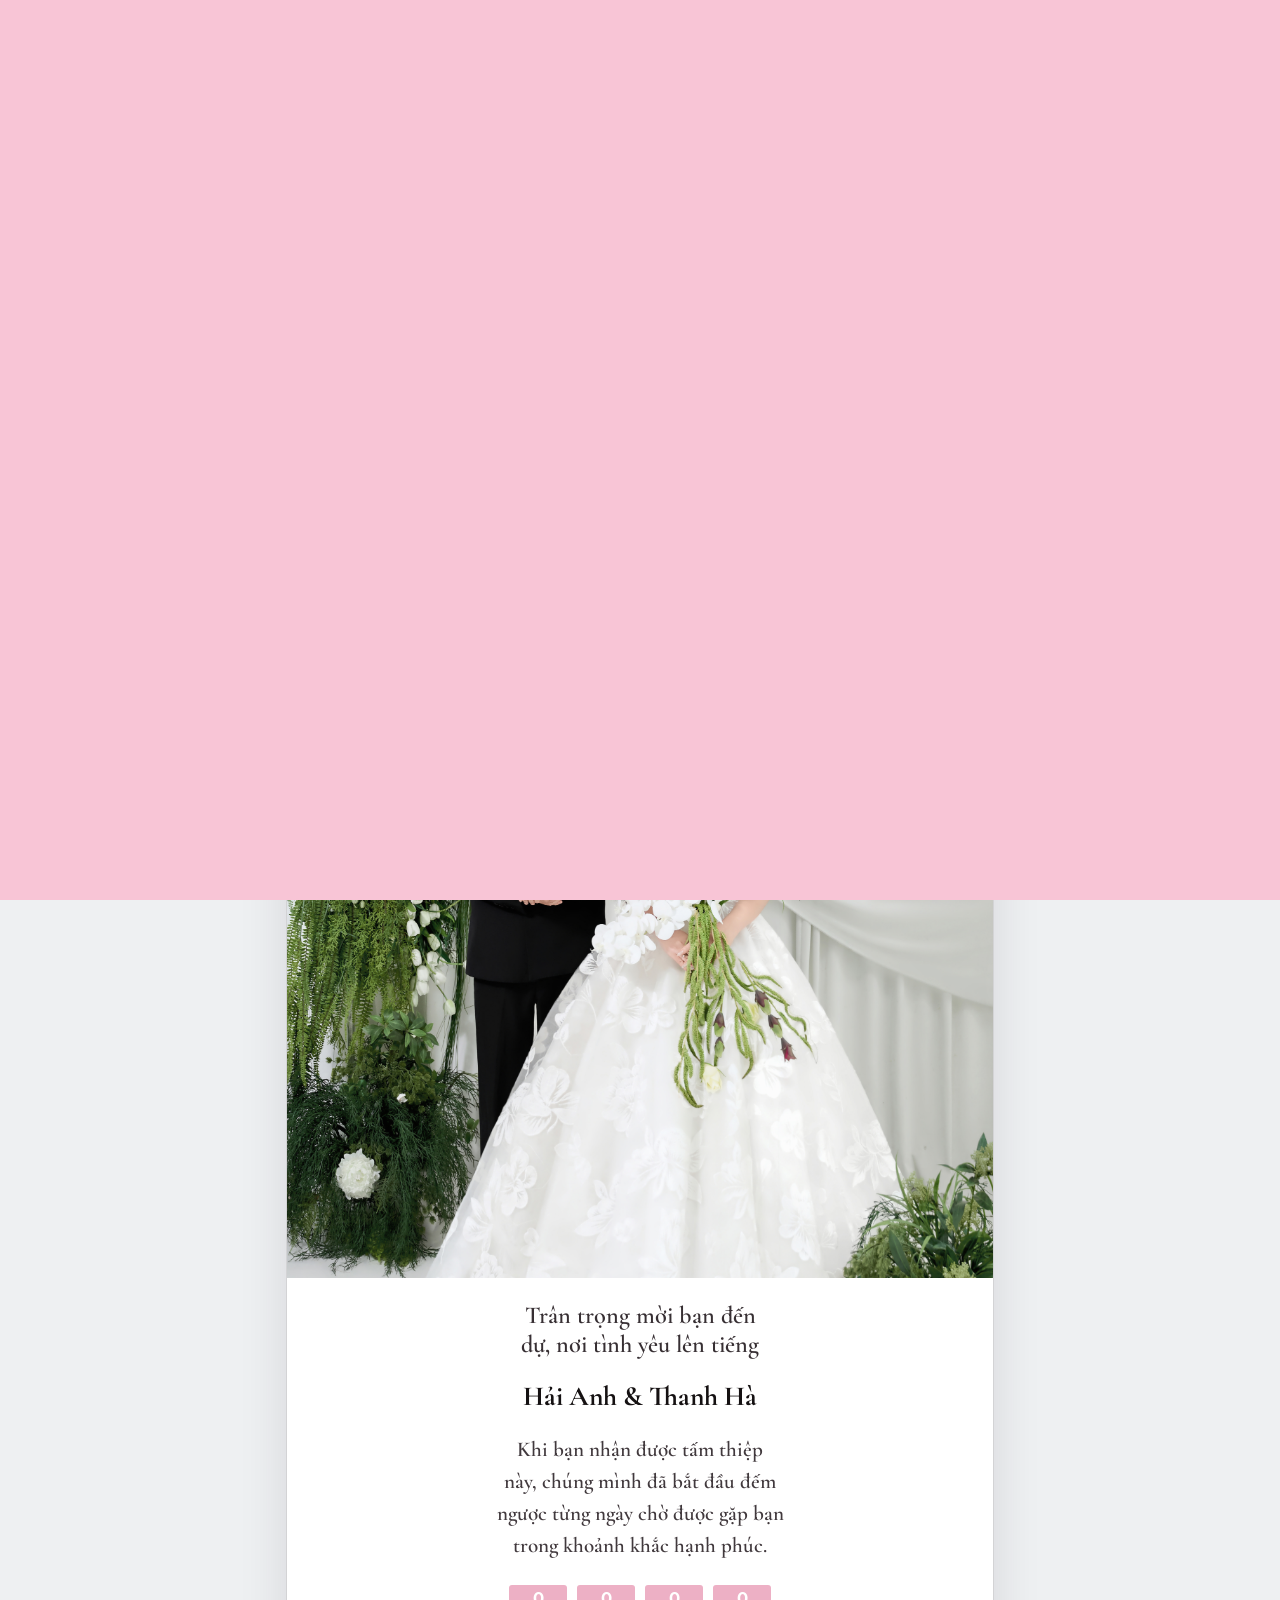
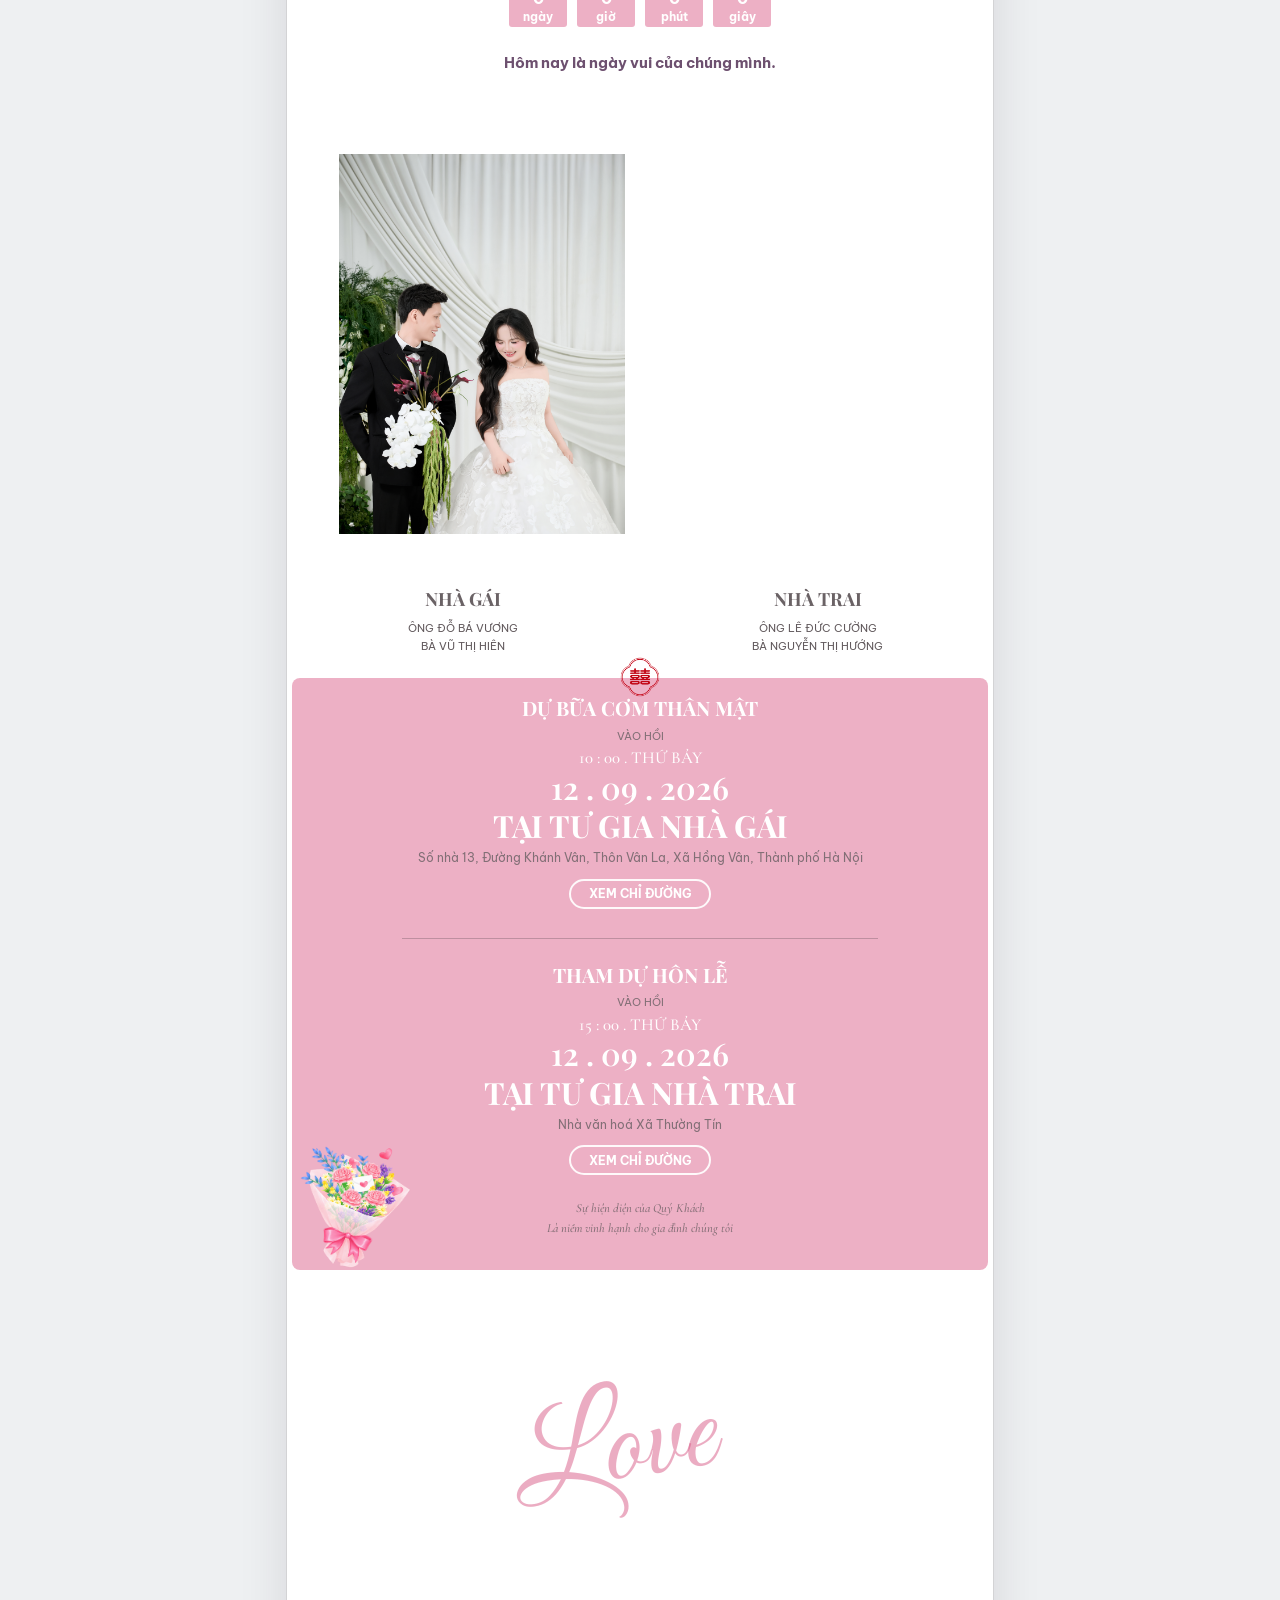
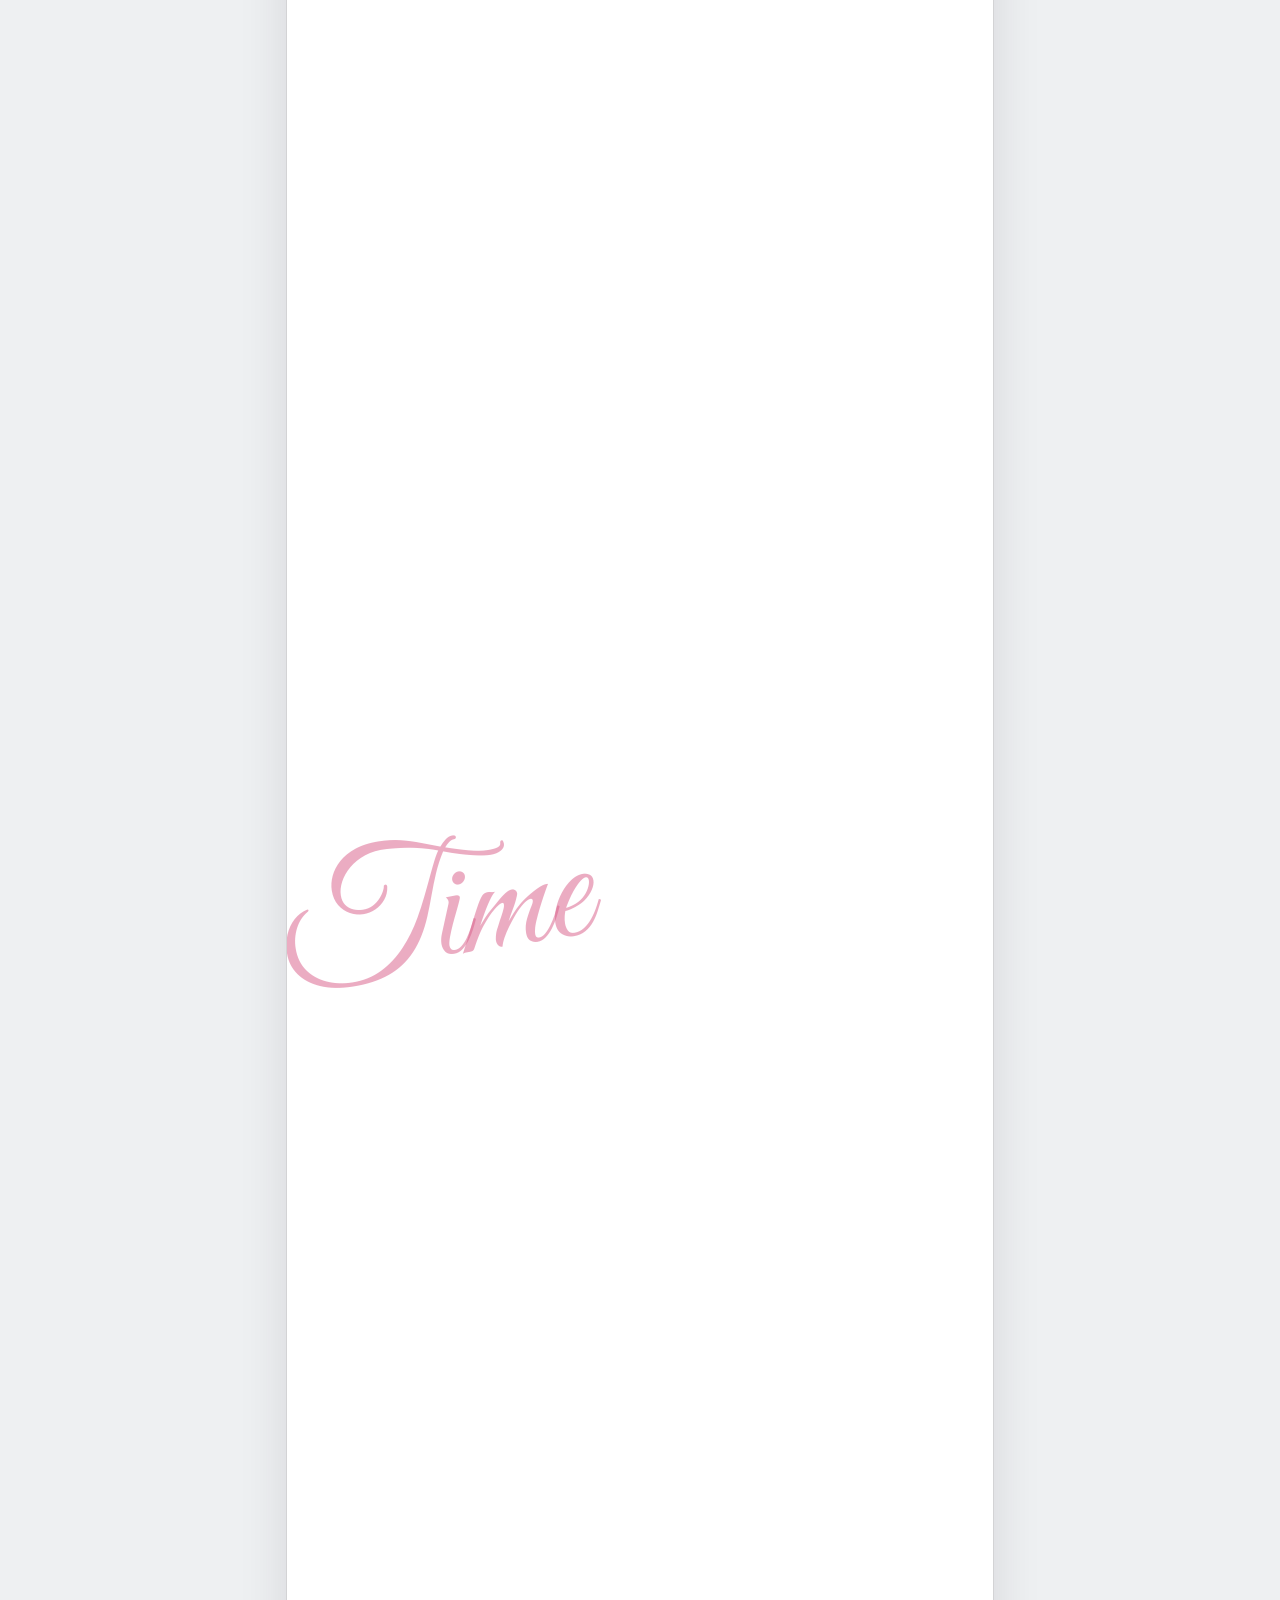
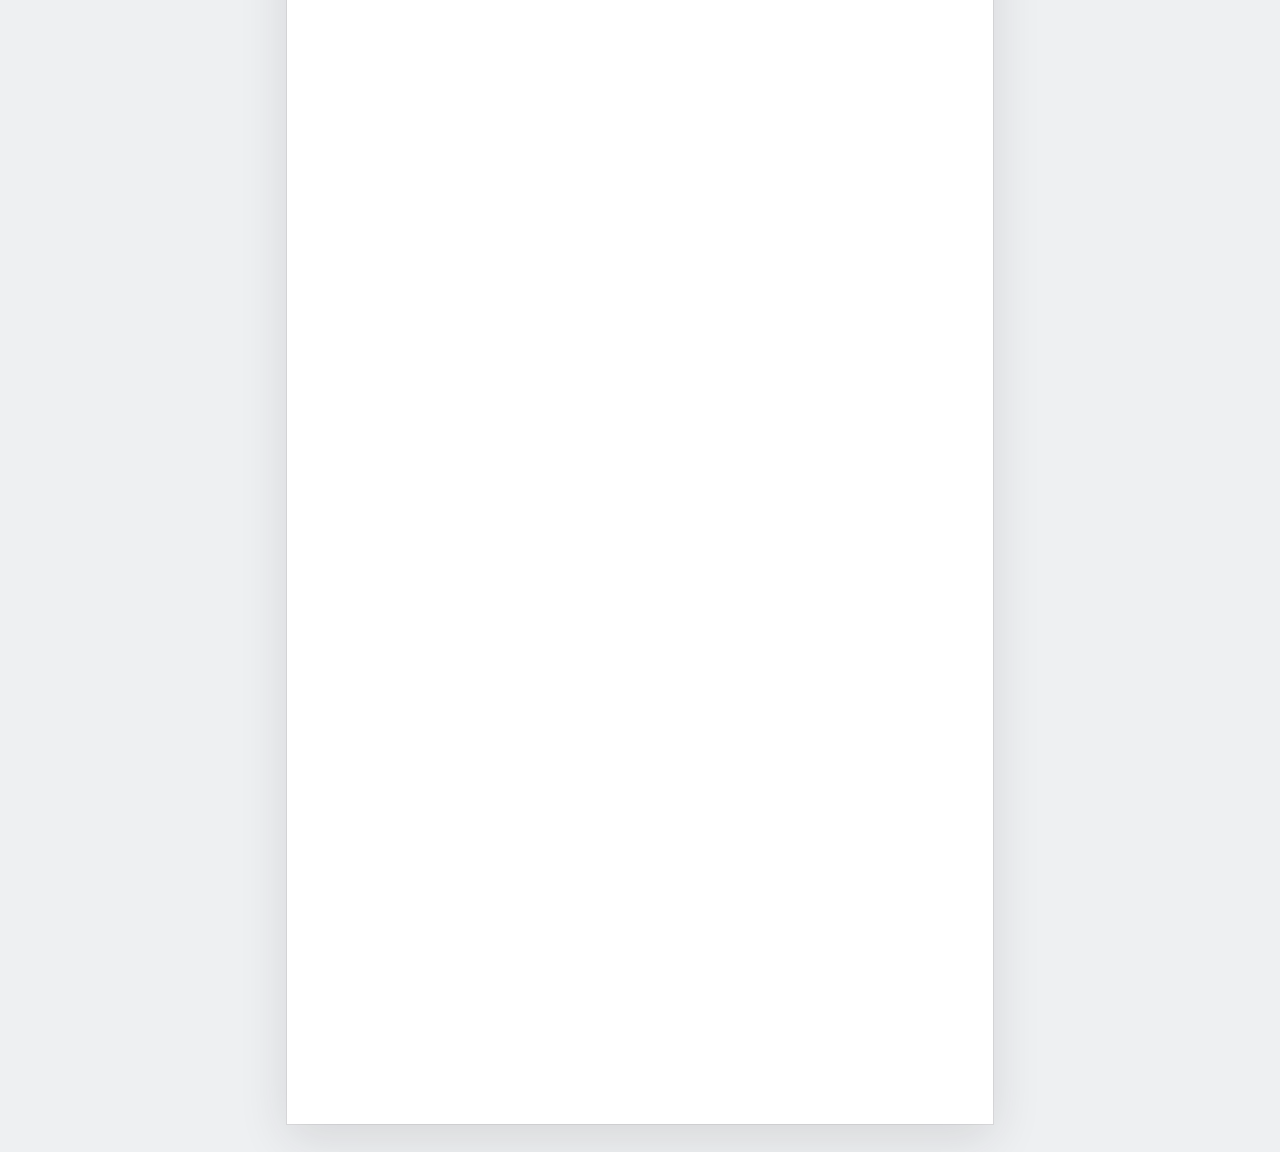
==== index.html @ d288dce5 "update" ====
<!DOCTYPE html>
<html lang="vi">
<head>
    <meta charset="UTF-8">
    <meta name="viewport" content="width=device-width, initial-scale=1.0">
    <title>Hải Anh & Thanh Hà | Wedding Invitation</title>
    <meta name="description" content="Trân trọng kính mời bạn đến dự đám cưới của Hải Anh & Thanh Hà.">
    <meta property="og:title" content="Hải Anh & Thanh Hà - Wedding Invitation">
    <meta property="og:description" content="12/09/2026">
    <meta property="og:image" content="./assets/images/cover.jpg">
    <meta property="og:type" content="website">
    <meta name="theme-color" content="#ffffff">
    <link rel="preconnect" href="https://fonts.googleapis.com">
    <link rel="preconnect" href="https://fonts.gstatic.com" crossorigin>
    <link href="https://fonts.googleapis.com/css2?family=Be+Vietnam+Pro:wght@300;400;500;600;700&family=Cormorant+Garamond:wght@400;500;600;700&family=Great+Vibes&family=Playfair+Display:wght@400;500;600;700&display=swap" rel="stylesheet">
    <link rel="icon" href="data:image/svg+xml,%3Csvg xmlns='http://www.w3.org/2000/svg' viewBox='0 0 64 64'%3E%3Crect width='64' height='64' rx='16' fill='%23fff1f6'/%3E%3Cpath d='M32 50S13 38 13 24.5C13 17.6 18.5 13 24.4 13c3.4 0 6.3 1.6 7.6 4.1C33.3 14.6 36.2 13 39.6 13 45.5 13 51 17.6 51 24.5C51 38 32 50 32 50Z' fill='%23d85f8a'/%3E%3C/svg%3E">
    <link rel="stylesheet" href="./css/style.css">
    <script src="./js/main.js" defer></script>
</head>
<body>
    <audio id="weddingMusic" autoplay loop preload="auto" playsinline webkit-playsinline>
        <source src="./assets/music/wedding.mp3" type="audio/mpeg">
    </audio>

    <div class="opening-screen" id="openingScreen" role="button" tabindex="0" aria-label="Mở thiệp cưới">
        <div class="opening-mail" aria-hidden="true">
            <div class="mail-card"></div>
            <div class="mail-envelope">
                <span class="mail-back"></span>
                <span class="mail-flap mail-flap-top"></span>
                <span class="mail-flap mail-flap-left"></span>
                <span class="mail-flap mail-flap-right"></span>
                <span class="mail-flap mail-flap-bottom"></span>
                <span class="mail-seal"></span>
            </div>
        </div>
        <div class="opening-panel opening-panel-left" aria-hidden="true"></div>
        <div class="opening-panel opening-panel-right" aria-hidden="true"></div>
    </div>

    <div class="ambient-hearts" id="ambientHearts" aria-hidden="true"></div>

    <main class="site-shell" id="mainContent">
        <section class="hero-ref section-white">
            <p class="eyebrow reveal">Love and freedom, you and gentleness</p>
            <p class="eyebrow reveal">The most beautiful thing in the world is that when I like you, you also like me</p>
            <p class="eyebrow reveal">I love you not for who you are, but for who I am with you.</p>
            <h1 class="hero-title reveal">Hẹn nhau ở đám cưới</h1>
            <time class="hero-date reveal" id="heroDate">12/09/2026</time>
            <div class="sweet-script reveal" aria-hidden="true">Sweet Day</div>
            <div class="double-happiness reveal" aria-hidden="true">囍</div>
            <figure class="hero-photo reveal">
                <img src="./assets/images/TTD_8202.jpg" alt="Thanh Hà và Hải Anh trong ngày cưới">
            </figure>
        </section>

        <section class="intro-ref section-white">
            <p class="large-serif reveal">Trân trọng mời bạn đến dự, nơi tình yêu lên tiếng</p>
            <h2 class="couple-line reveal"><span id="groomName">Hải Anh</span> &amp; <span id="brideName">Thanh Hà</span></h2>
            <p class="poem reveal">Khi bạn nhận được tấm thiệp này, chúng mình đã bắt đầu đếm ngược từng ngày chờ được gặp bạn trong khoảnh khắc hạnh phúc.</p>
            <div class="countdown reveal" id="countdown" aria-label="Đếm ngược đến ngày cưới">
                <div><strong id="countDays">0</strong><span>ngày</span></div>
                <div><strong id="countHours">0</strong><span>giờ</span></div>
                <div><strong id="countMinutes">0</strong><span>phút</span></div>
                <div><strong id="countSeconds">0</strong><span>giây</span></div>
            </div>
            <p class="passed" id="weddingPassed" hidden>Hôm nay là ngày vui của chúng mình.</p>
        </section>

        <section class="love-words section-white">
            <div class="word-row reveal" aria-hidden="true">
                <span>LOVE</span><span>YOU</span><span>FOREVER</span>
            </div>
            <button class="gallery-item portrait-wide reveal" type="button" data-full="./assets/images/TTD_8282.jpg">
                <img src="./assets/images/TTD_8282.jpg" alt="Ảnh cưới của Thanh Hà và Hải Anh">
            </button>
        </section>

        <section class="event-ref section-white" id="event">
            <div class="family-row reveal" aria-label="Thông tin hai bên gia đình">
                <div class="family-side">
                    <h2>Nhà gái</h2>
                    <p>Ông Đỗ Bá Vương</p>
                    <p>Bà Vũ Thị Hiên</p>
                </div>

                <div class="family-side">
                    <h2>Nhà trai</h2>
                    <p>Ông Lê Đức Cường</p>
                    <p>Bà Nguyễn Thị Hướng</p>
                </div>
            </div>

            <div class="event-info reveal">
                <div class="event-seal" aria-hidden="true">
                    <img src="./assets/images/event-seal.png" alt="">
                </div>

                <article class="event-card-block">
                    <h2>Dự bữa cơm thân mật</h2>

                    <p class="event-label">Vào hồi</p>

                    <p class="event-hour">
                        10 : 00 . Thứ bảy
                    </p>

                    <time
                        class="event-date"
                        datetime="2026-09-12"
                    >
                        12 . 09 . 2026
                    </time>

                    <h3>Tại tư gia nhà gái</h3>

                    <p class="event-address">
                        Số nhà 13, Đường Khánh Vân,
                        Thôn Vân La, Xã Hồng Vân,
                        Thành phố Hà Nội
                    </p>

                    <a
                        class="event-map-link"
                        href="https://maps.app.goo.gl/xn8xXMdQDgFGpLyR6"
                        target="_blank"
                        rel="noopener"
                    >
                        Xem chỉ đường
                    </a>
                </article>

                <div class="event-divider" aria-hidden="true"></div>

                <article class="event-card-block">
                    <h2>Tham dự hôn lễ</h2>

                    <p class="event-label">Vào hồi</p>

                    <p class="event-hour">
                        15 : 00 . Thứ bảy
                    </p>

                    <time
                        class="event-date"
                        datetime="2026-09-12"
                    >
                        12 . 09 . 2026
                    </time>

                    <h3>Tại Tư Gia Nhà Trai</h3>

                    <p class="event-address">
                        Nhà văn hoá Xã Thường Tín
                    </p>

                    <a
                        class="event-map-link"
                        href="https://maps.app.goo.gl/gZXSALSg1NwDHNYn9"
                        target="_blank"
                        rel="noopener"
                    >
                        Xem chỉ đường
                    </a>
                </article>

                <p class="event-note">
                    Sự hiện diện của Quý Khách
                    <br>
                    Là niềm vinh hạnh cho gia đình chúng tôi
                </p>

                <div class="event-bouquet" aria-hidden="true">
                    <img src="./assets/images/event-bouquet.png" alt="">
                </div>
            </div>
        </section>
        <section class="poem-photo section-white">
            <div class="poem-block reveal">
                <p>Tình yêu là tình bạn dịu dàng</p>
                <p>In trên dấu bước thời gian ta về</p>
                <p>Cùng nhau viết những lời quê</p>
                <p>Giữa đồng bình lặng, tràn trề nắng xuân.</p>
                <p>Cảm ơn người đến một lần</p>
                <p>Tựa sao lấp lánh giữa ngần trời xa</p>
            </div>
            <div class="script-watermark" aria-hidden="true">Love</div>
            <button class="gallery-item offset-photo reveal" type="button" data-full="./assets/images/TTD_8202.jpg">
                <img src="./assets/images/TTD_8261.jpg" alt="Khoảnh khắc cưới lãng mạn">
            </button>
            <p class="quote-line reveal">/ It’s romantic to meet you /</p>
            <div class="poem-block poem-center reveal">
                <p>Cho ngày bình dị thêm thương nhớ</p>
                <p>Tình yêu nhẹ bước đến bờ môi</p>
                <p>Ánh nhìn ta gặp trong đời</p>
                <p>Lưu trong ký ức dịu êm ngày mới.</p>
            </div>
        </section>

        <section class="calendar-comparison section-white" id="calendar-comparison" aria-labelledby="comparisonCalendarTitle">
            <div class="calendar-comparison-panel reveal">
                <figure class="calendar-comparison-photo">
                    <div class="calendar-comparison-crop">
                        <img src="./assets/images/TTD_8756.jpg" alt="Thanh Hà và Hải Anh">
                    </div>
                    <figcaption>My Love</figcaption>
                </figure>

                <div class="calendar-comparison-content">
                    <h2 id="comparisonCalendarTitle">Tháng 09.2026</h2>
                    <div class="calendar-comparison-weekdays" aria-hidden="true">
                        <span>Mon</span><span>Tue</span><span>Wed</span><span>Thu</span><span>Fri</span><span>Sat</span><span>Sun</span>
                    </div>
                    <div class="calendar-comparison-days" id="comparisonCalendarDays"></div>
                </div>
            </div>
        </section>

        <section class="fall-section section-white" id="fall">
            <div class="script-watermark big" aria-hidden="true">Time</div>
            <div class="poem-block reveal">
                <p>Từ nay ta sẽ bên nhau, gom từng khoảnh khắc nhiệm màu bình yên.</p>
                <p>Dẫu là hai kẻ độc riêng, suốt đời nương tựa thắm tình không phai.</p>
            </div>
            <button class="gallery-item soft-photo reveal" type="button" data-full="./assets/images/TTD_8330.jpg">
                <img src="./assets/images/TTD_8330.jpg" alt="Thanh Hà và Hải Anh cùng nắm tay">
            </button>
            <div class="fall-title reveal">
                <span>FALL IN</span>
                <span>LOVE</span>
                <span>WITH YOU</span>
            </div>
            <div class="date-stack reveal">
                <strong id="dateDay">12</strong>
                <span id="dateMonth">09</span>
            </div>
        </section>

        <!-- <section class="map-section section-white">
            <p class="eyebrow reveal">Ever thine, ever mine, ever ours</p>
            <div class="map-wrap reveal">
                <iframe id="mapFrame" title="Bản đồ địa điểm cưới" loading="lazy" referrerpolicy="no-referrer-when-downgrade" src="https://www.google.com/maps?q=S%E1%BB%91%2013%20V%C3%A2n%20La%2C%20H%E1%BB%93ng%20V%C3%A2n%2C%20Th%C6%B0%E1%BB%9Dng%20T%C3%ADn%2C%20H%C3%A0%20N%E1%BB%99i&output=embed"></iframe>
                <div class="map-copy">
                    <h2>Địa chỉ</h2>
                    <p id="mapAddress">Số 13 Vân La, Hồng Vân, Thường Tín, Hà Nội</p>
                </div>
            </div>
            <p class="large-serif reveal">Chào mừng bạn đến dự đám cưới của chúng mình</p>
        </section> -->

        <section class="thanks-section section-white">
            <div class="poem-block poem-center reveal">
                <p>Về tình yêu, là đủ cho em có bình thường đến thế nào</p>
                <p>thì mọi câu chuyện về “chúng ta” đều trở nên tuyệt đẹp.</p>
                <p>Như ánh nắng lúc này đang rải xuống rực rỡ</p>
                <p>và khiến người ta khao khát.</p>
                <p>Núi cao biển rộng là thế, em chỉ muốn mãi nắm tay anh</p>
                <p>cùng nhau đi trong khung trời lãng mạn vô tận,</p>
                <p>và câu chuyện của đôi ta</p>
                <p>sẽ còn tiếp tục mãi mãi...</p>
            </div>
            <div class="thanks-script reveal">Thanks</div>
        </section>
    </main>

    <div class="toast" id="toast" role="status" aria-live="polite"></div>

    <div class="lightbox" id="lightbox" aria-hidden="true">
        <button class="lightbox-close" id="lightboxClose" type="button" aria-label="Đóng ảnh">&times;</button>
        <button class="lightbox-nav lightbox-prev" id="lightboxPrev" type="button" aria-label="Ảnh trước">&#8249;</button>
        <img id="lightboxImage" src="./assets/images/couple-01.jpg" alt="">
        <button class="lightbox-nav lightbox-next" id="lightboxNext" type="button" aria-label="Ảnh tiếp theo">&#8250;</button>
    </div>
</body>
</html>
---- css/style.css ----
:root {
    --invite-max: 390px;
    --paper: #ffffff;
    --ink: #241f21;
    --muted: #5d5559;
    --purple: #6d506f;
    --purple-soft: rgba(116, 86, 122, 0.86);
    --pink-script: rgba(216, 95, 138, 0.52);
    --red: #c95b62;
    --heart: rgba(220, 59, 92, 0.72);
    --font-body: "Be Vietnam Pro", sans-serif;
    --font-serif: "Cormorant Garamond", "Noto Serif", serif;
    --font-display: "Playfair Display", "Cormorant Garamond", serif;
    --font-script: "Great Vibes", "Segoe Script", cursive;
}

*,
*::before,
*::after {
    box-sizing: border-box;
}

html {
    scroll-behavior: smooth;
    background: #eef0f2;
}

body {
    margin: 0;
    min-width: 320px;
    overflow-x: hidden;
    background: #eef0f2;
    color: var(--ink);
    font-family: var(--font-body);
    font-size: 15px;
    letter-spacing: 0;
}

body.is-lightbox-open {
    overflow: hidden;
}

img {
    display: block;
    width: 100%;
    max-width: 100%;
}

button,
input,
textarea {
    font: inherit;
}

button {
    cursor: pointer;
}

.sr-only {
    position: absolute;
    width: 1px;
    height: 1px;
    overflow: hidden;
    clip: rect(0, 0, 0, 0);
    white-space: nowrap;
}

.site-shell {
    position: relative;
    z-index: 20;
    width: min(calc(100vw - 30px), var(--invite-max));
    max-width: var(--invite-max);
    min-height: 100vh;
    margin: 14px 15px 28px;
    overflow: hidden;
    background: var(--paper);
    box-shadow: 0 0 0 1px rgba(37, 31, 35, 0.08), 0 14px 46px rgba(40, 35, 38, 0.12);
}

.section-white {
    position: relative;
    background: var(--paper);
}

.eyebrow,
.hero-title,
.hero-date,
.sweet-script,
.large-serif,
.couple-line,
.poem,
.word-row,
.event-info,
.poem-block,
.quote-line,
.calendar-top,
.calendar-weekdays,
.calendar-days,
.fall-title,
.date-stack,
.map-copy,
.thanks-script {
    position: relative;
    z-index: 14;
}

.hero-ref {
    min-height: 862px;
    padding-top: 16px;
    text-align: center;
}

.hero-ref .reveal {
    opacity: 1;
    transform: none;
}

.eyebrow {
    width: min(100% - 24px, 338px);
    margin: 0 auto 4px;
    color: #2d2529;
    font-family: var(--font-serif);
    font-size: 0.34rem;
    font-weight: 700;
    letter-spacing: 0.1em;
    line-height: 1.45;
    text-transform: uppercase;
    text-shadow: 0 1px 0 rgba(255, 255, 255, 0.9);
    overflow-wrap: break-word;
}

.hero-title {
    margin: 34px auto 8px;
    color: #111;
    font-family: var(--font-body);
    font-size: clamp(1.28rem, 5.75vw, 1.52rem);
    font-weight: 600;
    line-height: 1.05;
}

.hero-date {
    display: block;
    top: 16px;
    color: #4f484d;
    font-family: var(--font-serif);
    font-size: clamp(1.18rem, 5.1vw, 1.38rem);
    font-weight: 400;
    line-height: 1;
}

.sweet-script {
    position: relative;
    z-index: 6;
    width: 120%;
    margin: 132px 0 -8px 6px;
    color: var(--pink-script);
    font-family: var(--font-script);
    font-size: clamp(4.7rem, 23vw, 5.7rem);
    font-weight: 400;
    line-height: 0.64;
    text-align: left;
    transform: rotate(-21deg) scaleX(0.82);
    transform-origin: left center;
    text-shadow: 0 1px 0 rgba(255, 255, 255, 0.78);
    white-space: nowrap;
}

.hero-ref .sweet-script.reveal {
    transform: rotate(-21deg) scaleX(0.82);
}

.double-happiness {
    position: absolute;
    right: 18px;
    top: 276px;
    z-index: 7;
    width: 1.05em;
    color: #c9585d;
    font-size: clamp(5.55rem, 25vw, 6.85rem);
    font-weight: 800;
    line-height: 0.66;
    text-align: center;
    text-shadow: 0 1px rgba(255, 255, 255, 0.28);
}

.hero-photo {
    position: relative;
    left: auto;
    top: auto;
    z-index: 2;
    width: 100%;
    height: 500px;
    margin: 0;
    overflow: hidden;
}

.hero-photo img {
    height: 100%;
    object-fit: cover;
    object-position: 50% 54%;
}

.intro-ref {
    padding: 24px 0 28px;
    text-align: center;
}

.large-serif {
    width: min(100% - 44px, 342px);
    margin: 0 auto 24px;
    color: #372f33;
    font-family: var(--font-serif);
    font-size: 1.52rem;
    font-weight: 600;
    line-height: 1.18;
    text-align: center;
    text-wrap: balance;
}

.couple-line {
    width: min(100% - 44px, 342px);
    margin: 0 auto 22px;
    color: #151112;
    font-family: var(--font-serif);
    font-size: 1.72rem;
    font-weight: 700;
    line-height: 1;
    text-align: center;
    white-space: nowrap;
}

.poem,
.poem-block {
    color: #41393d;
    font-family: var(--font-serif);
    font-size: 1.32rem;
    font-weight: 600;
    line-height: 1.52;
}

.poem {
    width: min(100% - 46px, 338px);
    margin: 0 auto 24px;
    text-align: center;
    text-wrap: balance;
}

.countdown {
    display: grid;
    grid-template-columns: repeat(4, 58px);
    justify-content: center;
    gap: 10px;
    margin: 0 auto 26px;
}

.countdown div {
    height: 42px;
    display: grid;
    place-items: center;
    border-radius: 3px;
    color: #fff;
    background: #edb0c5;
}

.countdown strong {
    display: block;
    margin-top: 3px;
    font-size: 1rem;
    line-height: 0.8;
}

.countdown span {
    display: block;
    font-size: 0.78rem;
    font-weight: 700;
    line-height: 1;
}

.passed {
    margin: 12px auto;
    color: var(--purple);
    font-weight: 700;
}

.word-row {
    display: grid;
    grid-template-columns: repeat(3, 1fr);
    gap: 8px;
    align-items: center;
    width: 100%;
    padding: 6px 54px 12px;
    color: #2b2729;
    font-family: var(--font-serif);
    font-size: 1.45rem;
    font-weight: 700;
    line-height: 1;
    text-align: center;
}

.gallery-item {
    appearance: none;
    border: 0;
    padding: 0;
    background: transparent;
}

.gallery-item img {
    height: 100%;
    object-fit: cover;
}

.portrait-wide {
    width: 286px;
    height: 380px;
    display: block;
    margin: 0 auto 32px 52px;
    overflow: hidden;
}

.portrait-wide img {
    object-position: 50% 32%;
}

.event-ref {
    width: 100%;
    max-width: none;
    margin: 0;
    padding: 0;
    overflow: hidden;
    text-align: center;
}

.family-row {
    position: relative;
    z-index: 14;
    display: grid;
    grid-template-columns: repeat(2, minmax(0, 1fr));
    gap: clamp(24px, 8vw, 64px);
    width: 100%;
    margin: 0;
    padding: 23px clamp(10px, 3vw, 30px) 19px;
    color: #6f676a;
}

.family-side {
    min-width: 0;
    padding: 0;
}

.family-side h2 {
    margin: 0 0 13px;
    color: #6a6265;
    font-family: var(--font-display);
    font-size: 1.14rem;
    font-weight: 700;
    line-height: 1.1;
    text-transform: uppercase;
}

.family-side p {
    margin: 0 0 5px;
    color: #625a5d;
    font-size: 0.7rem;
    font-weight: 400;
    line-height: 1.24;
    text-transform: uppercase;
}

.event-info {
    position: relative;
    display: block;
    width: calc(100% - 10px);
    max-width: none;
    margin: 0 5px;
    padding: 19px 18px 32px;
    border-radius: 8px;
    background: #edb0c5;
    color: #fff;
    font-family: var(--font-body);
    line-height: 1.35;
    text-align: center;
}

.event-seal {
    position: absolute;
    top: -21px;
    left: 50%;
    width: 46px;
    transform: translateX(-50%);
}

.event-seal img {
    width: 100%;
    height: auto;
}

.event-card-block {
    position: relative;
    z-index: 1;
}

.event-card-block h2 {
    margin: 0 0 9px;
    color: #fff;
    font-family: var(--font-display);
    font-size: 1.24rem;
    font-weight: 700;
    line-height: 1.18;
    text-transform: uppercase;
}

.event-card-block h3 {
    margin: 0 0 8px;
    color: #fff;
    font-family: var(--font-display);
    font-size: 1.92rem;
    font-weight: 700;
    line-height: 1.05;
    text-transform: uppercase;
    white-space: nowrap;
}

.event-label,
.event-hour,
.event-lunar,
.event-address,
.event-note {
    margin: 0;
}

.event-label {
    margin-bottom: 6px;
    color: #826f76;
    font-size: 0.66rem;
    font-weight: 400;
    line-height: 1.2;
    text-transform: uppercase;
}

.event-hour {
    color: rgba(255, 255, 255, 0.97);
    font-family: var(--font-serif);
    font-size: 1.05rem;
    font-weight: 500;
    line-height: 1.2;
    text-transform: uppercase;
}

.event-date {
    display: block;
    margin: 2px 0 6px;
    color: #fff;
    font-family: var(--font-display);
    font-size: 1.94rem;
    font-weight: 600;
    line-height: 1.08;
}

.event-lunar {
    margin-bottom: 14px;
    color: #806c73;
    font-size: 0.72rem;
    font-weight: 400;
}

.event-address {
    margin-bottom: 13px;
    color: #826f76;
    font-size: 0.72rem;
    font-weight: 400;
}

.event-map-link {
    min-width: 126px;
    min-height: 30px;
    display: inline-grid;
    place-items: center;
    border: 2px solid rgba(255, 255, 255, 0.92);
    border-radius: 999px;
    padding: 5px 18px;
    color: #fff;
    font-size: 0.72rem;
    font-weight: 700;
    line-height: 1;
    text-decoration: none;
    text-transform: uppercase;
}

.event-divider {
    width: 72%;
    height: 1px;
    margin: 29px auto 25px;
    background: rgba(132, 103, 114, 0.45);
}

.event-note {
    position: relative;
    z-index: 1;
    width: min(100% - 72px, 248px);
    margin: 24px auto 0;
    color: #846e76;
    font-family: var(--font-serif);
    font-size: 0.78rem;
    font-style: italic;
    font-weight: 500;
    line-height: 1.55;
}

.event-bouquet {
    position: absolute;
    left: 0;
    bottom: 0;
    z-index: 0;
    width: clamp(70px, 16vw, 120px);
    pointer-events: none;
}

.event-bouquet img {
    width: 100%;
    height: auto;
}

.full-photo {
    width: 100%;
    height: 632px;
    display: block;
    overflow: hidden;
}

.full-photo img {
    object-position: 50% 24%;
}

.poem-photo {
    padding: 36px 0 20px;
    overflow: hidden;
}

.poem-block {
    position: relative;
    z-index: 2;
    width: min(100% - 46px, 338px);
    margin: 0 auto 28px;
    text-align: center;
    text-wrap: balance;
}

.poem-block p {
    margin: 0 0 2px;
}

.poem-center {
    margin: 28px auto 0;
    width: min(100% - 46px, 338px);
    text-align: center;
}

.script-watermark {
    position: absolute;
    top: 98px;
    left: 222px;
    z-index: 1;
    width: 640px;
    color: var(--pink-script);
    font-family: var(--font-script);
    font-size: 7.8rem;
    line-height: 0.8;
    transform: rotate(-9deg);
}

.offset-photo {
    position: relative;
    z-index: 2;
    width: 302px;
    height: 214px;
    display: block;
    margin: 28px 0 8px 136px;
    overflow: hidden;
}

.offset-photo img {
    object-position: 35% 42%;
}

.quote-line {
    width: min(100% - 44px, 342px);
    margin: 10px auto 34px;
    color: #40383c;
    font-family: var(--font-serif);
    font-size: 1.18rem;
    font-weight: 600;
    line-height: 1;
    text-align: center;
}

.calendar-comparison {
    width: 100%;
    max-width: none;
    margin: 0;
    padding: 12px 0 18px;
}

.calendar-comparison-panel {
    width: 100%;
    max-width: none;
    min-height: 268px;
    display: grid;
    grid-template-columns: minmax(0, 0.78fr) minmax(0, 1.22fr);
    gap: clamp(14px, 4vw, 26px);
    align-items: center;
    margin: 0;
    padding: clamp(20px, 5vw, 28px) clamp(14px, 4vw, 22px);
    border-radius: 8px;
    background: #edb0c5;
    color: #9b3e5b;
}

.calendar-comparison-photo {
    min-width: 0;
    margin: 0;
    padding: 8px 8px 5px;
    background: #fff;
}

.calendar-comparison-crop {
    aspect-ratio: 0.78;
    overflow: hidden;
}

.calendar-comparison-crop img {
    height: 100%;
    object-fit: cover;
    object-position: 50% 38%;
    transform: scale(1.22);
}

.calendar-comparison-photo figcaption {
    min-height: 34px;
    display: grid;
    place-items: center;
    padding-top: 3px;
    color: #a14d65;
    font-family: var(--font-script);
    font-size: clamp(1.2rem, 5vw, 1.85rem);
    line-height: 1;
    transform: rotate(-4deg);
}

.calendar-comparison-content {
    min-width: 0;
}

.calendar-comparison-content h2 {
    margin: 0 0 12px;
    font-family: var(--font-serif);
    font-size: clamp(1.08rem, 4.6vw, 1.45rem);
    font-weight: 500;
    line-height: 1.1;
    text-align: right;
}

.calendar-comparison-weekdays,
.calendar-comparison-days {
    display: grid;
    grid-template-columns: repeat(7, minmax(0, 1fr));
}

.calendar-comparison-weekdays span,
.calendar-comparison-days span {
    position: relative;
    min-width: 0;
    min-height: 34px;
    display: grid;
    place-items: center;
    font-family: var(--font-serif);
    font-size: clamp(0.69rem, 3vw, 0.9rem);
    line-height: 1;
}

.calendar-comparison-weekdays span {
    min-height: 28px;
    font-weight: 600;
}

.calendar-comparison-days .is-wedding-day {
    z-index: 1;
    color: #fff;
    font-weight: 700;
}

.calendar-comparison-days .is-wedding-day::before,
.calendar-comparison-days .is-wedding-day::after {
    position: absolute;
    z-index: -1;
    content: "";
    background: #dc536d;
}

.calendar-comparison-days .is-wedding-day::before {
    left: 50%;
    top: 51%;
    width: 25px;
    height: 25px;
    transform: translate(-50%, -45%) rotate(45deg);
}

.calendar-comparison-days .is-wedding-day::after {
    left: 50%;
    top: 44%;
    width: 30px;
    height: 18px;
    border-radius: 18px 18px 0 0;
    transform: translate(-50%, -50%);
}

.calendar-photo {
    padding-top: 10px;
}

.calendar-image {
    position: relative;
    height: 668px;
    margin: 0;
    overflow: hidden;
}

.calendar-image img {
    height: 100%;
    object-fit: cover;
    object-position: 48% 44%;
    transform: translateY(-230px) scale(1.65);
    transform-origin: center top;
}

.calendar-image::after {
    position: absolute;
    inset: auto 0 0;
    height: 48%;
    content: "";
    background: linear-gradient(180deg, transparent, #fff);
}

.mini-calendar {
    position: absolute;
    left: 86px;
    right: -12px;
    bottom: -6px;
    z-index: 3;
    padding-bottom: 10px;
    background: rgba(255, 255, 255, 0.62);
    color: #333;
    backdrop-filter: blur(1px);
}

.calendar-top {
    height: 44px;
    display: grid;
    place-items: center;
    color: #fff;
    background: var(--purple-soft);
    font-family: var(--font-serif);
    font-size: 1.9rem;
    font-weight: 600;
}

.calendar-weekdays,
.calendar-days {
    display: grid;
    grid-template-columns: repeat(7, 1fr);
}

.calendar-weekdays span,
.calendar-days span {
    position: relative;
    min-height: 34px;
    display: grid;
    place-items: center;
    font-size: 0.88rem;
    line-height: 1;
}

.calendar-weekdays span {
    min-height: 32px;
    font-weight: 500;
}

.calendar-days .is-wedding-day {
    color: #fff;
    font-weight: 700;
}

.calendar-days .is-wedding-day::before {
    position: absolute;
    inset: 50% auto auto 50%;
    z-index: -1;
    width: 34px;
    height: 30px;
    content: "";
    background: var(--red);
    transform: translate(-50%, -48%) rotate(-45deg);
}

.calendar-days .is-wedding-day::after {
    position: absolute;
    inset: 50% auto auto 50%;
    z-index: -1;
    width: 34px;
    height: 30px;
    content: "";
    border-radius: 50% 50% 0 0;
    background:
        radial-gradient(circle at 28% 35%, var(--red) 0 31%, transparent 32%),
        radial-gradient(circle at 72% 35%, var(--red) 0 31%, transparent 32%);
    transform: translate(-50%, -48%);
}

.fall-section {
    min-height: 846px;
    padding: 32px 0 40px;
    overflow: hidden;
}

.script-watermark.big {
    top: -6px;
    left: -10px;
    font-size: 10.4rem;
}

.soft-photo {
    position: relative;
    z-index: 2;
    width: 100%;
    height: clamp(300px, 66.7vw, 470px);
    display: block;
    margin-top: 68px;
    overflow: hidden;
}

.soft-photo img {
    height: 100%;
    object-position: 50% 48%;
}

.soft-photo::after {
    position: absolute;
    inset: 0;
    content: "";
    background: linear-gradient(180deg, #fff 0%, transparent 16%, transparent 72%, #fff 100%);
}

.fall-title {
    position: absolute;
    right: 14px;
    top: 394px;
    z-index: 14;
    display: grid;
    gap: 2px;
    color: #fff;
    font-family: var(--font-display);
    font-size: 1.55rem;
    font-weight: 700;
    line-height: 0.94;
    text-align: right;
    text-shadow: 0 2px 12px rgba(0, 0, 0, 0.36);
}

.date-stack {
    position: absolute;
    left: 40px;
    bottom: 86px;
    color: var(--pink-script);
    font-family: var(--font-display);
    line-height: 0.86;
    text-align: center;
    text-shadow: 0 1px 0 rgba(255, 255, 255, 0.65);
}

.date-stack strong,
.date-stack span {
    display: block;
    font-size: 3.8rem;
    font-weight: 500;
}

.map-section {
    padding: 10px 0 28px;
    overflow: hidden;
}

.map-wrap {
    display: grid;
    grid-template-columns: 1fr;
    gap: 14px;
    align-items: start;
    width: min(100% - 44px, 342px);
    margin: 0 auto;
}

.map-wrap iframe {
    width: 100%;
    height: 220px;
    border: 0;
}

.map-copy h2 {
    margin: 0 0 8px;
    color: #3b3337;
    font-family: var(--font-serif);
    font-size: 1.64rem;
    font-weight: 600;
    text-align: center;
}

.map-copy p {
    margin: 0;
    color: var(--muted);
    font-family: var(--font-serif);
    font-size: 1.1rem;
    font-weight: 600;
    line-height: 1.36;
    text-align: center;
}

.thanks-section {
    min-height: 760px;
    overflow: hidden;
}

.thanks-section .poem-center {
    width: min(100% - 22px, 348px);
    margin-top: 0;
    color: #1f1b1c;
    font-size: clamp(1.42rem, 7.2vw, 1.78rem);
    font-weight: 400;
    line-height: 1.58;
}

.thanks-section .poem-center p {
    margin-bottom: 4px;
}

.thanks-script {
    width: 520px;
    margin: -18px 0 0 -18px;
    color: var(--pink-script);
    font-family: var(--font-script);
    font-size: clamp(6.6rem, 35vw, 8.8rem);
    line-height: 0.78;
    transform: rotate(-4deg);
    white-space: nowrap;
}

.opening-screen {
    position: fixed;
    inset: 0;
    z-index: 160;
    display: grid;
    place-items: center;
    overflow: hidden;
    background: #f8c5d6;
    cursor: pointer;
    isolation: isolate;
    perspective: 1600px;
}

.opening-screen.is-open {
    pointer-events: none;
}

.opening-screen::before {
    position: absolute;
    inset: 0;
    z-index: 0;
    content: "";
    background:
        radial-gradient(circle at 20% 18%, rgba(255, 255, 255, 0.72) 0 8%, transparent 18%),
        radial-gradient(circle at 78% 24%, rgba(255, 255, 255, 0.62) 0 7%, transparent 19%),
        radial-gradient(circle at 42% 72%, rgba(255, 255, 255, 0.56) 0 9%, transparent 22%),
        linear-gradient(120deg, rgba(255, 223, 231, 0.94), rgba(245, 132, 166, 0.72) 48%, rgba(255, 228, 234, 0.9));
    filter: blur(14px);
    transform: scale(1.08);
    pointer-events: none;
    transition: opacity 1500ms ease 3100ms;
}

.opening-screen::after {
    position: absolute;
    inset: 0;
    z-index: 1;
    content: "";
    background:
        radial-gradient(circle at 24% 30%, rgba(255, 255, 255, 0.28), transparent 19%),
        radial-gradient(circle at 74% 62%, rgba(255, 255, 255, 0.24), transparent 22%);
    pointer-events: none;
    transition: opacity 1200ms ease 2600ms;
}

.opening-screen.is-open::before,
.opening-screen.is-open::after {
    opacity: 0;
}

.opening-mail {
    position: relative;
    z-index: 6;
    width: min(68vw, 270px);
    aspect-ratio: 1.42;
    transform-style: preserve-3d;
    animation: mailFloat 2200ms ease-in-out infinite alternate;
    transition:
        opacity 900ms ease 2700ms,
        transform 1200ms cubic-bezier(0.4, 0, 0.2, 1) 2400ms;
}

.opening-screen.is-open .opening-mail {
    opacity: 0;
    transform: translateY(-34px) scale(0.9);
    animation-play-state: paused;
}

.mail-card {
    position: absolute;
    left: 13%;
    right: 13%;
    top: 2%;
    bottom: 24%;
    z-index: 2;
    border: 1px solid rgba(204, 113, 139, 0.2);
    border-radius: 8px;
    background:
        linear-gradient(90deg, transparent 0 32%, rgba(245, 146, 176, 0.26) 32% 42%, transparent 42%),
        linear-gradient(180deg, #fff 0%, #fff6f8 100%);
    box-shadow: 0 18px 34px rgba(130, 65, 88, 0.16);
    opacity: 0.94;
    transform: translateY(34%) scale(0.92);
    transition:
        transform 1700ms cubic-bezier(0.2, 0.78, 0.2, 1) 360ms,
        opacity 700ms ease 2500ms;
}

.opening-screen.is-open .mail-card {
    opacity: 0;
    transform: translateY(-38%) scale(1);
}

.mail-envelope {
    position: absolute;
    inset: 20% 0 0;
    z-index: 3;
    filter: drop-shadow(0 20px 28px rgba(125, 63, 87, 0.22));
    transform-style: preserve-3d;
}

.mail-back,
.mail-flap,
.mail-seal {
    position: absolute;
    display: block;
}

.mail-back {
    inset: 0;
    border-radius: 10px;
    background: linear-gradient(180deg, #fff7fa, #f3abc2);
    box-shadow: inset 0 0 0 1px rgba(211, 111, 141, 0.26);
}

.mail-flap {
    inset: 0;
    background: linear-gradient(180deg, #ffd9e4, #ee9bb8);
    backface-visibility: hidden;
}

.mail-flap-top {
    z-index: 6;
    clip-path: polygon(0 0, 100% 0, 50% 68%);
    transform-origin: top center;
    transition: transform 1450ms cubic-bezier(0.2, 0.82, 0.2, 1) 180ms;
}

.mail-flap-left {
    z-index: 5;
    clip-path: polygon(0 0, 52% 50%, 0 100%);
    background: linear-gradient(90deg, #f9bacd, #f39db8);
    transform-origin: left center;
    transition: transform 1550ms cubic-bezier(0.22, 0.72, 0.18, 1) 760ms;
}

.mail-flap-right {
    z-index: 5;
    clip-path: polygon(100% 0, 48% 50%, 100% 100%);
    background: linear-gradient(270deg, #f9bacd, #f39db8);
    transform-origin: right center;
    transition: transform 1550ms cubic-bezier(0.22, 0.72, 0.18, 1) 760ms;
}

.mail-flap-bottom {
    z-index: 7;
    clip-path: polygon(0 100%, 50% 36%, 100% 100%);
    background: linear-gradient(180deg, #f6a9c0, #e983a7);
}

.mail-seal {
    left: 50%;
    top: 50%;
    z-index: 8;
    width: 34px;
    height: 34px;
    border-radius: 50%;
    background:
        radial-gradient(circle at 42% 38%, rgba(255, 255, 255, 0.78) 0 14%, transparent 15%),
        #cf5c72;
    box-shadow: 0 7px 14px rgba(116, 42, 67, 0.2);
    transform: translate(-50%, -50%);
    transition: opacity 520ms ease 180ms, transform 520ms ease 180ms;
}

.opening-screen.is-open .mail-flap-top {
    transform: rotateX(178deg);
}

.opening-screen.is-open .mail-flap-left {
    transform: rotateY(-46deg) translateX(-6%);
}

.opening-screen.is-open .mail-flap-right {
    transform: rotateY(46deg) translateX(6%);
}

.opening-screen.is-open .mail-seal {
    opacity: 0;
    transform: translate(-50%, -50%) scale(0.4);
}

.opening-panel {
    position: absolute;
    top: 0;
    bottom: 0;
    z-index: 3;
    width: 50.4%;
    background:
        radial-gradient(circle at 50% 30%, rgba(255, 255, 255, 0.3), transparent 34%),
        linear-gradient(180deg, rgba(255, 236, 241, 0.9), rgba(239, 143, 172, 0.82));
    box-shadow: inset 0 0 46px rgba(137, 67, 94, 0.14);
    transform: translateX(0) rotateY(0deg);
    transform-style: preserve-3d;
    transition:
        transform 3500ms cubic-bezier(0.74, 0, 0.14, 1) 1150ms,
        opacity 1200ms ease 3100ms;
    will-change: transform;
}

.opening-panel-left {
    left: 0;
    border-right: 1px solid rgba(126, 76, 96, 0.24);
    transform-origin: left center;
}

.opening-panel-right {
    right: 0;
    border-left: 1px solid rgba(126, 76, 96, 0.24);
    transform-origin: right center;
}

.opening-screen.is-open .opening-panel-left {
    opacity: 0;
    transform: translateX(-104%) rotateY(-10deg);
}

.opening-screen.is-open .opening-panel-right {
    opacity: 0;
    transform: translateX(104%) rotateY(10deg);
}

.ambient-hearts {
    position: fixed;
    inset: 0;
    z-index: 8;
    overflow: hidden;
    pointer-events: none;
}

.particle {
    position: fixed;
    top: -34px;
    left: var(--x, -80px);
    z-index: 1;
    width: var(--size, 14px);
    height: var(--size, 14px);
    pointer-events: none;
    transform: rotate(-45deg);
}

.particle::before,
.particle::after {
    position: absolute;
    width: 100%;
    height: 100%;
    content: "";
    border-radius: 50%;
    background: currentColor;
}

.particle {
    background: currentColor;
    color: var(--heart);
}

.particle::before {
    top: -50%;
    left: 0;
}

.particle::after {
    top: 0;
    left: 50%;
}

.particle {
    opacity: 0;
    animation: heartRain var(--duration, 10s) linear infinite;
}

.toast {
    position: fixed;
    left: 50%;
    bottom: 24px;
    z-index: 90;
    min-height: 40px;
    width: min(100% - 32px, 320px);
    display: grid;
    place-items: center;
    border-radius: 999px;
    padding: 10px 16px;
    color: #fff;
    background: rgba(47, 43, 44, 0.92);
    font-size: 0.82rem;
    text-align: center;
    opacity: 0;
    pointer-events: none;
    transform: translate(-50%, 12px);
    transition: opacity 220ms ease, transform 220ms ease;
}

.toast.is-visible {
    opacity: 1;
    transform: translate(-50%, 0);
}

.lightbox {
    position: fixed;
    inset: 0;
    z-index: 120;
    display: grid;
    place-items: center;
    padding: 22px;
    background: rgba(28, 22, 20, 0.9);
    opacity: 0;
    visibility: hidden;
    pointer-events: none;
    transition: opacity 240ms ease, visibility 240ms ease;
}

.lightbox.is-open {
    opacity: 1;
    visibility: visible;
    pointer-events: auto;
}

.lightbox img {
    width: min(100%, 390px);
    max-height: 82vh;
    border-radius: 4px;
    object-fit: contain;
}

.lightbox-close,
.lightbox-nav {
    position: absolute;
    width: 40px;
    height: 40px;
    display: grid;
    place-items: center;
    border: 0;
    border-radius: 50%;
    color: #fff;
    background: rgba(255, 255, 255, 0.16);
    font-size: 1.8rem;
    line-height: 1;
}

.lightbox-close {
    top: 16px;
    right: 16px;
}

.lightbox-nav {
    top: 50%;
    transform: translateY(-50%);
}

.lightbox-prev {
    left: 14px;
}

.lightbox-next {
    right: 14px;
}

.reveal {
    opacity: 0;
    transform: translateY(34px);
    transition: opacity 900ms cubic-bezier(0.22, 1, 0.36, 1), transform 900ms cubic-bezier(0.22, 1, 0.36, 1);
}

.reveal.is-visible {
    opacity: 1;
    transform: translateY(0);
}

@keyframes heartRain {
    0% {
        opacity: 0;
        transform: translate3d(0, -8vh, 0) rotate(-45deg) scale(0.58);
    }
    12% {
        opacity: var(--opacity, 0.68);
    }
    100% {
        opacity: 0;
        transform: translate3d(var(--drift, 24px), 112vh, 0) rotate(var(--spin, 22deg)) scale(1.08);
    }
}

@keyframes mailFloat {
    0% {
        transform: translateY(6px) rotateZ(-0.8deg);
    }
    100% {
        transform: translateY(-8px) rotateZ(0.8deg);
    }
}

@media (min-width: 700px) {
    :root {
        --invite-max: 706px;
    }

    .site-shell {
        width: min(calc(100vw - 46px), var(--invite-max));
        margin: 28px auto;
    }

    .hero-ref {
        min-height: 1250px;
        padding-top: 30px;
    }

    .eyebrow {
        width: min(100% - 80px, 610px);
        margin-bottom: 8px;
        font-size: clamp(0.48rem, 1.2vw, 0.72rem);
        letter-spacing: 0.2em;
    }

    .hero-title {
        margin: 58px auto 18px;
        font-size: clamp(1.9rem, 5.45vw, 2.85rem);
    }

    .hero-date {
        top: 40px;
        font-size: clamp(1.45rem, 3.6vw, 2.05rem);
    }

    .sweet-script {
        width: 112%;
        margin: 253px 0 -30px 28px;
        color: var(--pink-script);
        font-size: clamp(9.7rem, 15.8vw, 11.4rem);
        line-height: 0.62;
        text-align: left;
        transform: rotate(-21deg) scaleX(0.82);
        transform-origin: left center;
    }

    .hero-ref .sweet-script.reveal {
        transform: rotate(-21deg) scaleX(0.82);
    }

    .double-happiness {
        right: 42px;
        top: 504px;
        font-size: clamp(10.8rem, 16.5vw, 12.2rem);
        line-height: 0.64;
    }

    .hero-photo {
        position: absolute;
        left: 0;
        top: 560px;
        height: 690px;
    }

    .thanks-section {
        min-height: 900px;
    }

    .thanks-section .poem-center {
        width: min(100% - 64px, 650px);
        font-size: clamp(2.2rem, 4vw, 2.95rem);
        line-height: 1.45;
    }

    .thanks-script {
        width: 900px;
        margin: -34px 0 0 20px;
        font-size: 12.6rem;
    }
}

@media (max-width: 374px) {
    .calendar-comparison-panel {
        width: 100%;
        grid-template-columns: minmax(0, 0.72fr) minmax(0, 1.28fr);
        gap: 10px;
        padding-right: 10px;
        padding-left: 10px;
    }

    .calendar-comparison-photo {
        padding: 6px 6px 3px;
    }

    .calendar-comparison-weekdays span,
    .calendar-comparison-days span {
        min-height: 30px;
        font-size: 0.66rem;
    }

    .family-row {
        width: 100%;
        gap: 18px;
        padding-right: 8px;
        padding-left: 8px;
    }

    .family-side h2 {
        font-size: 1.06rem;
    }

    .family-side p {
        font-size: 0.64rem;
    }

    .event-info {
        width: calc(100% - 10px);
        padding-right: 12px;
        padding-left: 12px;
    }

    .event-card-block h2 {
        font-size: 1.12rem;
    }

    .event-card-block h3 {
        font-size: 1.58rem;
    }

    .event-date {
        font-size: 1.78rem;
    }

    .event-note {
        width: min(100% - 58px, 238px);
    }

    .hero-title {
        font-size: 1.36rem;
    }

    .sweet-script {
        margin-left: 12px;
        font-size: clamp(4.2rem, 20vw, 4.55rem);
        transform: rotate(-21deg) scaleX(0.74);
    }

    .hero-date {
        top: 14px;
    }

    .hero-ref .sweet-script.reveal {
        transform: rotate(-21deg) scaleX(0.74);
    }

    .double-happiness {
        right: 18px;
        top: 274px;
        font-size: clamp(5.05rem, 25vw, 5.55rem);
    }
}

@media (prefers-reduced-motion: reduce) {
    *,
    *::before,
    *::after {
        scroll-behavior: auto !important;
        animation-duration: 1ms !important;
        animation-iteration-count: 1 !important;
        transition-duration: 1ms !important;
    }

    .ambient-hearts {
        display: none;
    }

    .opening-screen {
        display: none;
    }

    .reveal {
        opacity: 1;
        transform: none;
    }
}
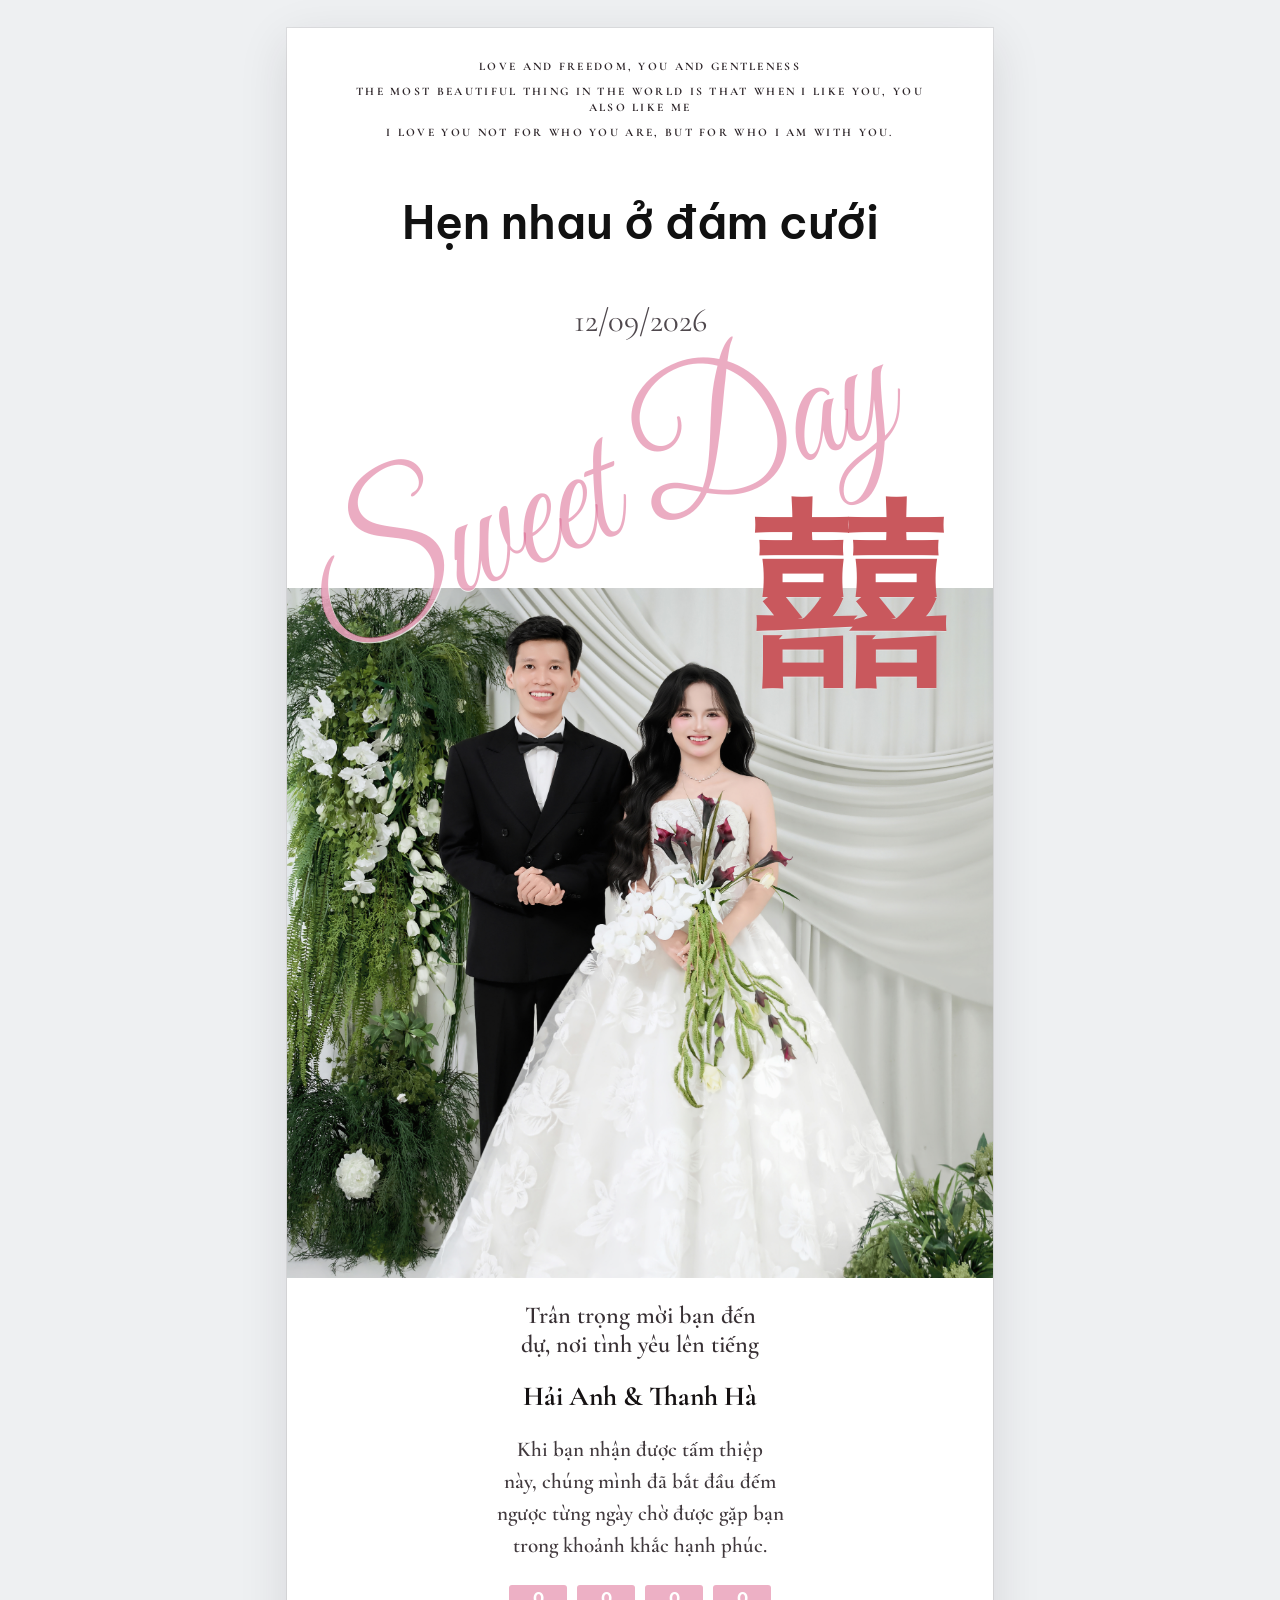
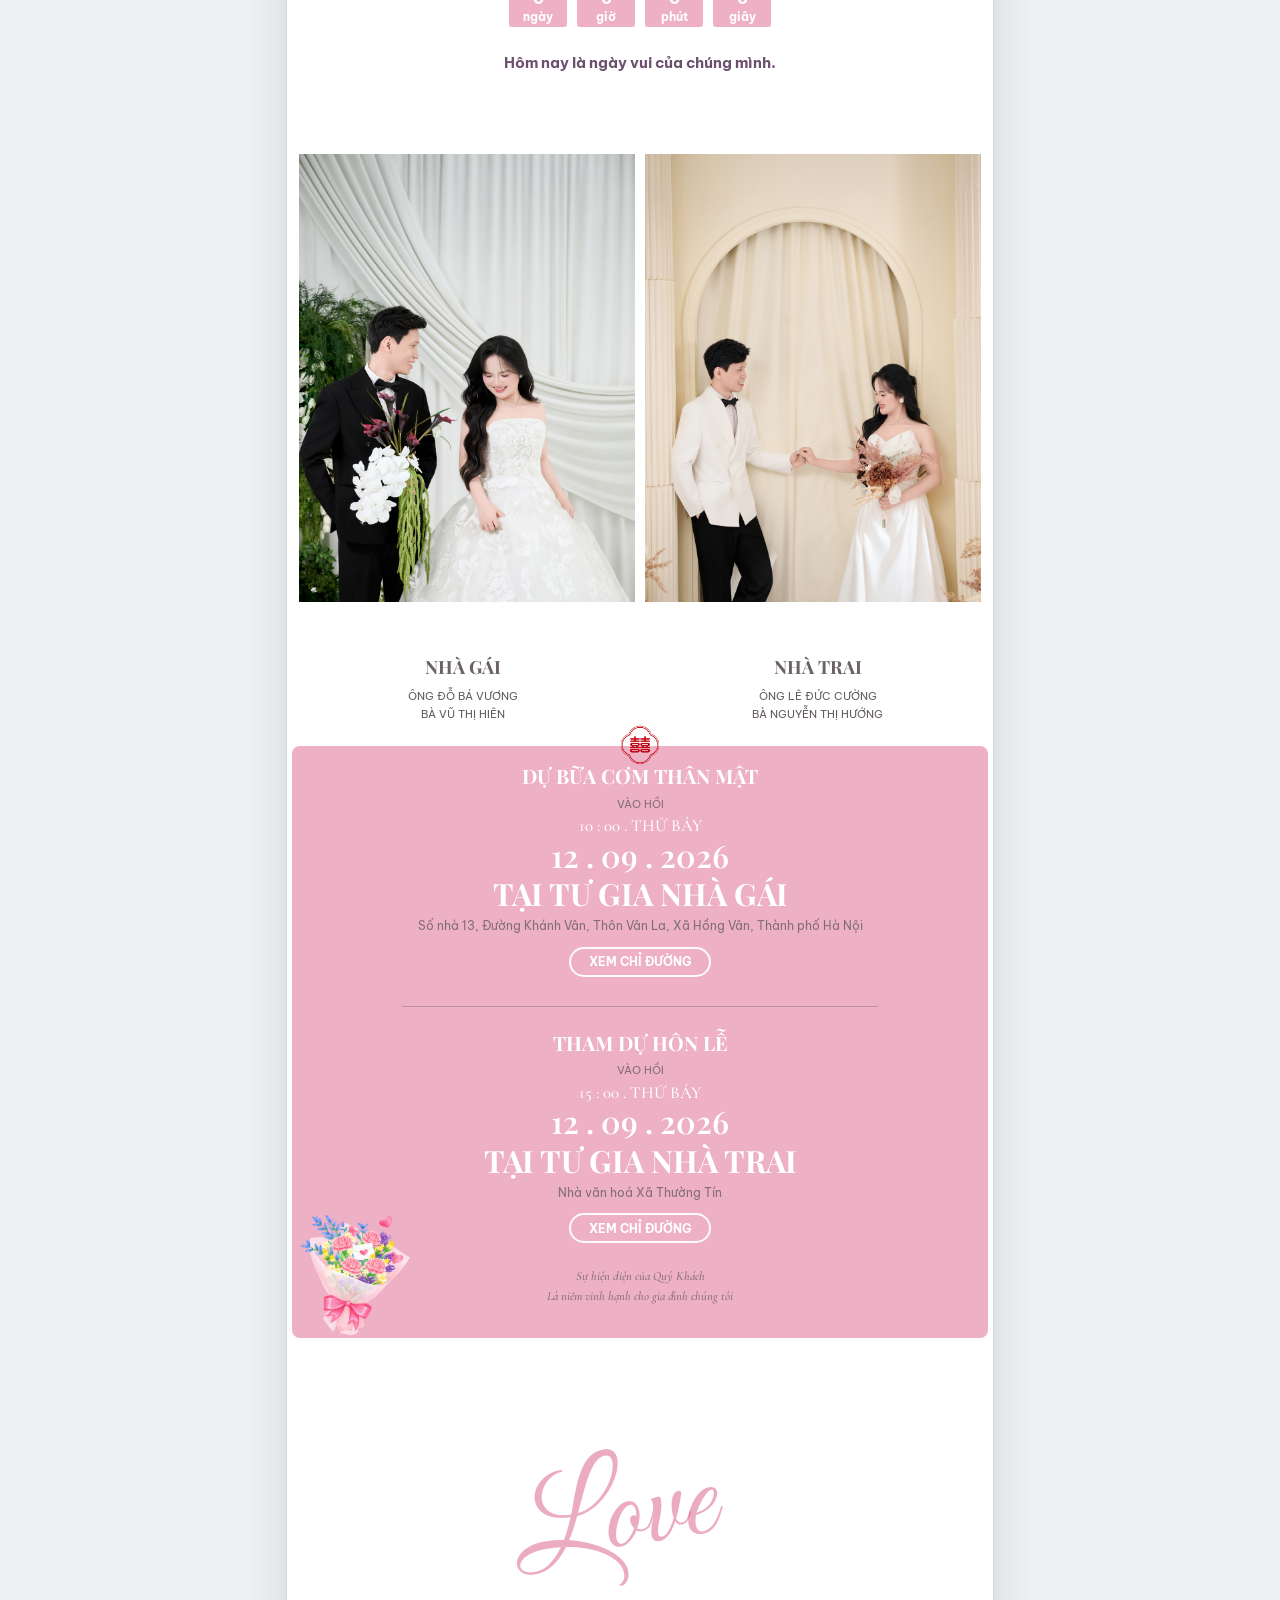
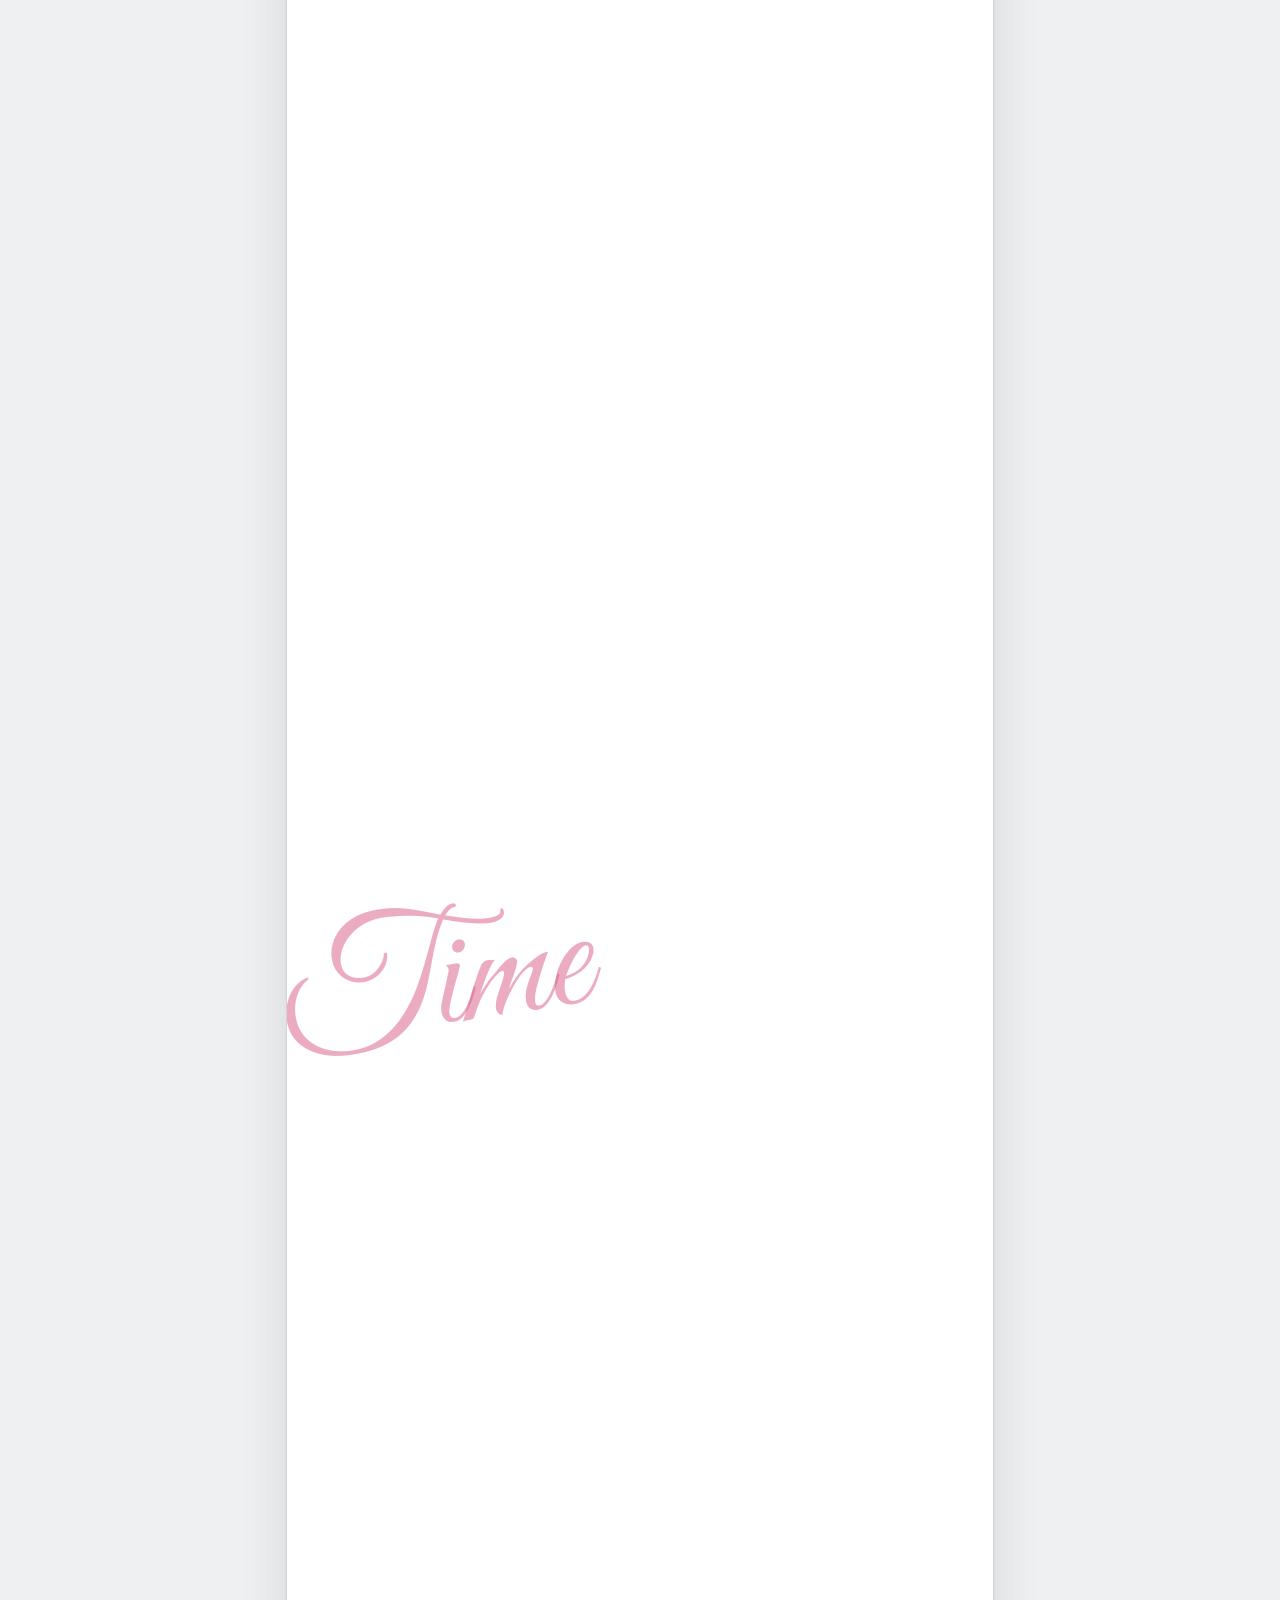
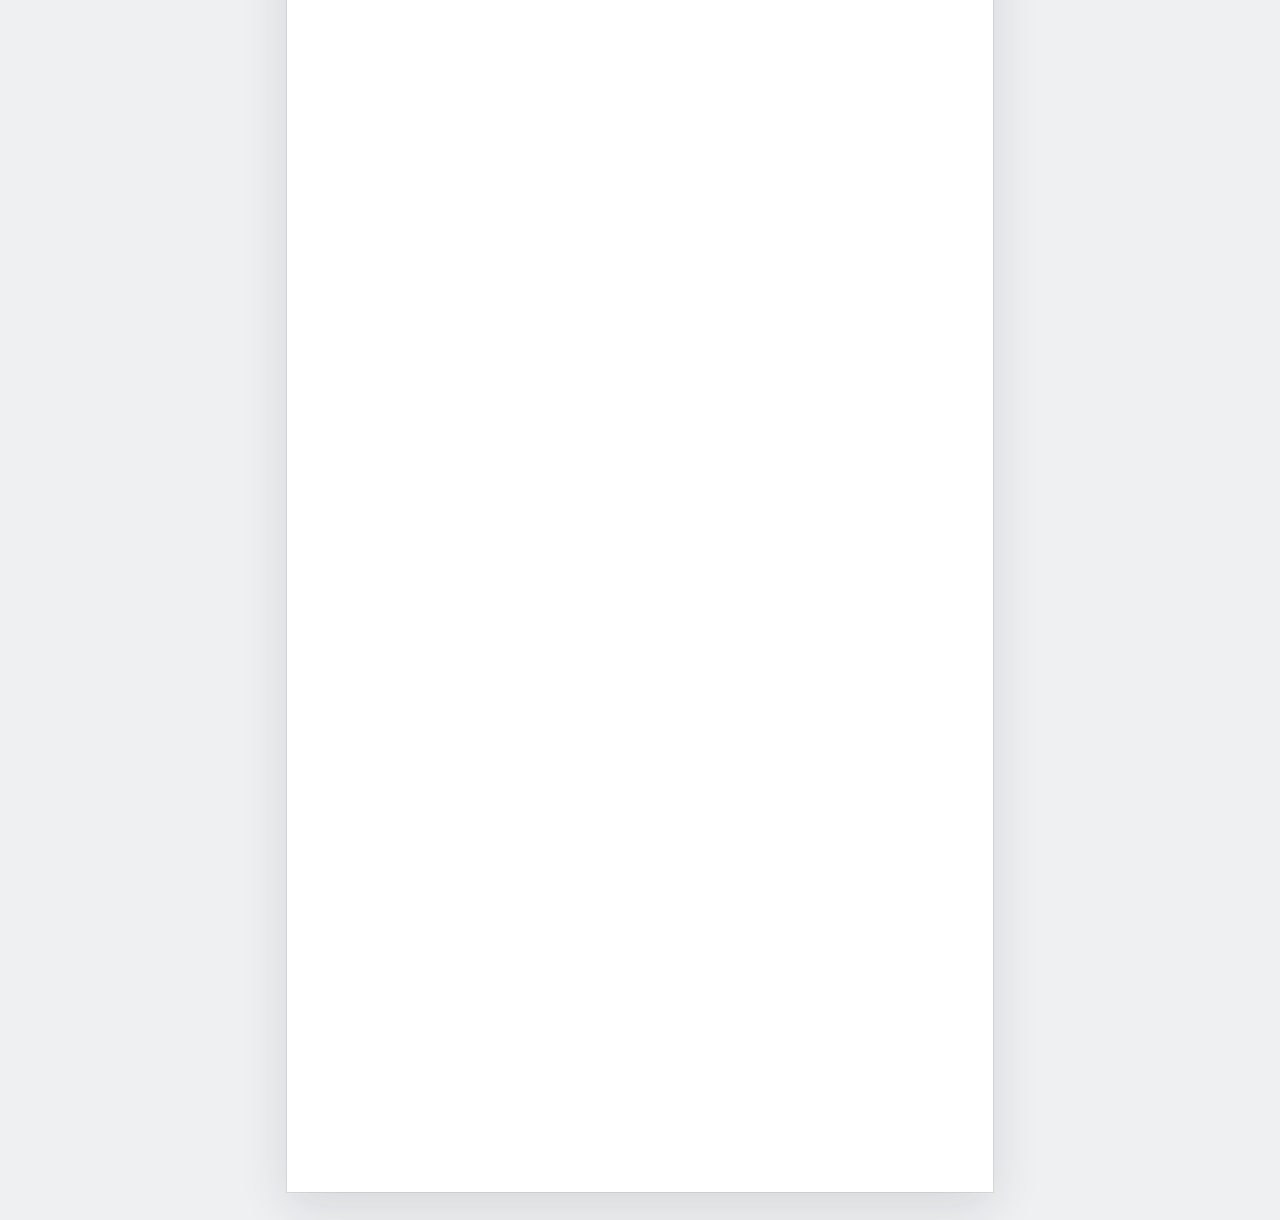
==== commit 00e5dfb8: "update" ====
--- a/index.html
+++ b/index.html
@@ -71,9 +71,14 @@
             <div class="word-row reveal" aria-hidden="true">
                 <span>LOVE</span><span>YOU</span><span>FOREVER</span>
             </div>
-            <button class="gallery-item portrait-wide reveal" type="button" data-full="./assets/images/TTD_8282.jpg">
-                <img src="./assets/images/TTD_8282.jpg" alt="Ảnh cưới của Thanh Hà và Hải Anh">
-            </button>
+            <div class="portrait-pair">
+                <button class="gallery-item portrait-wide reveal" type="button" data-full="./assets/images/TTD_8282.jpg">
+                    <img src="./assets/images/TTD_8282.jpg" alt="Ảnh cưới của Thanh Hà và Hải Anh">
+                </button>
+                <button class="gallery-item portrait-wide portrait-wide-right reveal" type="button" data-full="./assets/images/TTD_8606.jpg">
+                    <img src="./assets/images/TTD_8606.jpg" alt="Thanh Hà và Hải Anh bên nhau trong bộ ảnh cưới">
+                </button>
+            </div>
         </section>
 
         <section class="event-ref section-white" id="event">
--- a/css/style.css
+++ b/css/style.css
@@ -309,16 +309,28 @@
     object-fit: cover;
 }
 
+.portrait-pair {
+    width: calc(100% - 24px);
+    display: grid;
+    grid-template-columns: repeat(2, minmax(0, 1fr));
+    gap: 10px;
+    margin: 0 auto 32px;
+}
+
 .portrait-wide {
-    width: 286px;
-    height: 380px;
+    width: 100%;
+    aspect-ratio: 0.75;
     display: block;
-    margin: 0 auto 32px 52px;
+    margin: 0;
     overflow: hidden;
 }
 
 .portrait-wide img {
     object-position: 50% 32%;
+}
+
+.portrait-wide-right img {
+    object-position: 50% 46%;
 }
 
 .event-ref {
@@ -855,7 +867,7 @@
     z-index: 14;
     display: grid;
     gap: 2px;
-    color: #fff;
+    color: var(--pink-script);
     font-family: var(--font-display);
     font-size: 1.55rem;
     font-weight: 700;
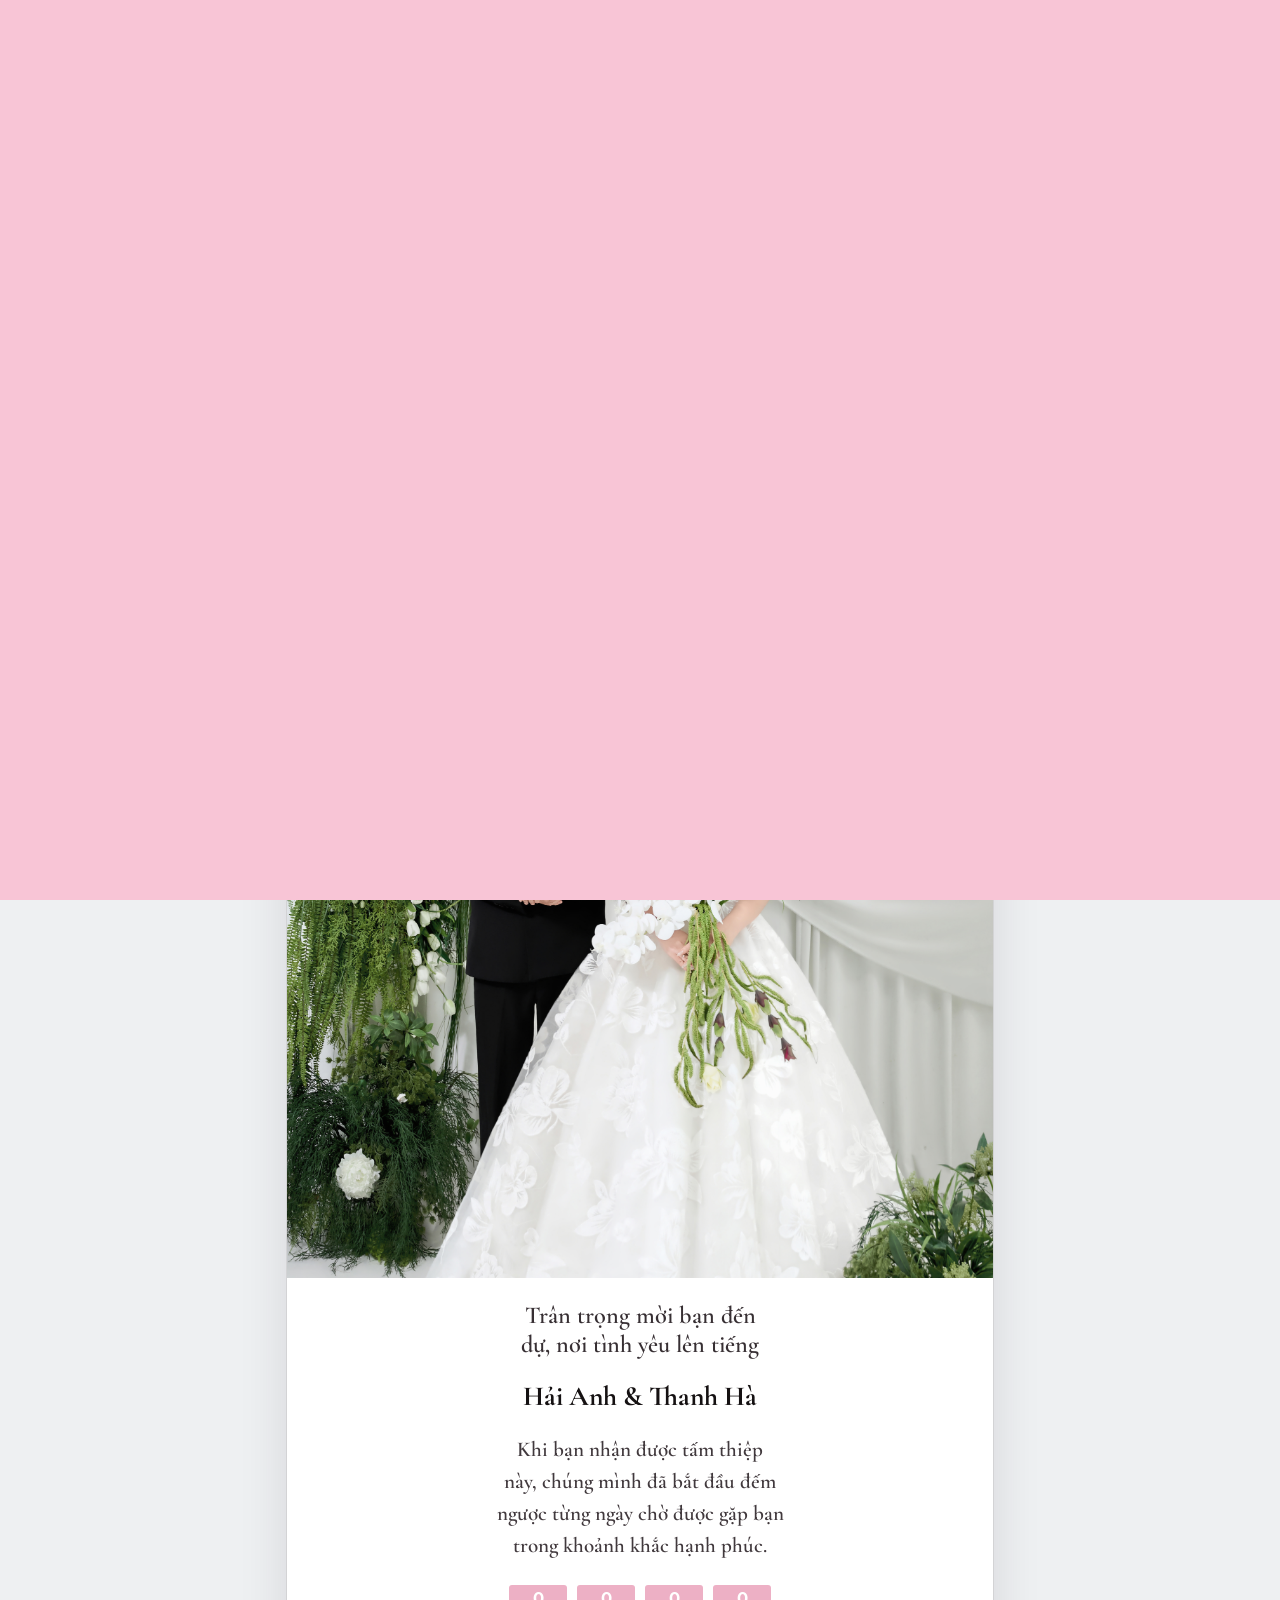
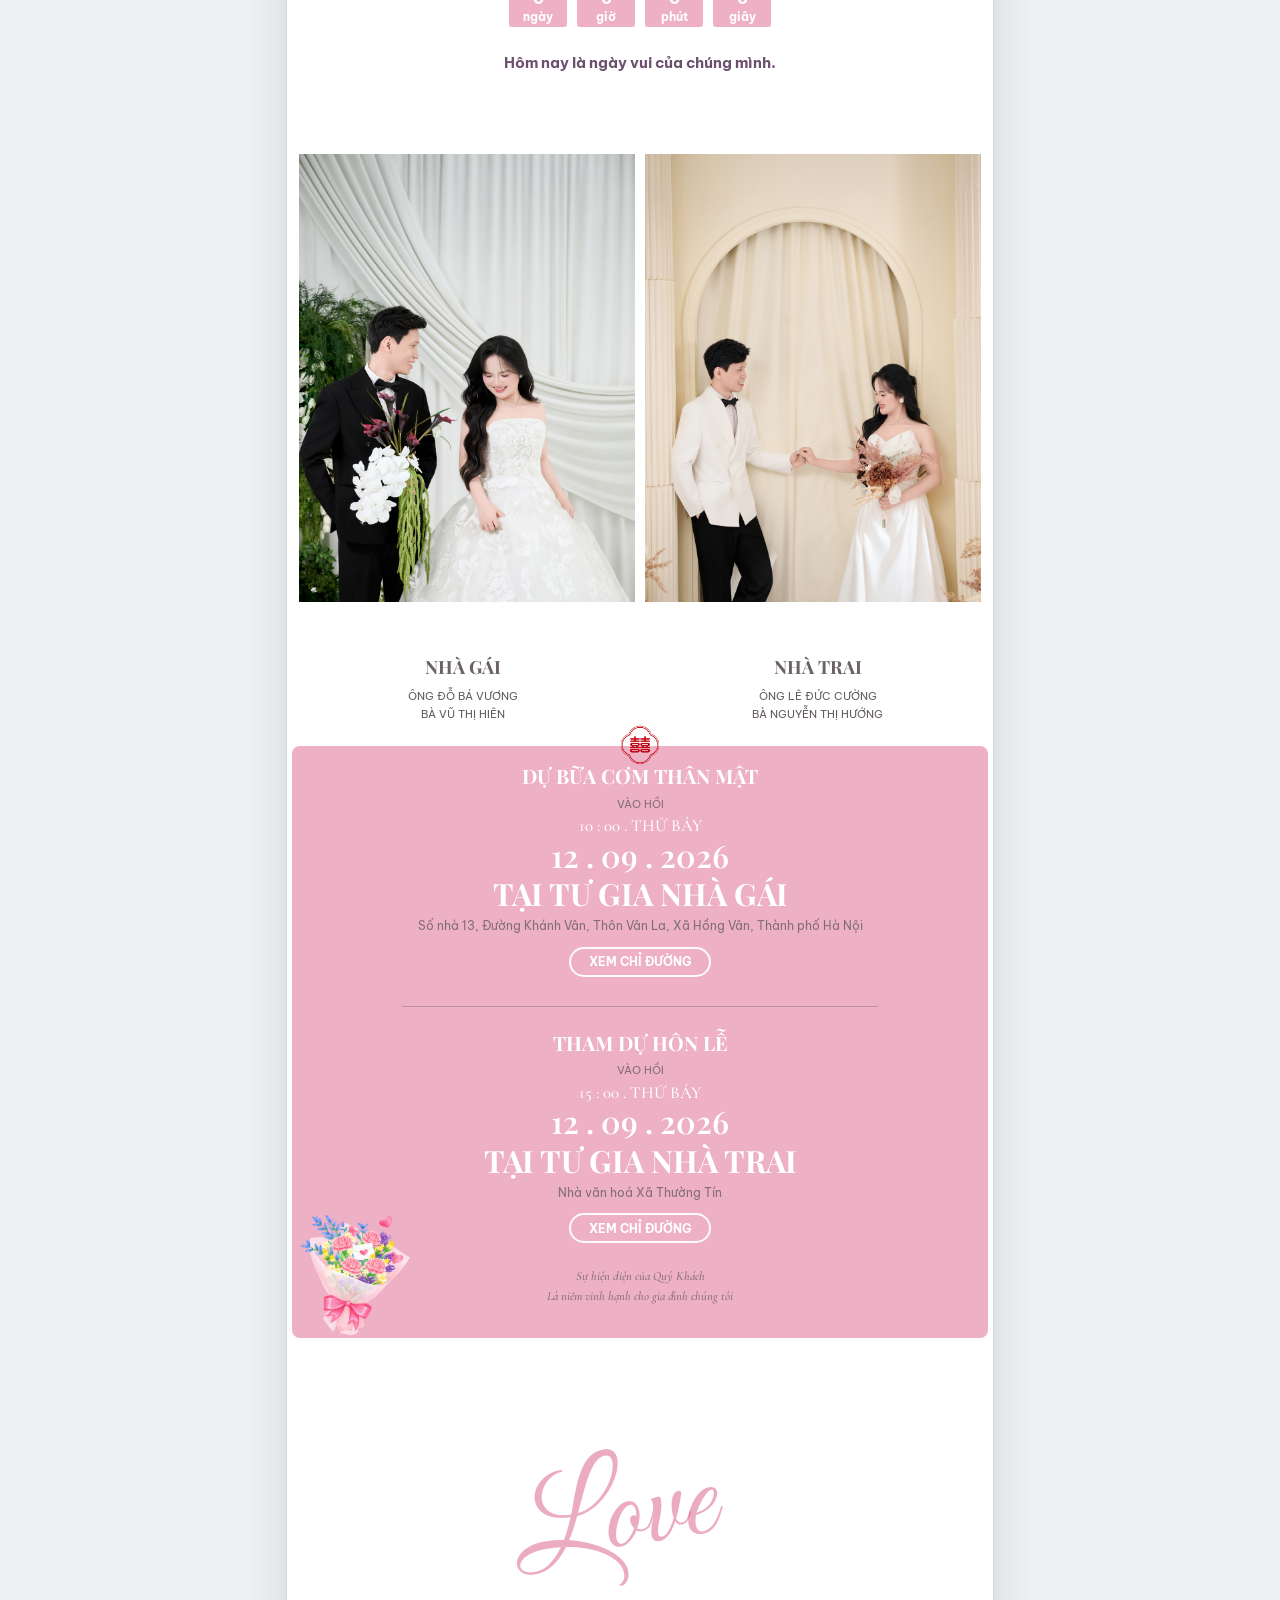
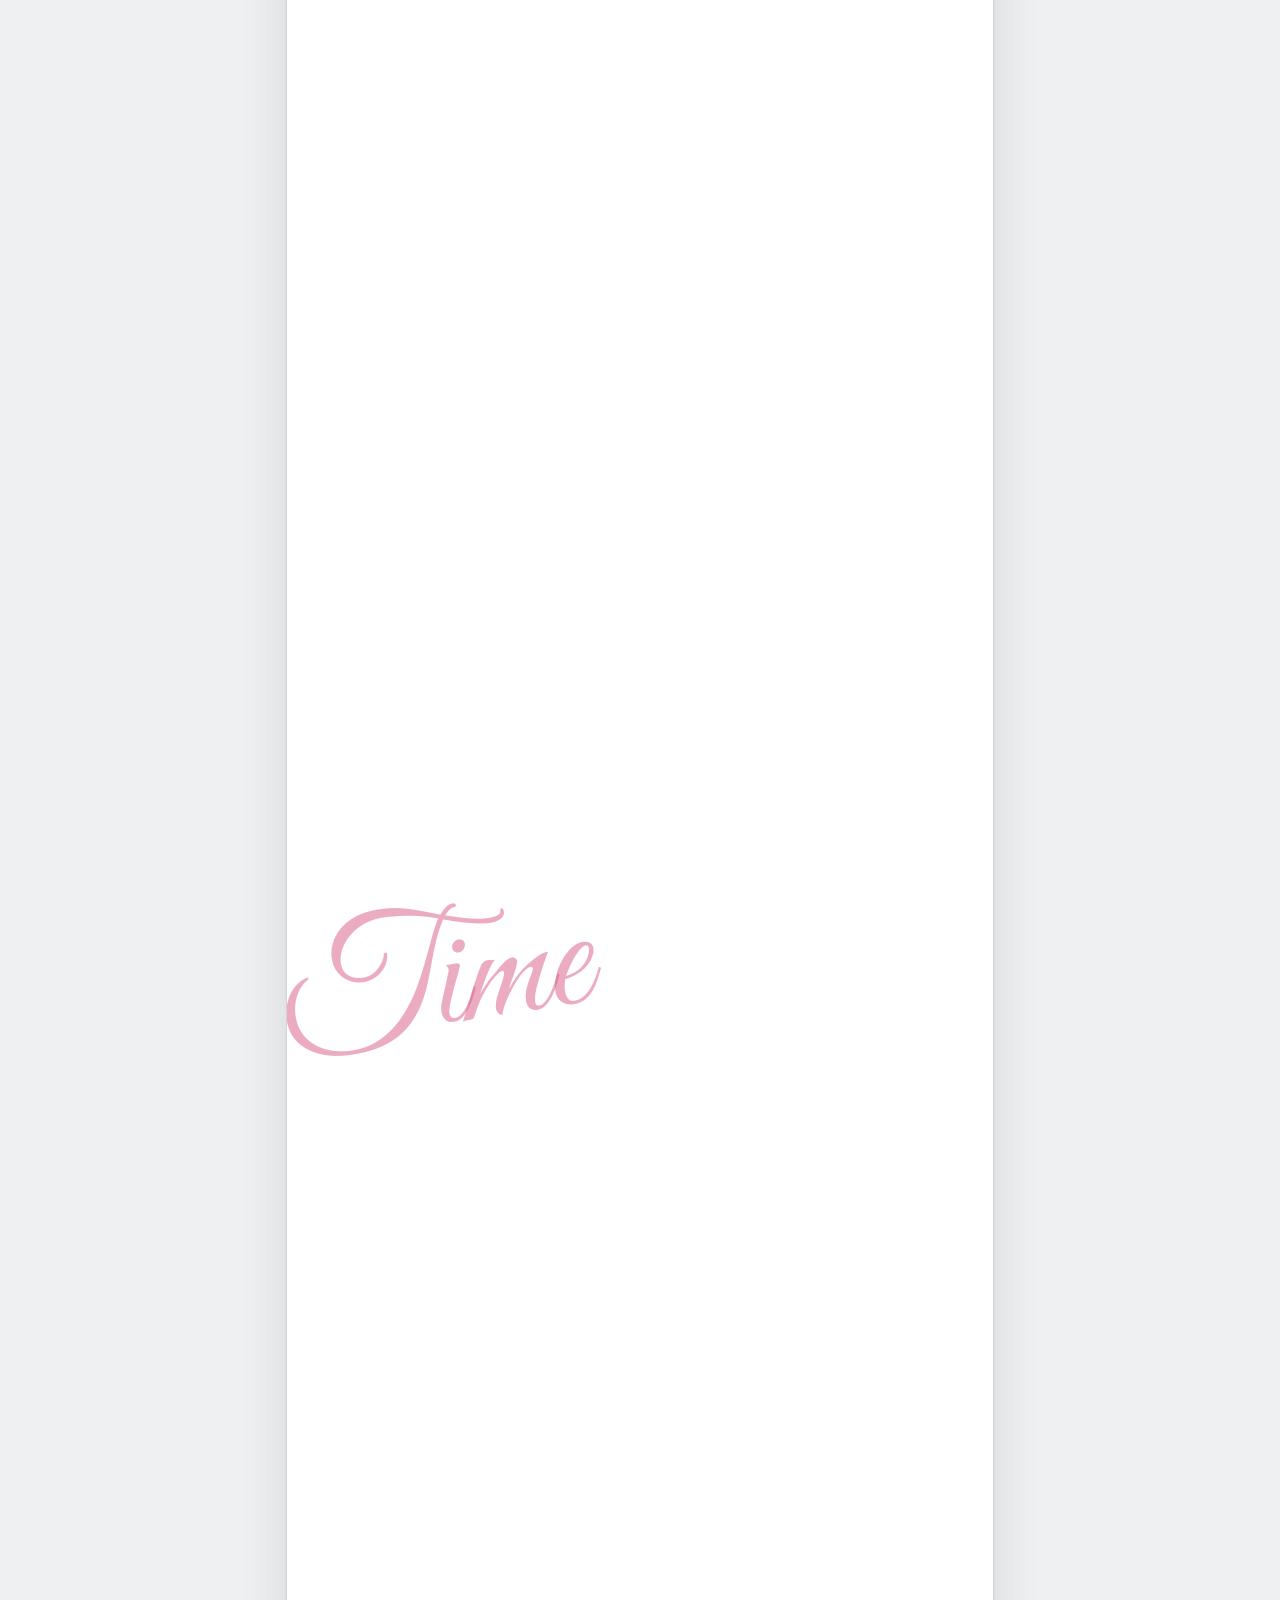
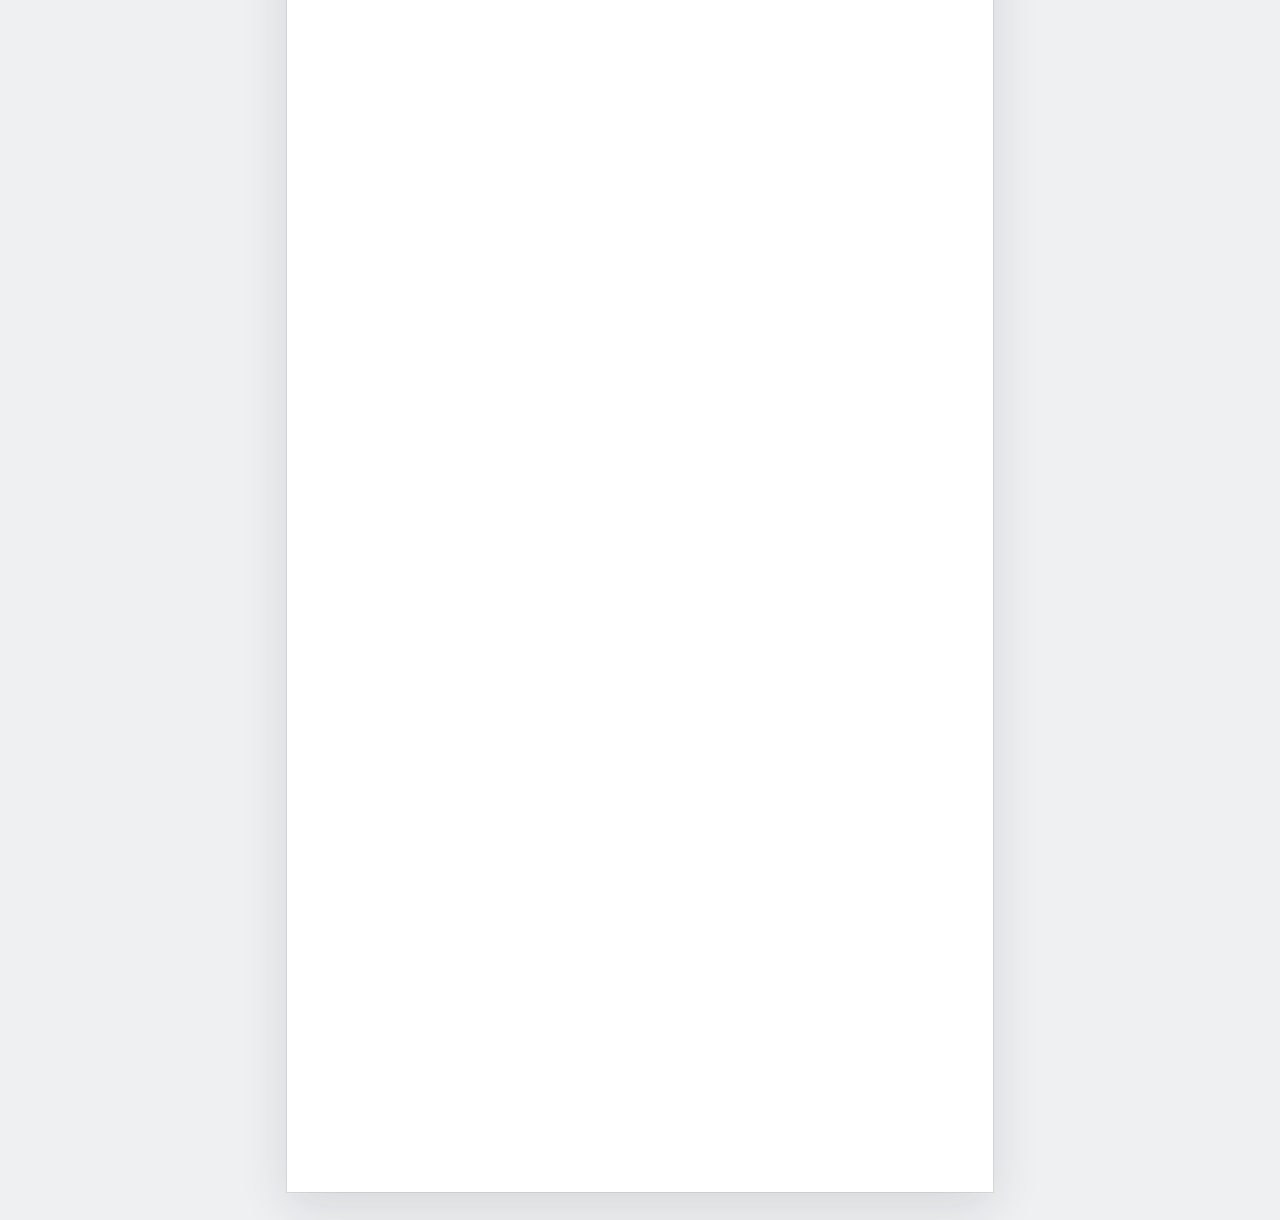
==== commit af58185e: "update" ====
--- a/index.html
+++ b/index.html
@@ -5,10 +5,23 @@
     <meta name="viewport" content="width=device-width, initial-scale=1.0">
     <title>Hải Anh & Thanh Hà | Wedding Invitation</title>
     <meta name="description" content="Trân trọng kính mời bạn đến dự đám cưới của Hải Anh & Thanh Hà.">
+    <link rel="canonical" href="https://haianh3112.github.io/wedding/">
     <meta property="og:title" content="Hải Anh & Thanh Hà - Wedding Invitation">
-    <meta property="og:description" content="12/09/2026">
-    <meta property="og:image" content="./assets/images/cover.jpg">
+    <meta property="og:description" content="Trân trọng kính mời bạn đến dự đám cưới của Hải Anh & Thanh Hà vào ngày 12/09/2026.">
     <meta property="og:type" content="website">
+    <meta property="og:url" content="https://haianh3112.github.io/wedding/">
+    <meta property="og:site_name" content="Hải Anh & Thanh Hà">
+    <meta property="og:locale" content="vi_VN">
+    <meta property="og:image" content="https://haianh3112.github.io/wedding/assets/images/cover.jpg">
+    <meta property="og:image:secure_url" content="https://haianh3112.github.io/wedding/assets/images/cover.jpg">
+    <meta property="og:image:type" content="image/jpeg">
+    <meta property="og:image:width" content="1200">
+    <meta property="og:image:height" content="630">
+    <meta property="og:image:alt" content="Ảnh cưới của Hải Anh và Thanh Hà">
+    <meta name="twitter:card" content="summary_large_image">
+    <meta name="twitter:title" content="Hải Anh & Thanh Hà - Wedding Invitation">
+    <meta name="twitter:description" content="Trân trọng kính mời bạn đến dự đám cưới của Hải Anh & Thanh Hà vào ngày 12/09/2026.">
+    <meta name="twitter:image" content="https://haianh3112.github.io/wedding/assets/images/cover.jpg">
     <meta name="theme-color" content="#ffffff">
     <link rel="preconnect" href="https://fonts.googleapis.com">
     <link rel="preconnect" href="https://fonts.gstatic.com" crossorigin>
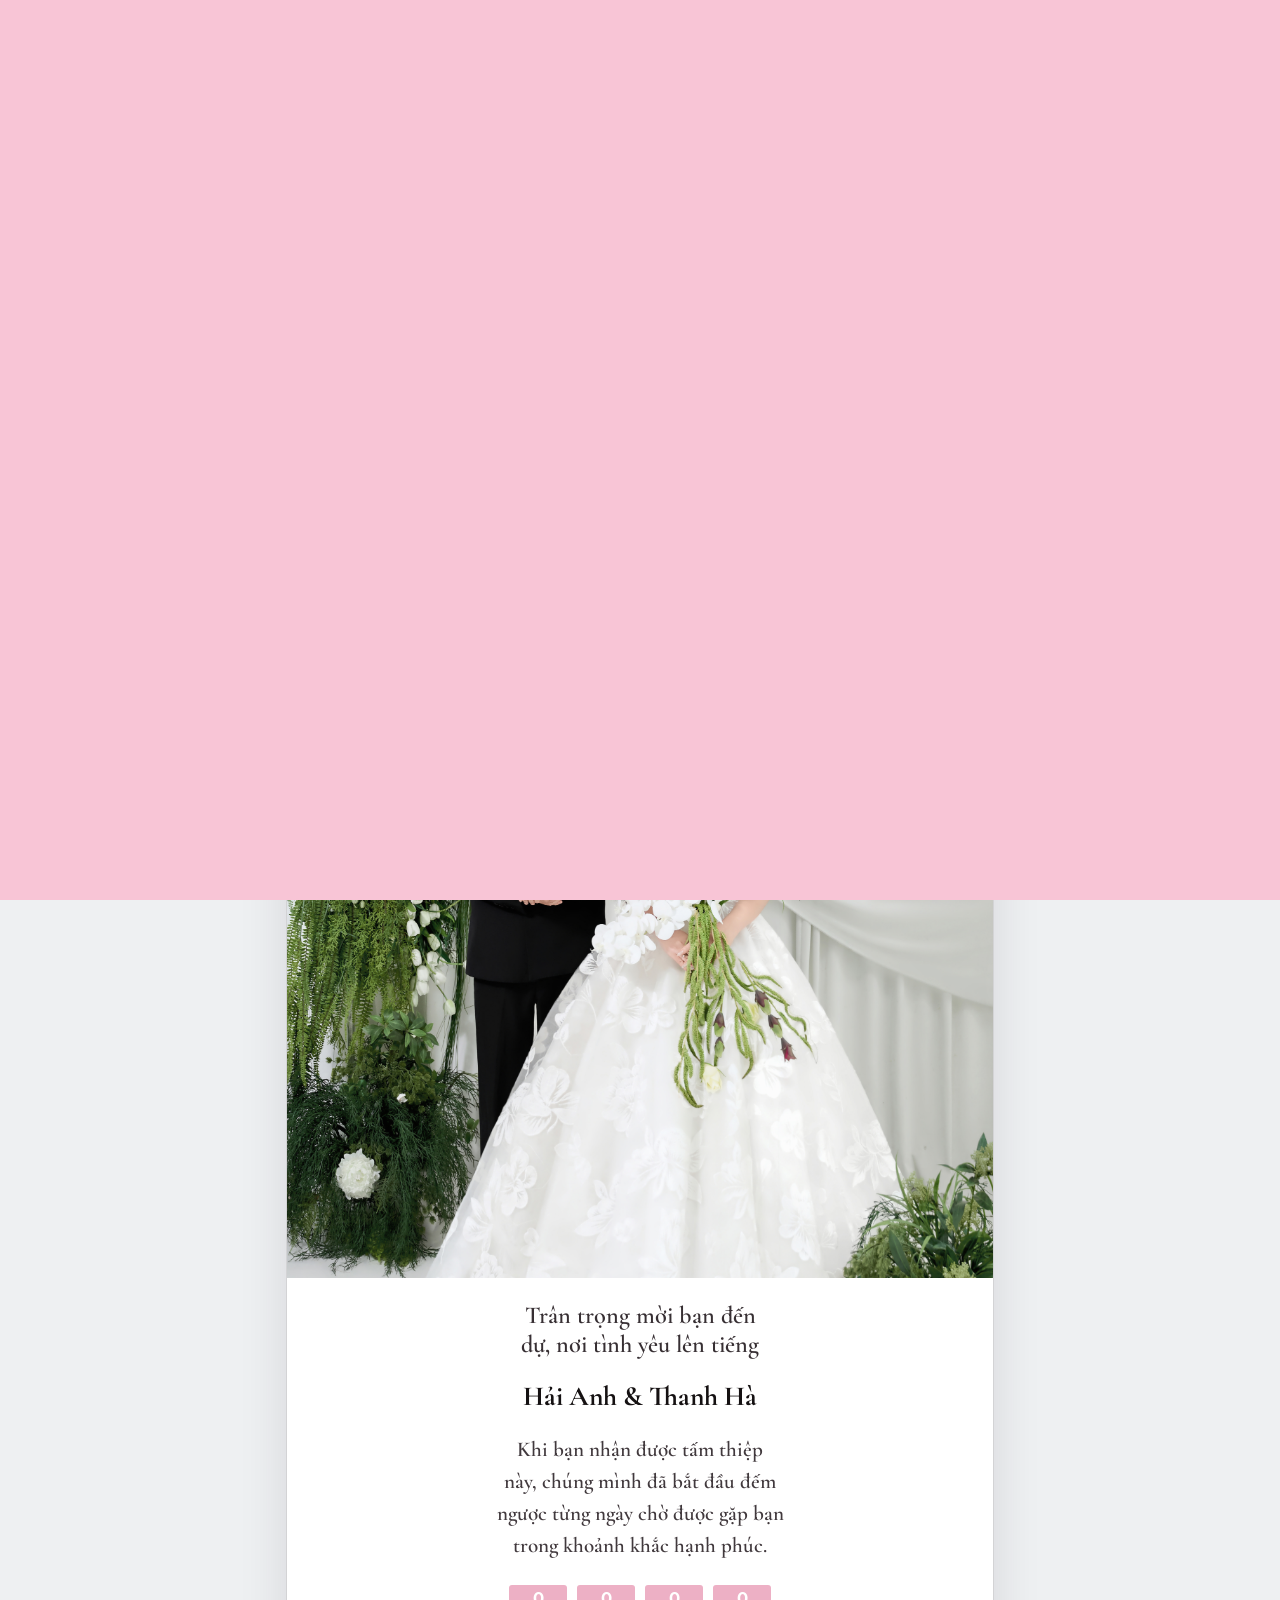
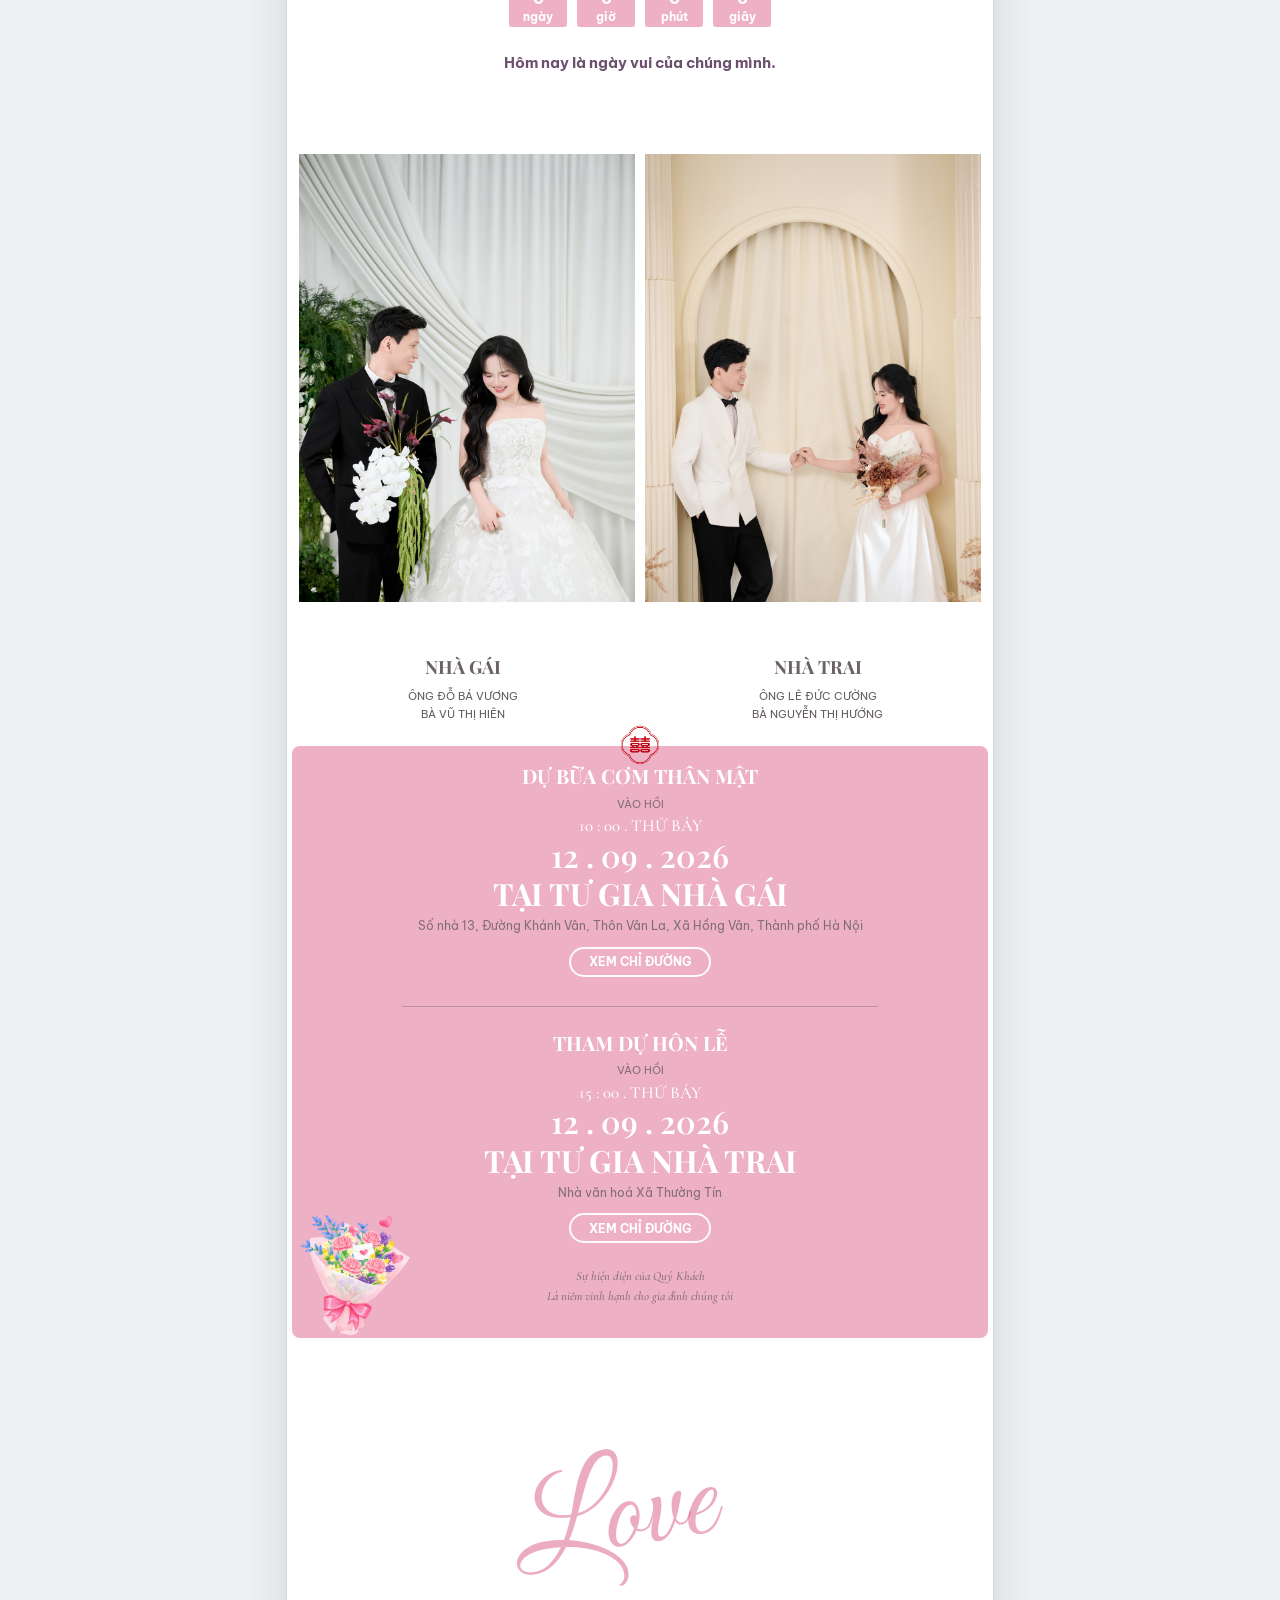
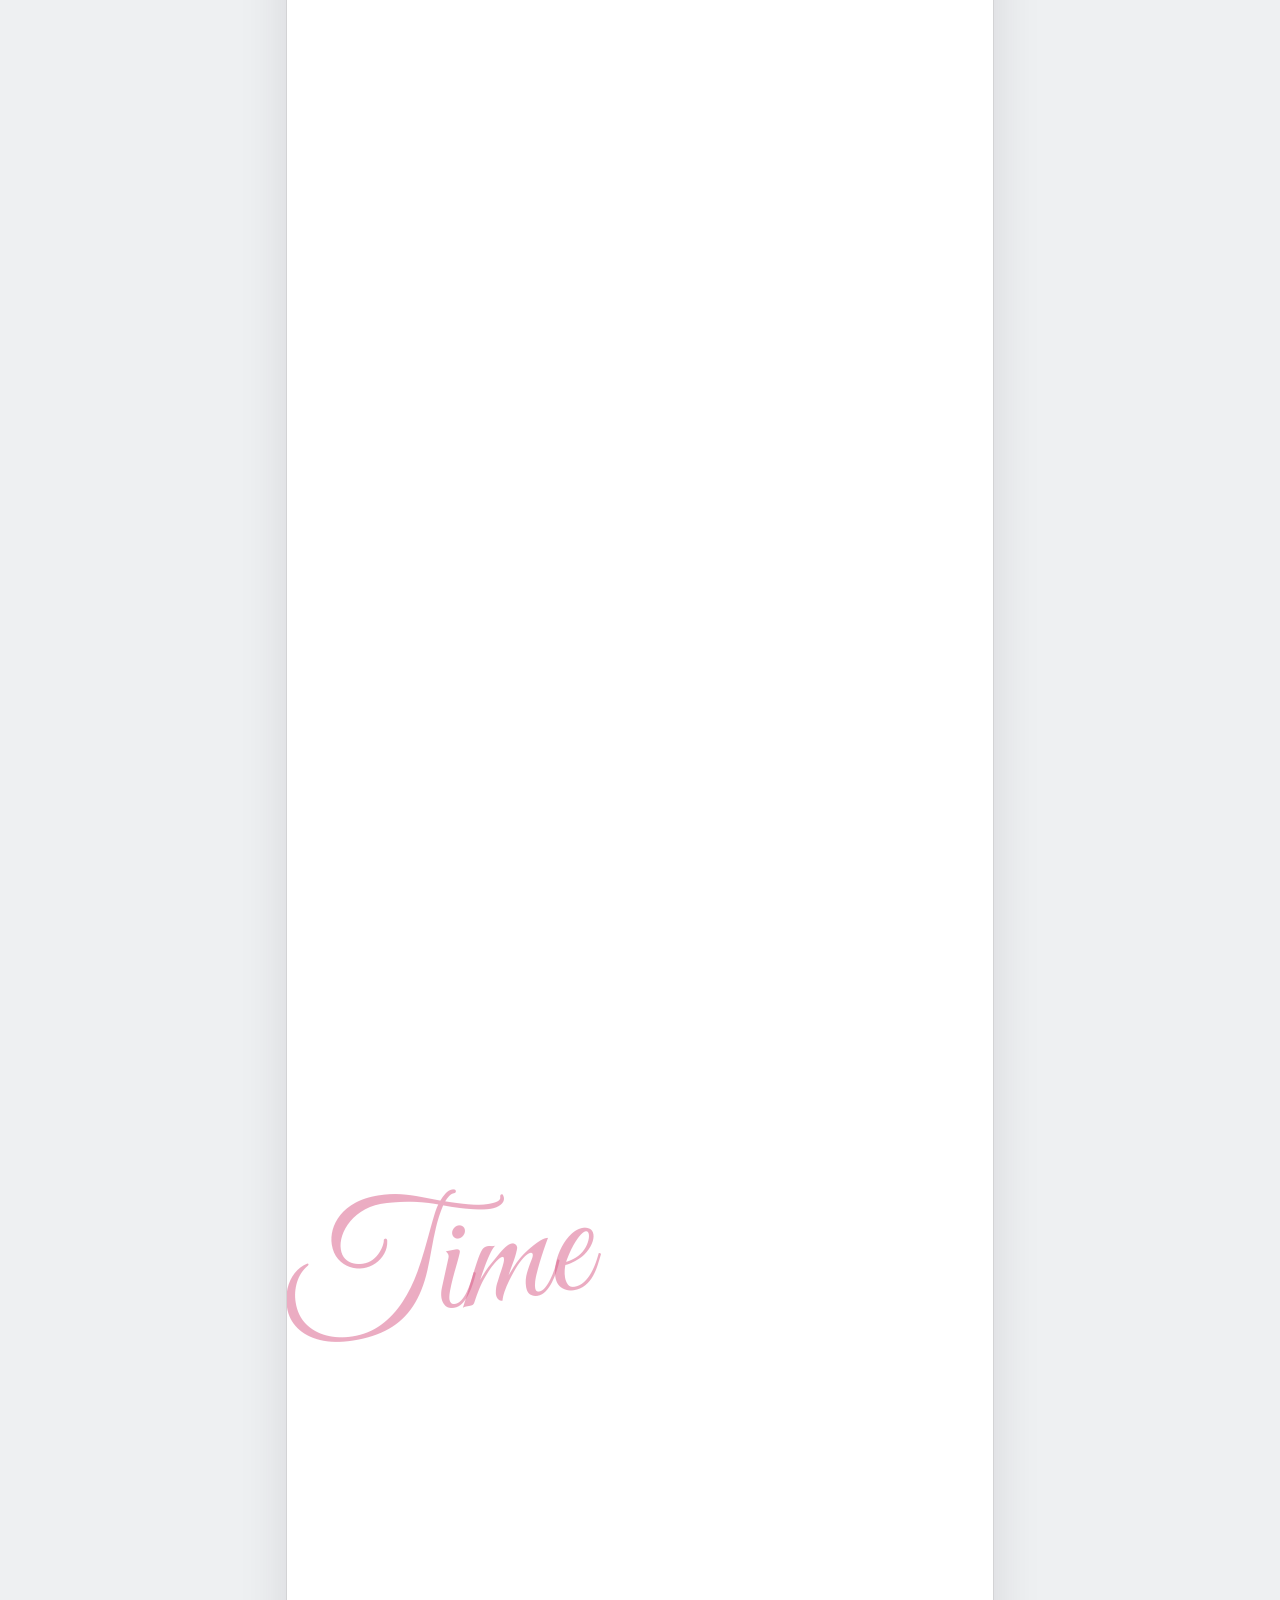
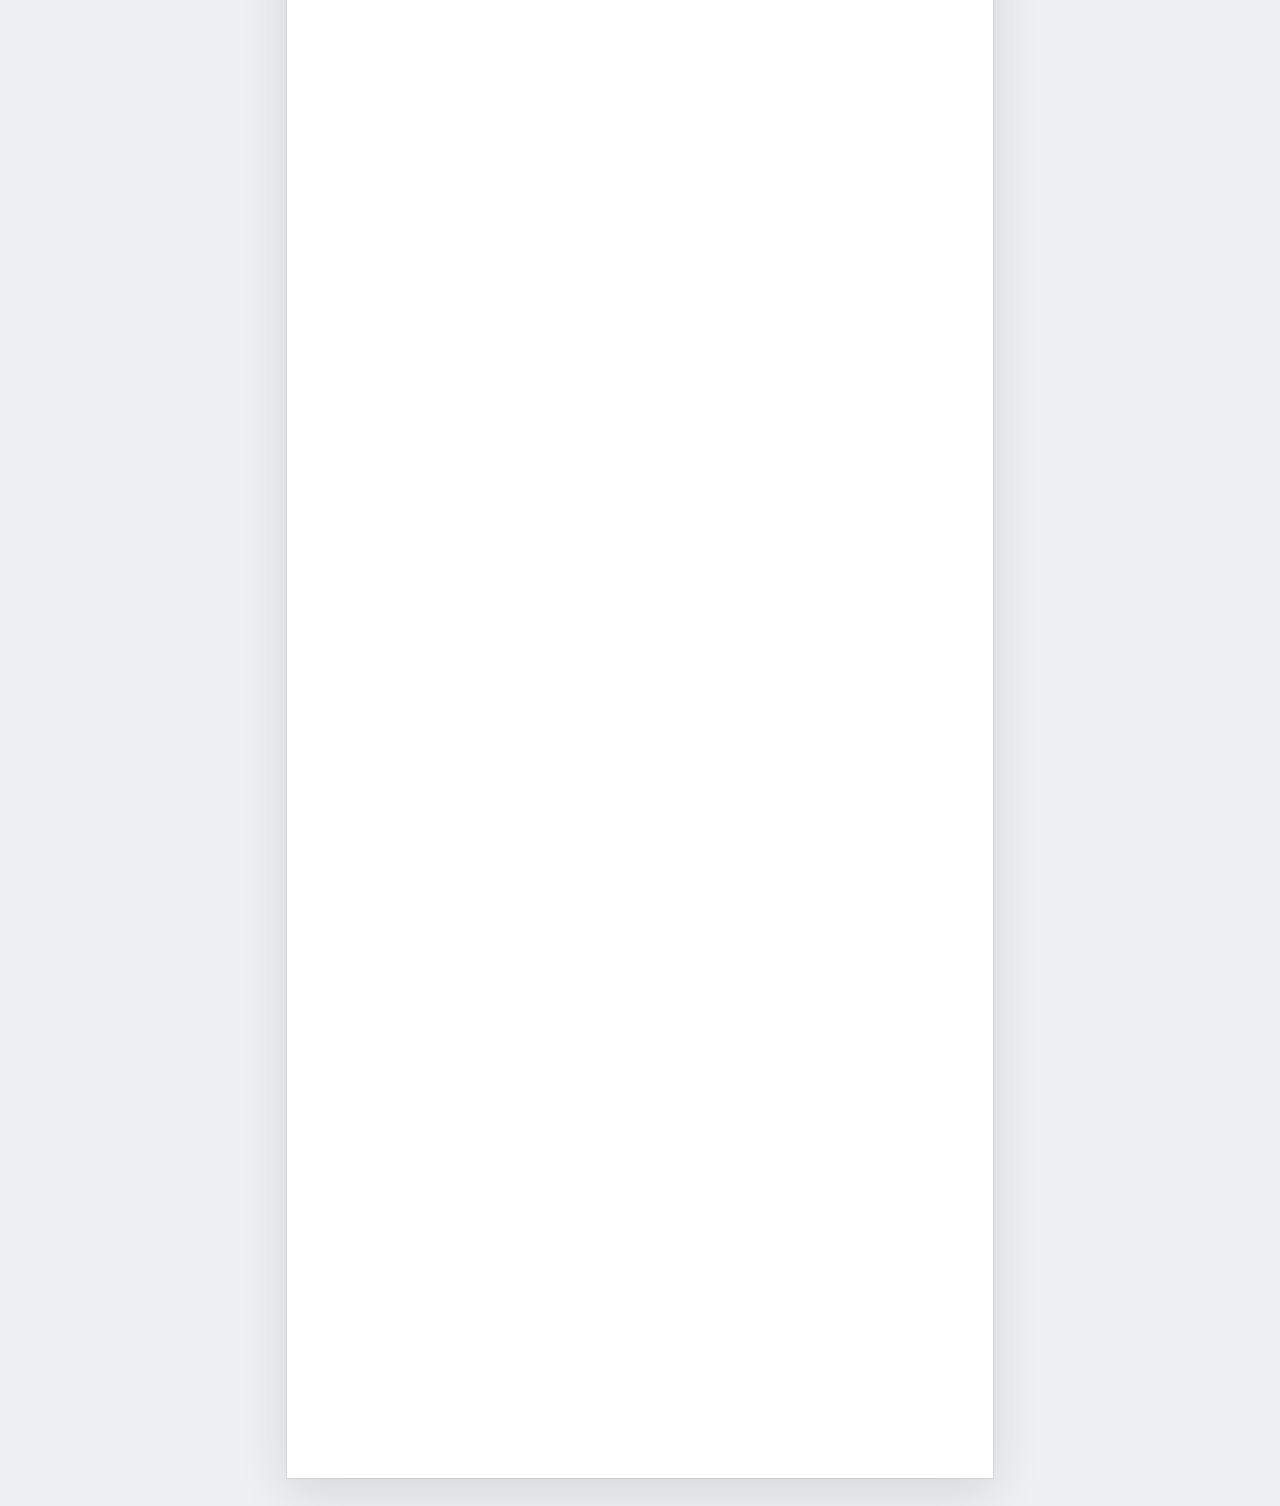
==== commit f0f7a344: "update" ====
--- a/index.html
+++ b/index.html
@@ -12,16 +12,16 @@
     <meta property="og:url" content="https://haianh3112.github.io/wedding/">
     <meta property="og:site_name" content="Hải Anh & Thanh Hà">
     <meta property="og:locale" content="vi_VN">
-    <meta property="og:image" content="https://haianh3112.github.io/wedding/assets/images/cover.jpg">
-    <meta property="og:image:secure_url" content="https://haianh3112.github.io/wedding/assets/images/cover.jpg">
+    <meta property="og:image" content="https://haianh3112.github.io/wedding/assets/images/cover.jpg?v=2">
+    <meta property="og:image:secure_url" content="https://haianh3112.github.io/wedding/assets/images/cover.jpg?v=2">
     <meta property="og:image:type" content="image/jpeg">
     <meta property="og:image:width" content="1200">
     <meta property="og:image:height" content="630">
-    <meta property="og:image:alt" content="Ảnh cưới của Hải Anh và Thanh Hà">
+    <meta property="og:image:alt" content="Thiệp cưới màu hồng của Hải Anh và Thanh Hà">
     <meta name="twitter:card" content="summary_large_image">
     <meta name="twitter:title" content="Hải Anh & Thanh Hà - Wedding Invitation">
     <meta name="twitter:description" content="Trân trọng kính mời bạn đến dự đám cưới của Hải Anh & Thanh Hà vào ngày 12/09/2026.">
-    <meta name="twitter:image" content="https://haianh3112.github.io/wedding/assets/images/cover.jpg">
+    <meta name="twitter:image" content="https://haianh3112.github.io/wedding/assets/images/cover.jpg?v=2">
     <meta name="theme-color" content="#ffffff">
     <link rel="preconnect" href="https://fonts.googleapis.com">
     <link rel="preconnect" href="https://fonts.gstatic.com" crossorigin>
@@ -140,7 +140,7 @@
 
                     <a
                         class="event-map-link"
-                        href="https://maps.app.goo.gl/xn8xXMdQDgFGpLyR6"
+                        href="https://www.google.com/maps/dir/?api=1&amp;destination=20.8716210%2C105.9142050&amp;travelmode=driving"
                         target="_blank"
                         rel="noopener"
                     >
@@ -174,7 +174,7 @@
 
                     <a
                         class="event-map-link"
-                        href="https://maps.app.goo.gl/gZXSALSg1NwDHNYn9"
+                        href="https://www.google.com/maps/search/?api=1&amp;query=Nh%C3%A0%20v%C4%83n%20ho%C3%A1%20Th%C6%B0%E1%BB%9Dng%20T%C3%ADn%2C%20TL%2071%2C%20Th%C6%B0%E1%BB%9Dng%20T%C3%ADn%2C%20H%C3%A0%20N%E1%BB%99i"
                         target="_blank"
                         rel="noopener"
                     >
--- a/css/style.css
+++ b/css/style.css
@@ -583,10 +583,11 @@
 .offset-photo {
     position: relative;
     z-index: 2;
-    width: 302px;
-    height: 214px;
+    width: 100%;
+    height: auto;
+    aspect-ratio: 302 / 214;
     display: block;
-    margin: 28px 0 8px 136px;
+    margin: 28px 0 8px;
     overflow: hidden;
 }
 
@@ -1431,6 +1432,45 @@
     }
 }
 
+@media (max-width: 699px) {
+    .poem-photo > .script-watermark {
+        top: 76px;
+        right: 8px;
+        left: auto;
+        width: max-content;
+        max-width: calc(100% - 16px);
+        padding: 0.16em 0.12em 0.24em;
+        color: rgba(216, 95, 138, 0.68);
+        font-size: clamp(5.8rem, 29vw, 7rem);
+        line-height: 1;
+        text-rendering: geometricPrecision;
+        transform: rotate(-7deg);
+        transform-origin: center;
+        -webkit-text-stroke: 0.15px currentColor;
+    }
+
+    .thanks-script {
+        width: 100%;
+        margin: -12px auto 0;
+        padding: 0.14em 12px 0.24em;
+        color: rgba(216, 95, 138, 0.68);
+        font-size: clamp(6rem, 31vw, 7.6rem);
+        line-height: 1;
+        text-align: center;
+        text-rendering: geometricPrecision;
+        transform-origin: center;
+        -webkit-text-stroke: 0.15px currentColor;
+    }
+
+    .thanks-script.reveal {
+        transform: translateY(34px) rotate(-4deg);
+    }
+
+    .thanks-script.reveal.is-visible {
+        transform: translateY(0) rotate(-4deg);
+    }
+}
+
 @media (max-width: 374px) {
     .calendar-comparison-panel {
         width: 100%;
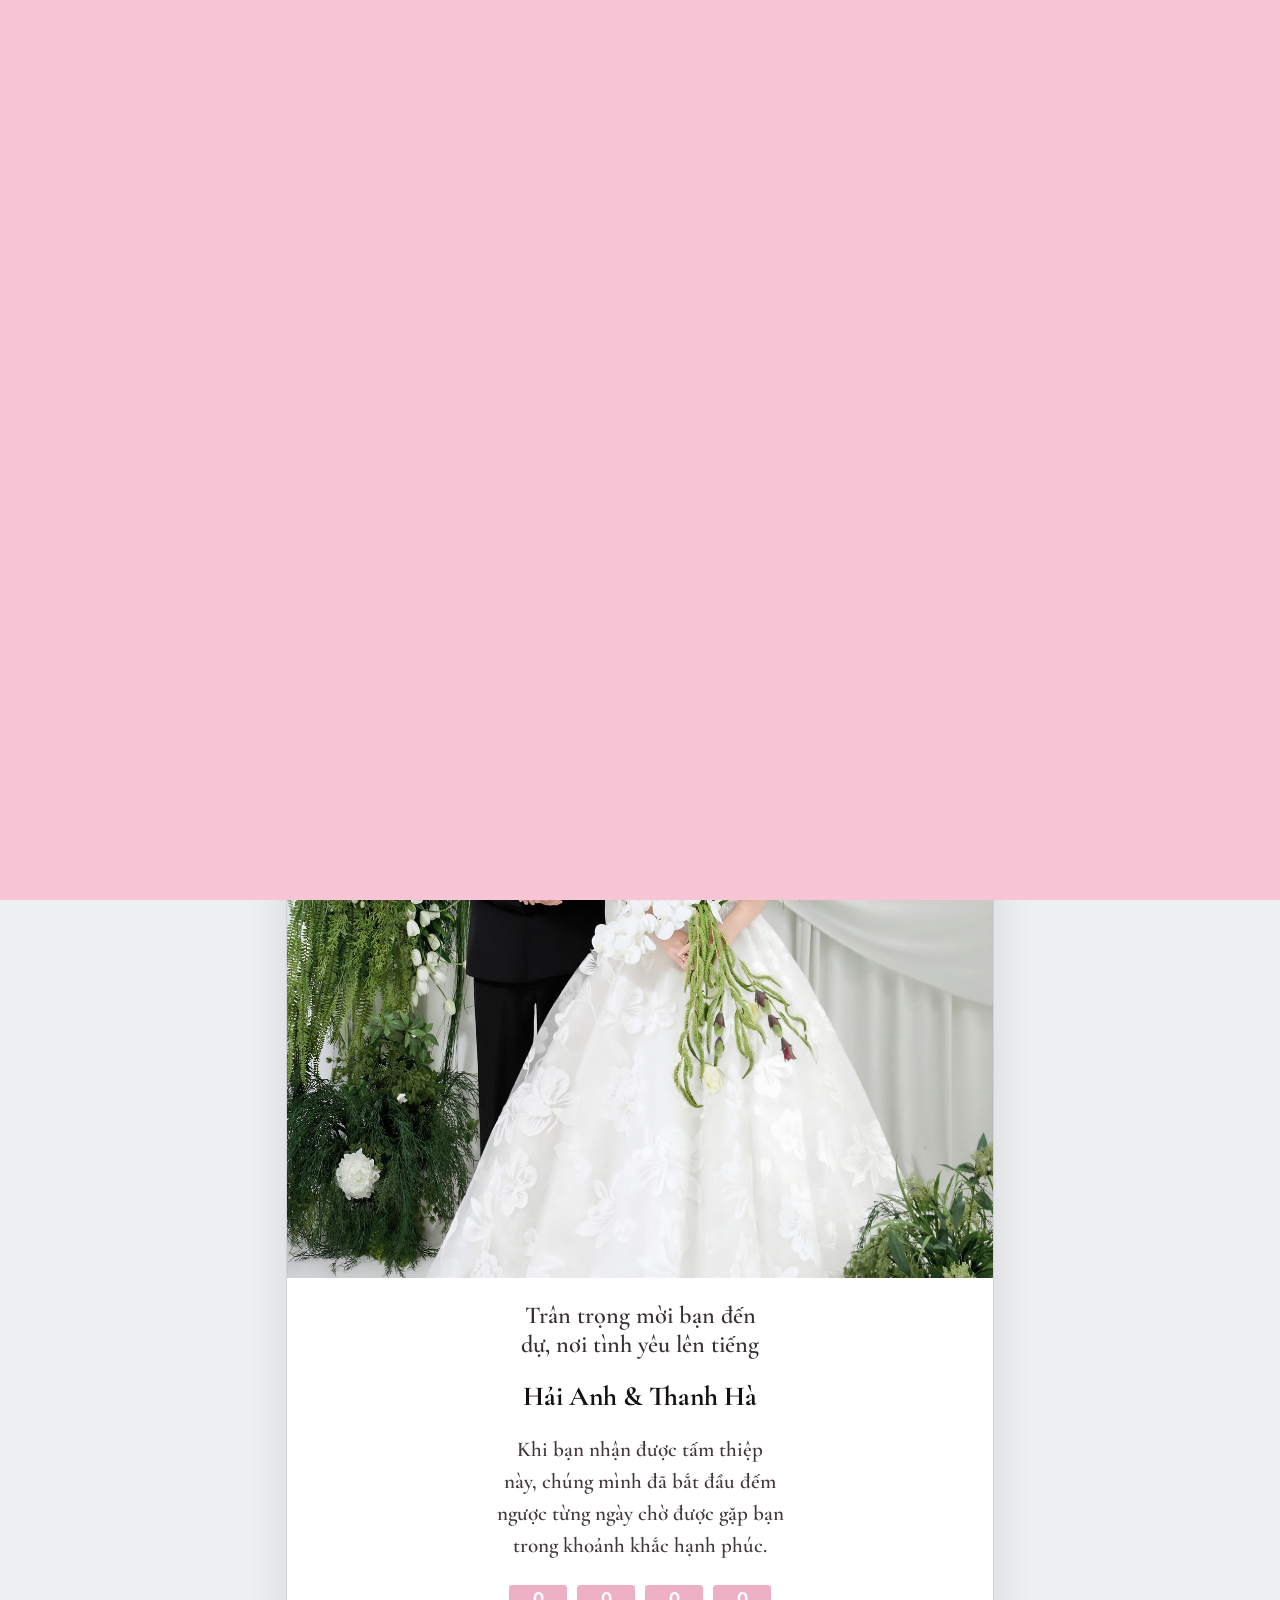
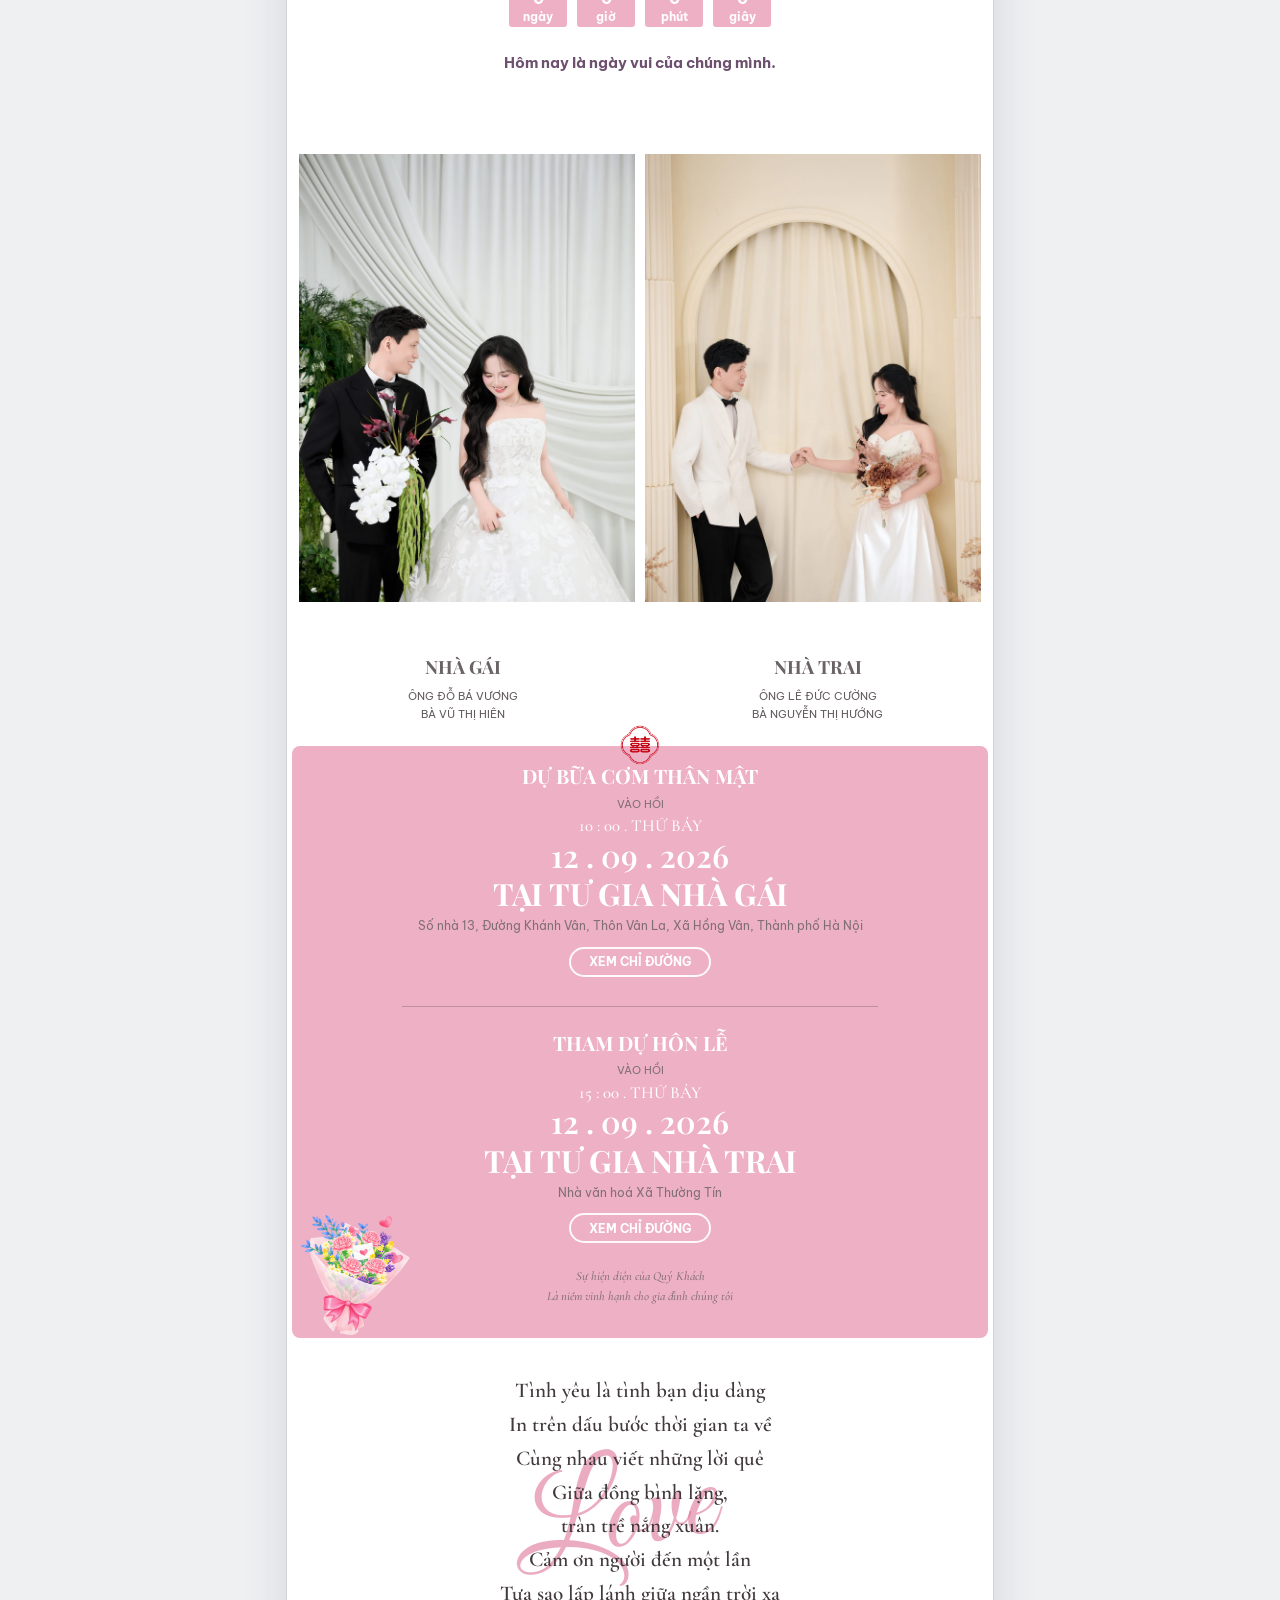
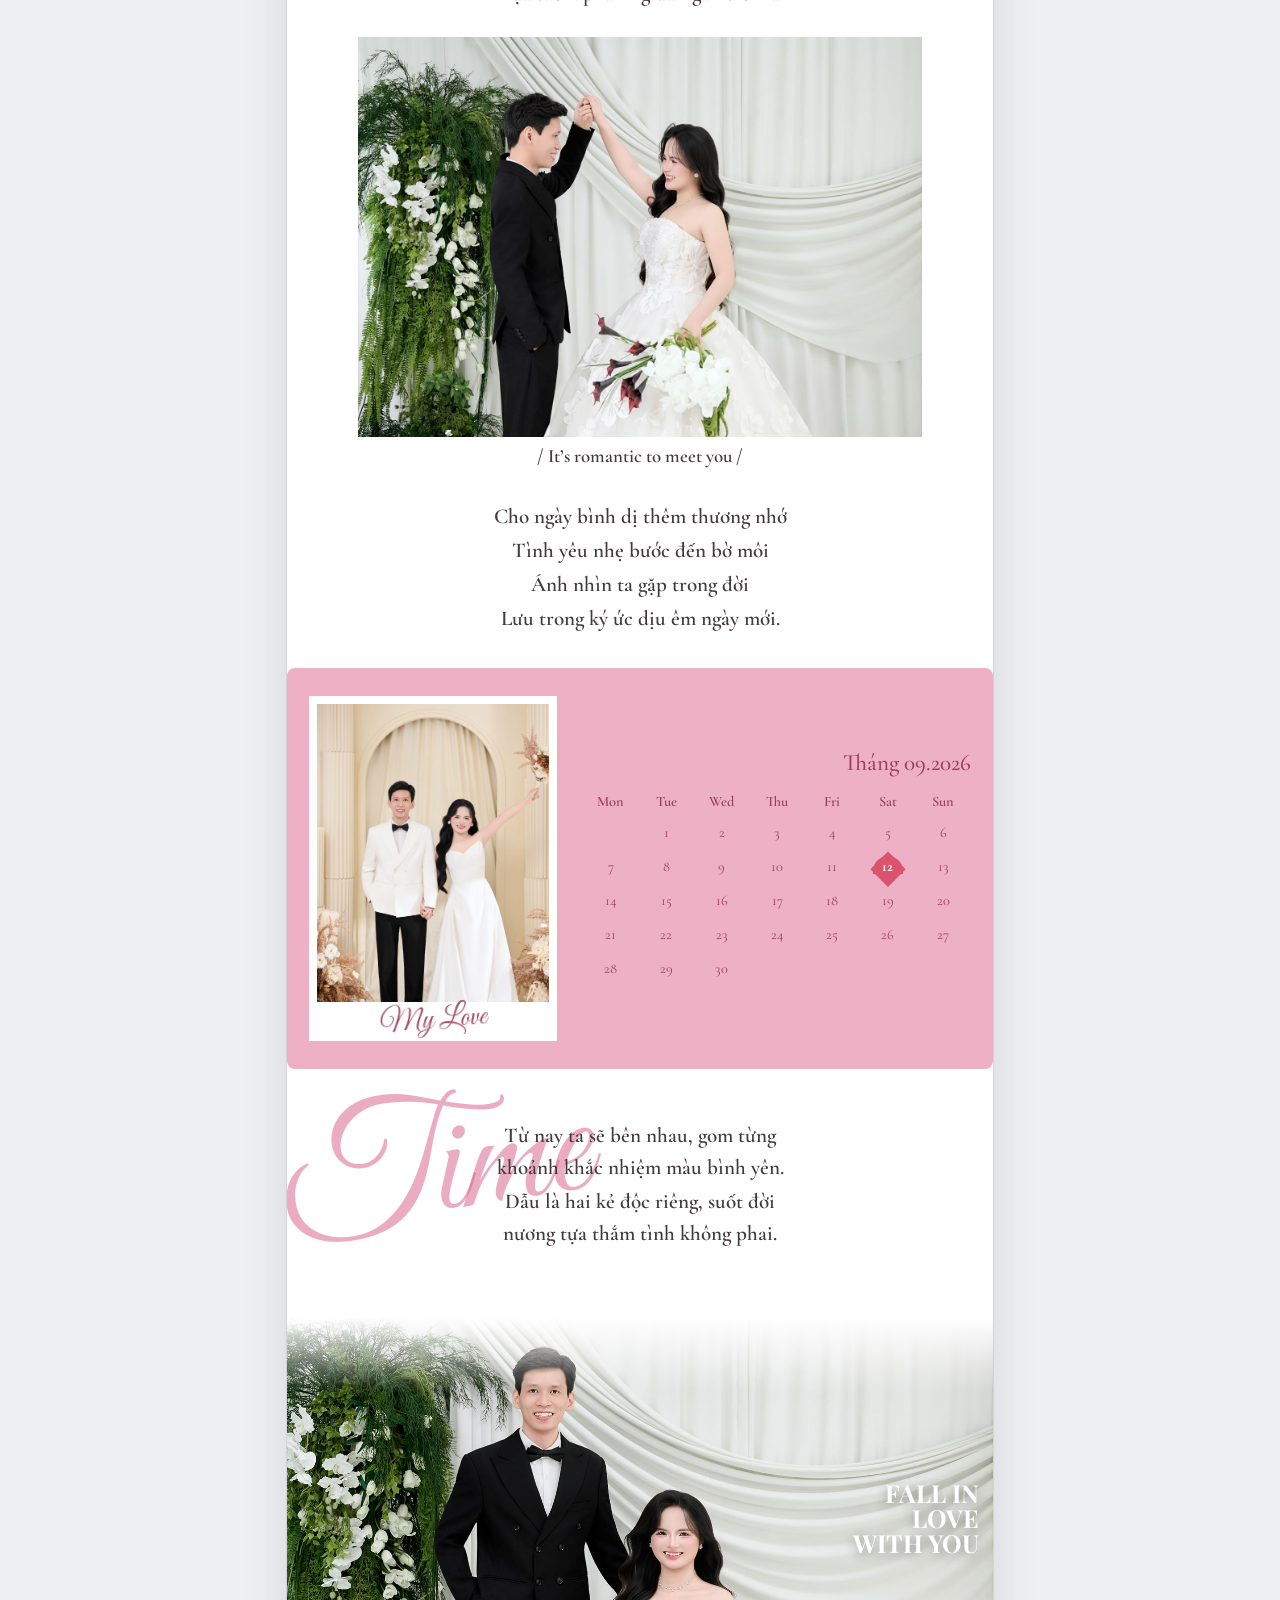
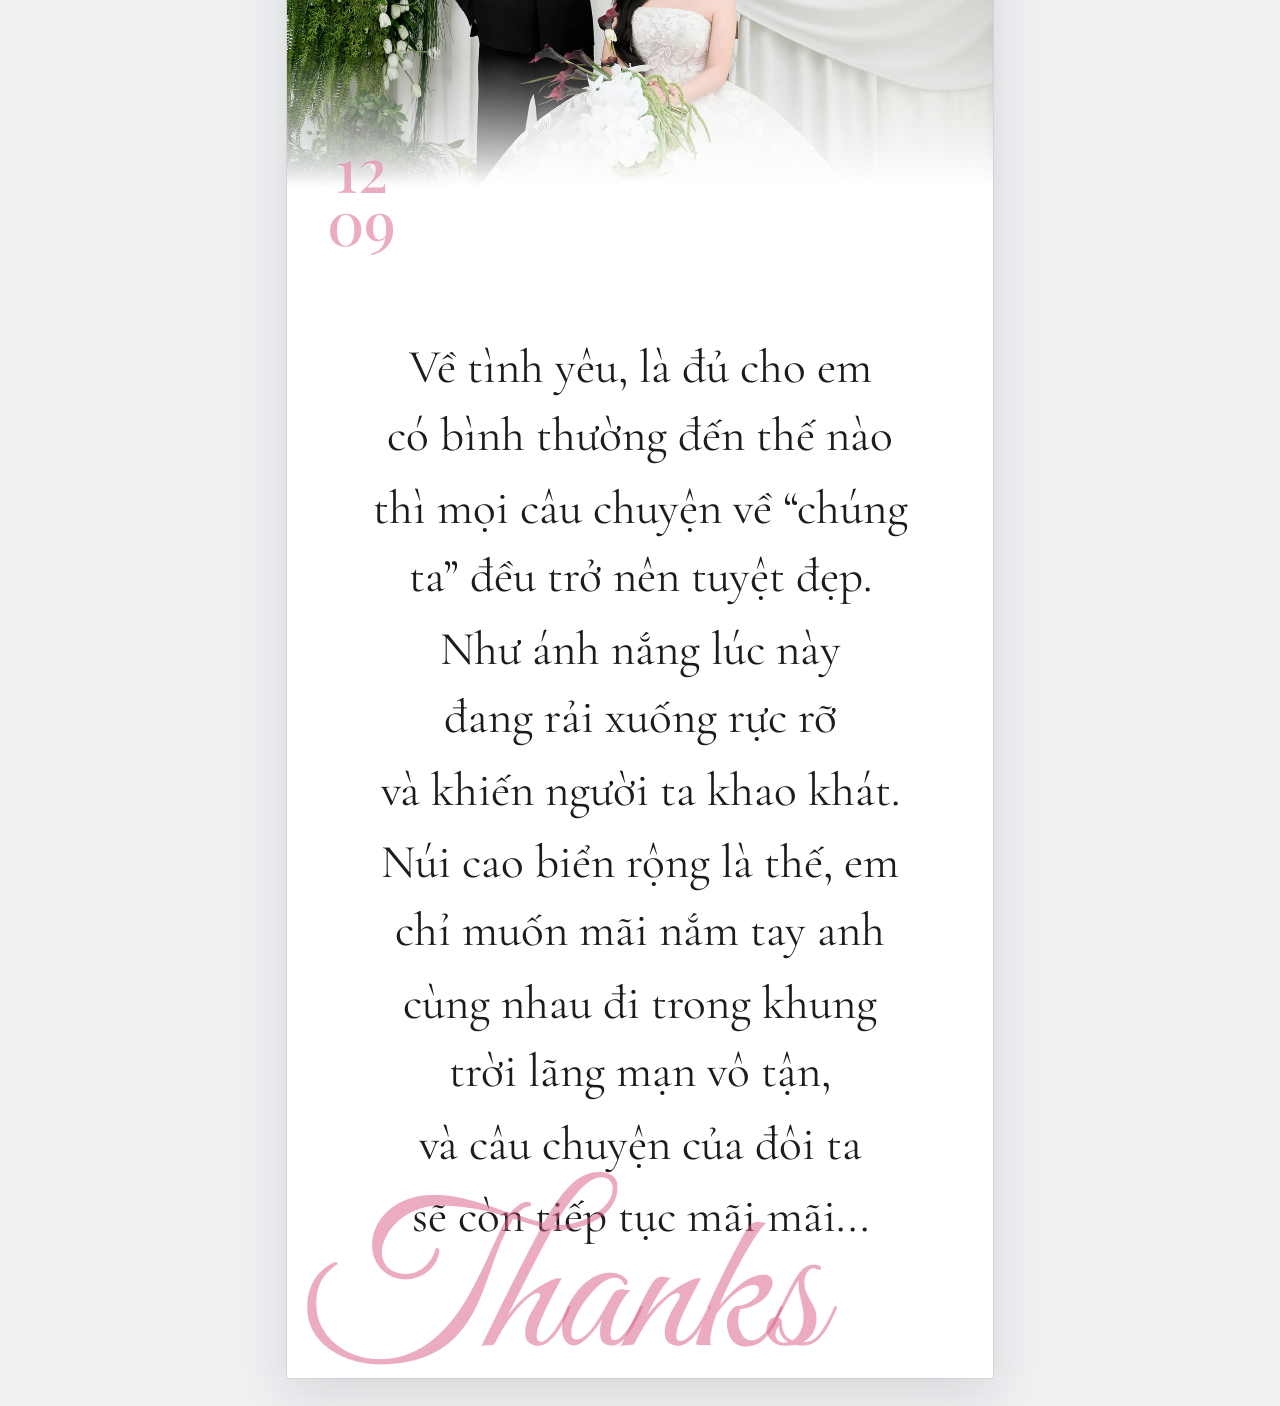
==== commit bf9c71ff: "update" ====
--- a/index.html
+++ b/index.html
@@ -31,7 +31,7 @@
     <script src="./js/main.js" defer></script>
 </head>
 <body>
-    <audio id="weddingMusic" autoplay loop preload="auto" playsinline webkit-playsinline>
+    <audio id="weddingMusic" loop preload="none" playsinline webkit-playsinline>
         <source src="./assets/music/wedding.mp3" type="audio/mpeg">
     </audio>
 
@@ -63,7 +63,7 @@
             <div class="sweet-script reveal" aria-hidden="true">Sweet Day</div>
             <div class="double-happiness reveal" aria-hidden="true">囍</div>
             <figure class="hero-photo reveal">
-                <img src="./assets/images/TTD_8202.jpg" alt="Thanh Hà và Hải Anh trong ngày cưới">
+                <img src="./assets/images/web/TTD_8202.jpg" width="1400" height="2104" fetchpriority="high" decoding="async" alt="Thanh Hà và Hải Anh trong ngày cưới">
             </figure>
         </section>
 
@@ -85,11 +85,11 @@
                 <span>LOVE</span><span>YOU</span><span>FOREVER</span>
             </div>
             <div class="portrait-pair">
-                <button class="gallery-item portrait-wide reveal" type="button" data-full="./assets/images/TTD_8282.jpg">
-                    <img src="./assets/images/TTD_8282.jpg" alt="Ảnh cưới của Thanh Hà và Hải Anh">
+                <button class="gallery-item portrait-wide reveal" type="button" data-full="./assets/images/web/TTD_8282.jpg">
+                    <img src="./assets/images/web/TTD_8282.jpg" width="1400" height="2104" loading="lazy" decoding="async" alt="Ảnh cưới của Thanh Hà và Hải Anh">
                 </button>
-                <button class="gallery-item portrait-wide portrait-wide-right reveal" type="button" data-full="./assets/images/TTD_8606.jpg">
-                    <img src="./assets/images/TTD_8606.jpg" alt="Thanh Hà và Hải Anh bên nhau trong bộ ảnh cưới">
+                <button class="gallery-item portrait-wide portrait-wide-right reveal" type="button" data-full="./assets/images/web/TTD_8606.jpg">
+                    <img src="./assets/images/web/TTD_8606.jpg" width="1400" height="2104" loading="lazy" decoding="async" alt="Thanh Hà và Hải Anh bên nhau trong bộ ảnh cưới">
                 </button>
             </div>
         </section>
@@ -111,7 +111,7 @@
 
             <div class="event-info reveal">
                 <div class="event-seal" aria-hidden="true">
-                    <img src="./assets/images/event-seal.png" alt="">
+                    <img src="./assets/images/web/event-seal.png" width="160" height="141" loading="lazy" decoding="async" alt="">
                 </div>
 
                 <article class="event-card-block">
@@ -189,7 +189,7 @@
                 </p>
 
                 <div class="event-bouquet" aria-hidden="true">
-                    <img src="./assets/images/event-bouquet.png" alt="">
+                    <img src="./assets/images/web/event-bouquet.png" width="360" height="374" loading="lazy" decoding="async" alt="">
                 </div>
             </div>
         </section>
@@ -203,8 +203,8 @@
                 <p>Tựa sao lấp lánh giữa ngần trời xa</p>
             </div>
             <div class="script-watermark" aria-hidden="true">Love</div>
-            <button class="gallery-item offset-photo reveal" type="button" data-full="./assets/images/TTD_8202.jpg">
-                <img src="./assets/images/TTD_8261.jpg" alt="Khoảnh khắc cưới lãng mạn">
+            <button class="gallery-item offset-photo reveal" type="button" data-full="./assets/images/web/TTD_8202.jpg">
+                <img src="./assets/images/web/TTD_8261.jpg" width="1400" height="2104" loading="lazy" decoding="async" alt="Khoảnh khắc cưới lãng mạn">
             </button>
             <p class="quote-line reveal">/ It’s romantic to meet you /</p>
             <div class="poem-block poem-center reveal">
@@ -219,7 +219,7 @@
             <div class="calendar-comparison-panel reveal">
                 <figure class="calendar-comparison-photo">
                     <div class="calendar-comparison-crop">
-                        <img src="./assets/images/TTD_8756.jpg" alt="Thanh Hà và Hải Anh">
+                        <img src="./assets/images/web/TTD_8756.jpg" width="1400" height="2104" loading="lazy" decoding="async" alt="Thanh Hà và Hải Anh">
                     </div>
                     <figcaption>My Love</figcaption>
                 </figure>
@@ -240,8 +240,8 @@
                 <p>Từ nay ta sẽ bên nhau, gom từng khoảnh khắc nhiệm màu bình yên.</p>
                 <p>Dẫu là hai kẻ độc riêng, suốt đời nương tựa thắm tình không phai.</p>
             </div>
-            <button class="gallery-item soft-photo reveal" type="button" data-full="./assets/images/TTD_8330.jpg">
-                <img src="./assets/images/TTD_8330.jpg" alt="Thanh Hà và Hải Anh cùng nắm tay">
+            <button class="gallery-item soft-photo reveal" type="button" data-full="./assets/images/web/TTD_8330.jpg">
+                <img src="./assets/images/web/TTD_8330.jpg" width="1400" height="2104" loading="lazy" decoding="async" alt="Thanh Hà và Hải Anh cùng nắm tay">
             </button>
             <div class="fall-title reveal">
                 <span>FALL IN</span>
@@ -286,7 +286,7 @@
     <div class="lightbox" id="lightbox" aria-hidden="true">
         <button class="lightbox-close" id="lightboxClose" type="button" aria-label="Đóng ảnh">&times;</button>
         <button class="lightbox-nav lightbox-prev" id="lightboxPrev" type="button" aria-label="Ảnh trước">&#8249;</button>
-        <img id="lightboxImage" src="./assets/images/couple-01.jpg" alt="">
+        <img id="lightboxImage" alt="">
         <button class="lightbox-nav lightbox-next" id="lightboxNext" type="button" aria-label="Ảnh tiếp theo">&#8250;</button>
     </div>
 </body>
--- a/css/style.css
+++ b/css/style.css
@@ -583,11 +583,11 @@
 .offset-photo {
     position: relative;
     z-index: 2;
-    width: 100%;
+    width: 80%;
     height: auto;
     aspect-ratio: 302 / 214;
     display: block;
-    margin: 28px 0 8px;
+    margin: 28px auto 8px;
     overflow: hidden;
 }
 
@@ -868,7 +868,7 @@
     z-index: 14;
     display: grid;
     gap: 2px;
-    color: var(--pink-script);
+    color: #fff;
     font-family: var(--font-display);
     font-size: 1.55rem;
     font-weight: 700;
@@ -993,7 +993,7 @@
     filter: blur(14px);
     transform: scale(1.08);
     pointer-events: none;
-    transition: opacity 1500ms ease 3100ms;
+    transition: opacity 850ms ease 2050ms;
 }
 
 .opening-screen::after {
@@ -1005,7 +1005,7 @@
         radial-gradient(circle at 24% 30%, rgba(255, 255, 255, 0.28), transparent 19%),
         radial-gradient(circle at 74% 62%, rgba(255, 255, 255, 0.24), transparent 22%);
     pointer-events: none;
-    transition: opacity 1200ms ease 2600ms;
+    transition: opacity 700ms ease 1800ms;
 }
 
 .opening-screen.is-open::before,
@@ -1021,8 +1021,8 @@
     transform-style: preserve-3d;
     animation: mailFloat 2200ms ease-in-out infinite alternate;
     transition:
-        opacity 900ms ease 2700ms,
-        transform 1200ms cubic-bezier(0.4, 0, 0.2, 1) 2400ms;
+        opacity 600ms ease 1900ms,
+        transform 850ms cubic-bezier(0.4, 0, 0.2, 1) 1600ms;
 }
 
 .opening-screen.is-open .opening-mail {
@@ -1047,8 +1047,8 @@
     opacity: 0.94;
     transform: translateY(34%) scale(0.92);
     transition:
-        transform 1700ms cubic-bezier(0.2, 0.78, 0.2, 1) 360ms,
-        opacity 700ms ease 2500ms;
+        transform 1100ms cubic-bezier(0.2, 0.78, 0.2, 1) 220ms,
+        opacity 500ms ease 1700ms;
 }
 
 .opening-screen.is-open .mail-card {
@@ -1088,7 +1088,7 @@
     z-index: 6;
     clip-path: polygon(0 0, 100% 0, 50% 68%);
     transform-origin: top center;
-    transition: transform 1450ms cubic-bezier(0.2, 0.82, 0.2, 1) 180ms;
+    transition: transform 950ms cubic-bezier(0.2, 0.82, 0.2, 1) 120ms;
 }
 
 .mail-flap-left {
@@ -1096,7 +1096,7 @@
     clip-path: polygon(0 0, 52% 50%, 0 100%);
     background: linear-gradient(90deg, #f9bacd, #f39db8);
     transform-origin: left center;
-    transition: transform 1550ms cubic-bezier(0.22, 0.72, 0.18, 1) 760ms;
+    transition: transform 1000ms cubic-bezier(0.22, 0.72, 0.18, 1) 480ms;
 }
 
 .mail-flap-right {
@@ -1104,7 +1104,7 @@
     clip-path: polygon(100% 0, 48% 50%, 100% 100%);
     background: linear-gradient(270deg, #f9bacd, #f39db8);
     transform-origin: right center;
-    transition: transform 1550ms cubic-bezier(0.22, 0.72, 0.18, 1) 760ms;
+    transition: transform 1000ms cubic-bezier(0.22, 0.72, 0.18, 1) 480ms;
 }
 
 .mail-flap-bottom {
@@ -1125,7 +1125,7 @@
         #cf5c72;
     box-shadow: 0 7px 14px rgba(116, 42, 67, 0.2);
     transform: translate(-50%, -50%);
-    transition: opacity 520ms ease 180ms, transform 520ms ease 180ms;
+    transition: opacity 400ms ease 120ms, transform 400ms ease 120ms;
 }
 
 .opening-screen.is-open .mail-flap-top {
@@ -1158,8 +1158,8 @@
     transform: translateX(0) rotateY(0deg);
     transform-style: preserve-3d;
     transition:
-        transform 3500ms cubic-bezier(0.74, 0, 0.14, 1) 1150ms,
-        opacity 1200ms ease 3100ms;
+        transform 2300ms cubic-bezier(0.74, 0, 0.14, 1) 650ms,
+        opacity 750ms ease 2100ms;
     will-change: transform;
 }
 
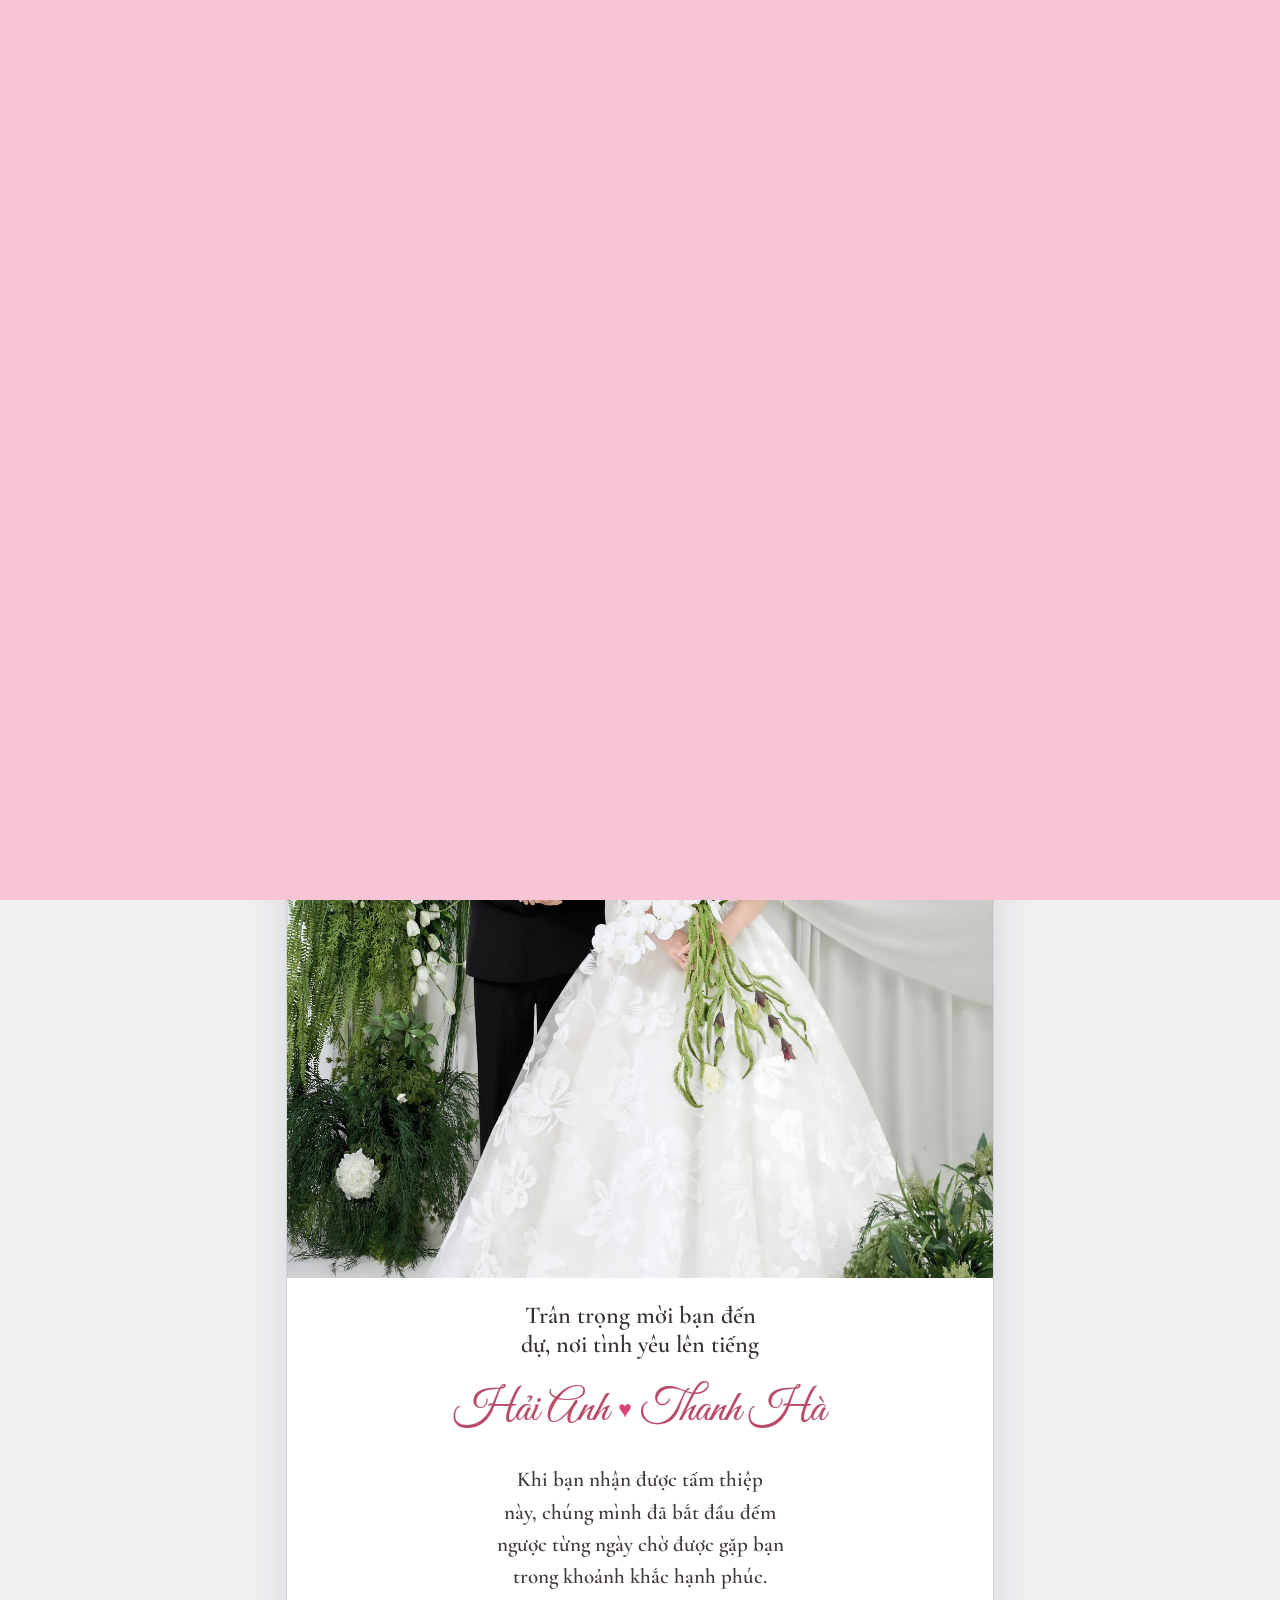
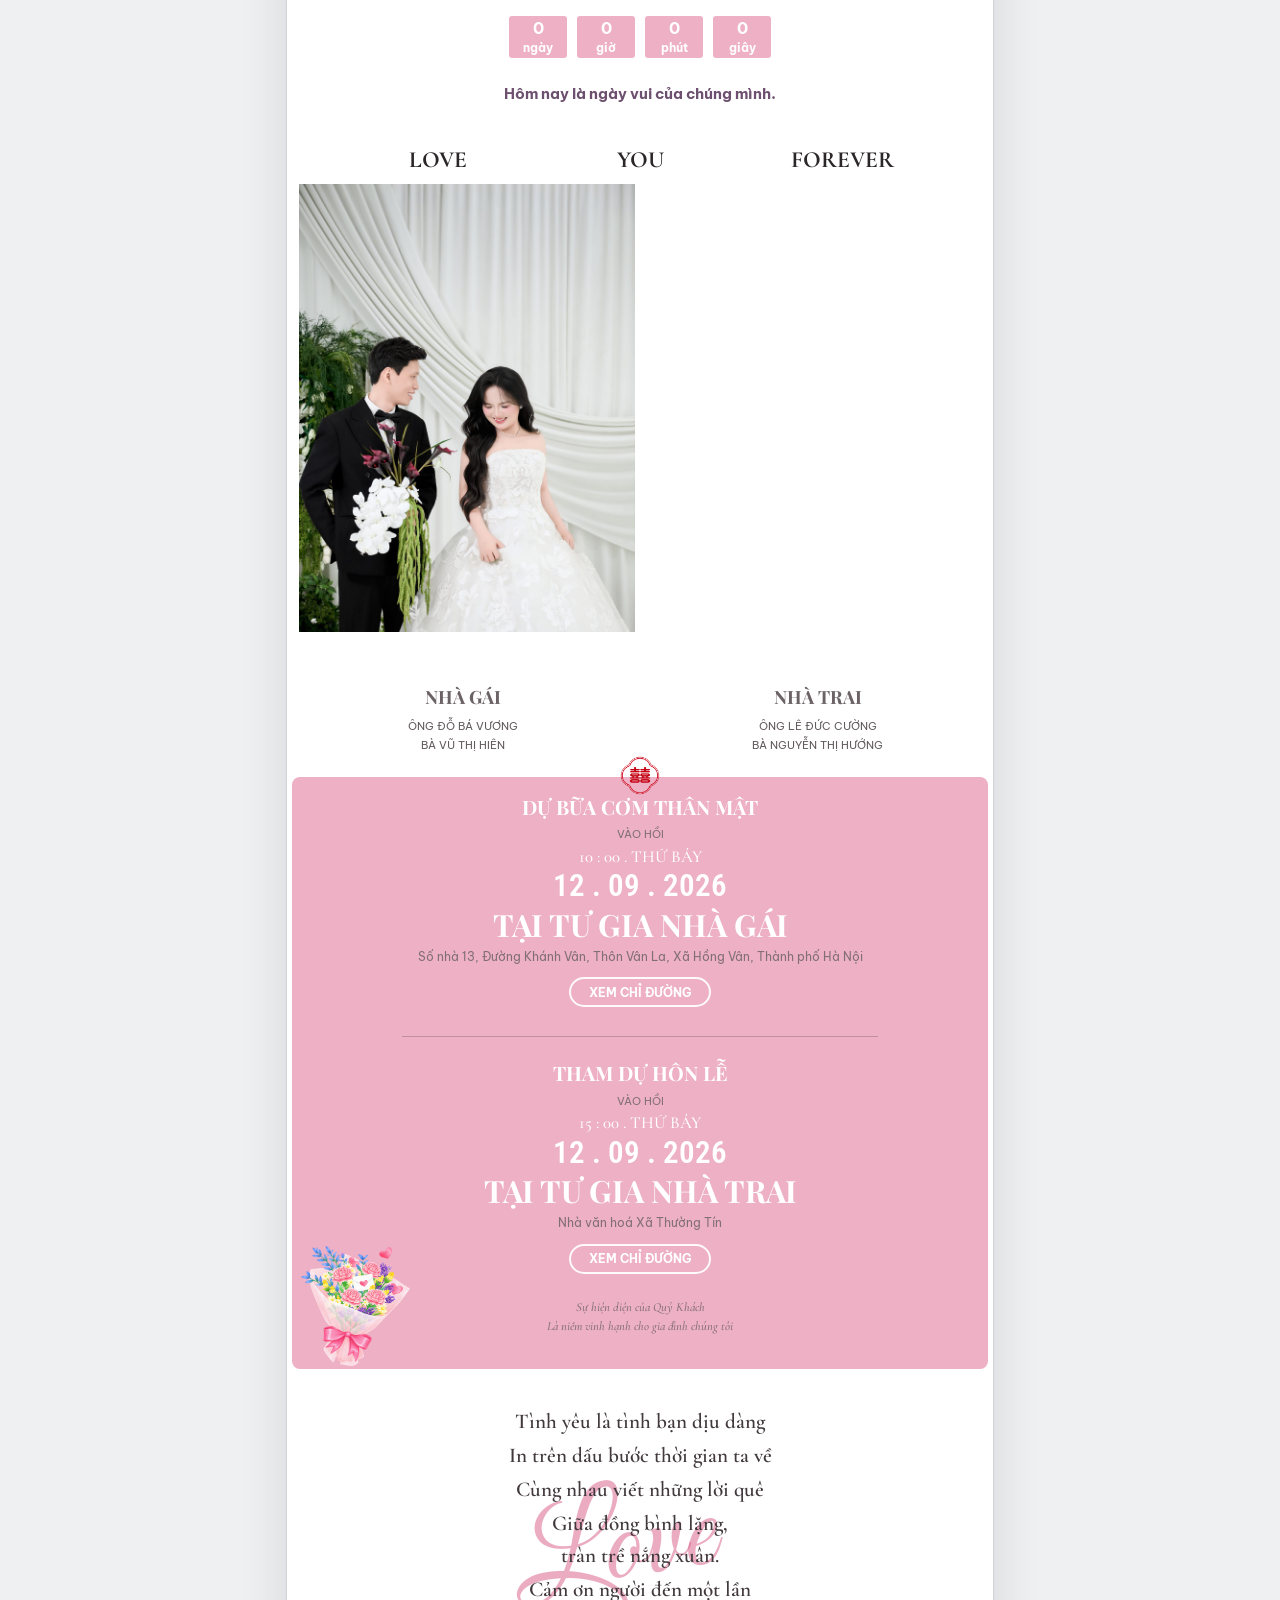
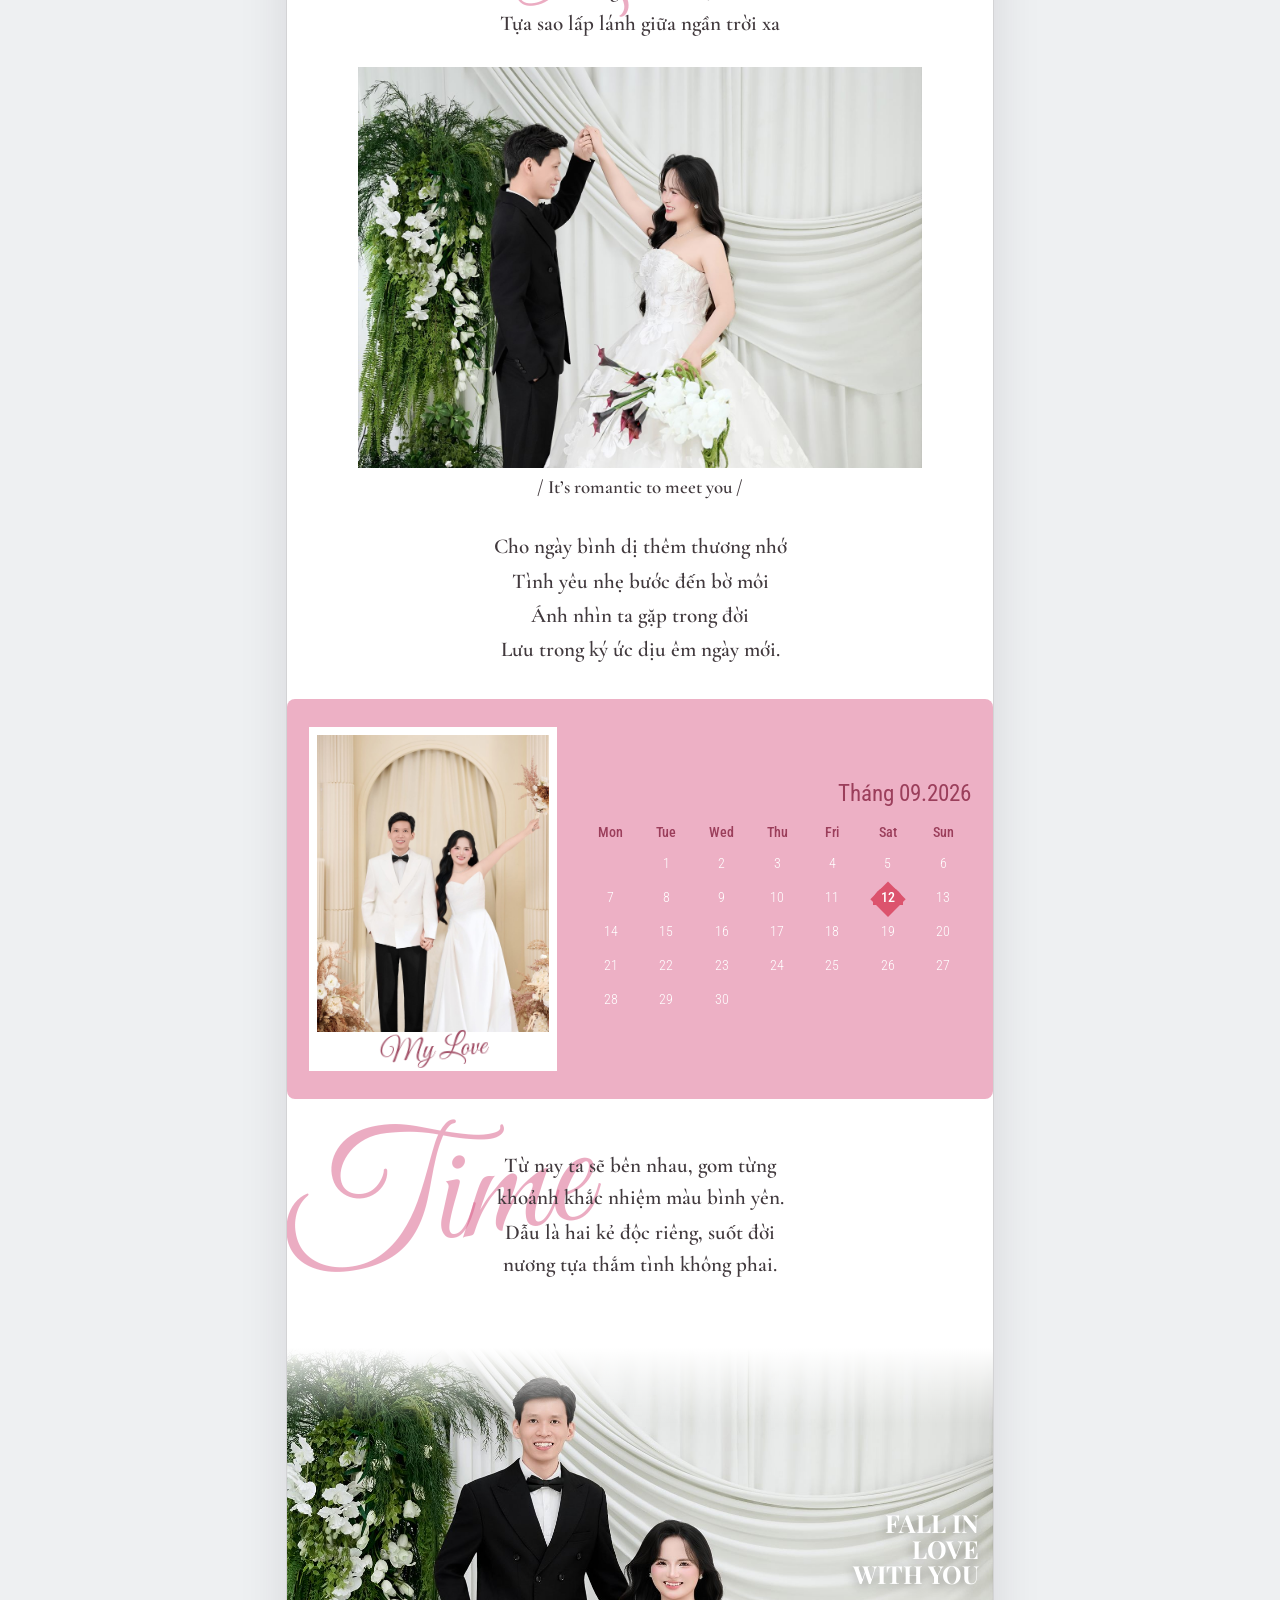
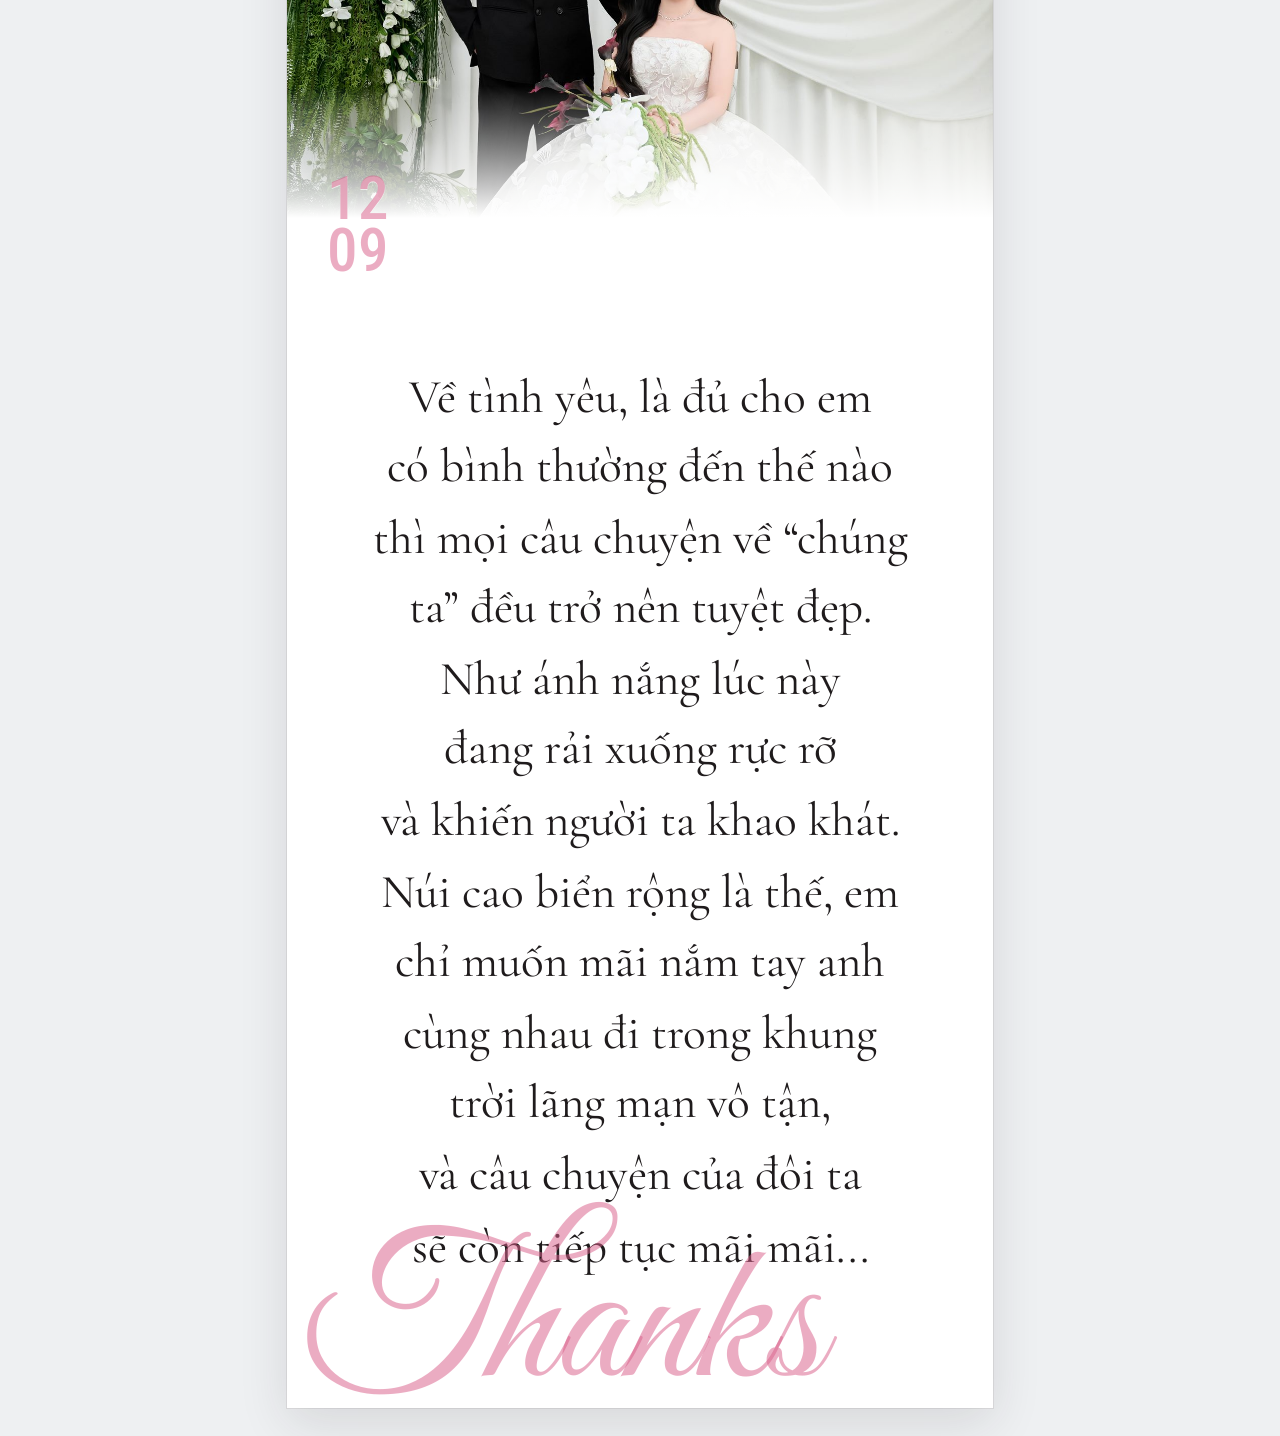
==== commit 80d5d439: "update" ====
--- a/index.html
+++ b/index.html
@@ -25,7 +25,7 @@
     <meta name="theme-color" content="#ffffff">
     <link rel="preconnect" href="https://fonts.googleapis.com">
     <link rel="preconnect" href="https://fonts.gstatic.com" crossorigin>
-    <link href="https://fonts.googleapis.com/css2?family=Be+Vietnam+Pro:wght@300;400;500;600;700&family=Cormorant+Garamond:wght@400;500;600;700&family=Great+Vibes&family=Playfair+Display:wght@400;500;600;700&display=swap" rel="stylesheet">
+    <link href="https://fonts.googleapis.com/css2?family=Be+Vietnam+Pro:wght@300;400;500;600;700&family=Cormorant+Garamond:wght@400;500;600;700&family=Great+Vibes&family=Playfair+Display:wght@400;500;600;700&family=Roboto+Condensed:wght@300;400;500&display=swap" rel="stylesheet">
     <link rel="icon" href="data:image/svg+xml,%3Csvg xmlns='http://www.w3.org/2000/svg' viewBox='0 0 64 64'%3E%3Crect width='64' height='64' rx='16' fill='%23fff1f6'/%3E%3Cpath d='M32 50S13 38 13 24.5C13 17.6 18.5 13 24.4 13c3.4 0 6.3 1.6 7.6 4.1C33.3 14.6 36.2 13 39.6 13 45.5 13 51 17.6 51 24.5C51 38 32 50 32 50Z' fill='%23d85f8a'/%3E%3C/svg%3E">
     <link rel="stylesheet" href="./css/style.css">
     <script src="./js/main.js" defer></script>
@@ -69,7 +69,7 @@
 
         <section class="intro-ref section-white">
             <p class="large-serif reveal">Trân trọng mời bạn đến dự, nơi tình yêu lên tiếng</p>
-            <h2 class="couple-line reveal"><span id="groomName">Hải Anh</span> &amp; <span id="brideName">Thanh Hà</span></h2>
+            <h2 class="couple-line reveal"><span id="groomName">Hải Anh</span><span class="sr-only"> và </span><span class="couple-heart" aria-hidden="true">♥</span><span id="brideName">Thanh Hà</span></h2>
             <p class="poem reveal">Khi bạn nhận được tấm thiệp này, chúng mình đã bắt đầu đếm ngược từng ngày chờ được gặp bạn trong khoảnh khắc hạnh phúc.</p>
             <div class="countdown reveal" id="countdown" aria-label="Đếm ngược đến ngày cưới">
                 <div><strong id="countDays">0</strong><span>ngày</span></div>
--- a/css/style.css
+++ b/css/style.css
@@ -12,6 +12,7 @@
     --font-serif: "Cormorant Garamond", "Noto Serif", serif;
     --font-display: "Playfair Display", "Cormorant Garamond", serif;
     --font-script: "Great Vibes", "Segoe Script", cursive;
+    --font-calendar: "Roboto Condensed", "Arial Narrow", sans-serif;
 }
 
 *,
@@ -130,7 +131,7 @@
 }
 
 .hero-title {
-    margin: 34px auto 8px;
+    margin: 34px auto 4px;
     color: #111;
     font-family: var(--font-body);
     font-size: clamp(1.28rem, 5.75vw, 1.52rem);
@@ -140,11 +141,12 @@
 
 .hero-date {
     display: block;
-    top: 16px;
+    top: 0;
     color: #4f484d;
-    font-family: var(--font-serif);
-    font-size: clamp(1.18rem, 5.1vw, 1.38rem);
+    font-family: var(--font-calendar);
+    font-size: clamp(1.45rem, 6.4vw, 1.75rem);
     font-weight: 400;
+    font-variant-numeric: lining-nums tabular-nums;
     line-height: 1;
 }
 
@@ -218,15 +220,28 @@
 }
 
 .couple-line {
-    width: min(100% - 44px, 342px);
-    margin: 0 auto 22px;
-    color: #151112;
-    font-family: var(--font-serif);
-    font-size: 1.72rem;
+    width: 100%;
+    margin: -2px auto 20px;
+    padding: 0.1em 8px 0.16em;
+    color: #b94b68;
+    font-family: var(--font-script);
+    font-size: clamp(1.75rem, 8.5vw, 2.75rem);
+    font-weight: 400;
+    line-height: 1.15;
+    text-align: center;
+    -webkit-text-stroke: 0.2px currentColor;
+    white-space: nowrap;
+}
+
+.couple-heart {
+    display: inline-block;
+    margin: 0 0.42em;
+    color: #d94372;
+    font-family: Arial, sans-serif;
+    font-size: 0.52em;
     font-weight: 700;
     line-height: 1;
-    text-align: center;
-    white-space: nowrap;
+    vertical-align: 0.14em;
 }
 
 .poem,
@@ -462,9 +477,10 @@
     display: block;
     margin: 2px 0 6px;
     color: #fff;
-    font-family: var(--font-display);
+    font-family: var(--font-calendar);
     font-size: 1.94rem;
     font-weight: 600;
+    font-variant-numeric: lining-nums tabular-nums;
     line-height: 1.08;
 }
 
@@ -665,9 +681,10 @@
 
 .calendar-comparison-content h2 {
     margin: 0 0 12px;
-    font-family: var(--font-serif);
+    color: #9b3e5b;
+    font-family: var(--font-calendar);
     font-size: clamp(1.08rem, 4.6vw, 1.45rem);
-    font-weight: 500;
+    font-weight: 400;
     line-height: 1.1;
     text-align: right;
 }
@@ -685,20 +702,26 @@
     min-height: 34px;
     display: grid;
     place-items: center;
-    font-family: var(--font-serif);
+    font-family: var(--font-calendar);
     font-size: clamp(0.69rem, 3vw, 0.9rem);
     line-height: 1;
 }
 
 .calendar-comparison-weekdays span {
     min-height: 28px;
-    font-weight: 600;
+    color: #9b3e5b;
+    font-weight: 500;
+}
+
+.calendar-comparison-days span {
+    color: #fff;
+    font-weight: 300;
 }
 
 .calendar-comparison-days .is-wedding-day {
     z-index: 1;
     color: #fff;
-    font-weight: 700;
+    font-weight: 500;
 }
 
 .calendar-comparison-days .is-wedding-day::before,
@@ -882,7 +905,8 @@
     left: 40px;
     bottom: 86px;
     color: var(--pink-script);
-    font-family: var(--font-display);
+    font-family: var(--font-calendar);
+    font-variant-numeric: lining-nums tabular-nums;
     line-height: 0.86;
     text-align: center;
     text-shadow: 0 1px 0 rgba(255, 255, 255, 0.65);
@@ -1377,12 +1401,12 @@
     }
 
     .hero-title {
-        margin: 58px auto 18px;
+        margin: 58px auto 8px;
         font-size: clamp(1.9rem, 5.45vw, 2.85rem);
     }
 
     .hero-date {
-        top: 40px;
+        top: 0;
         font-size: clamp(1.45rem, 3.6vw, 2.05rem);
     }
 
@@ -1538,7 +1562,7 @@
     }
 
     .hero-date {
-        top: 14px;
+        top: 0;
     }
 
     .hero-ref .sweet-script.reveal {
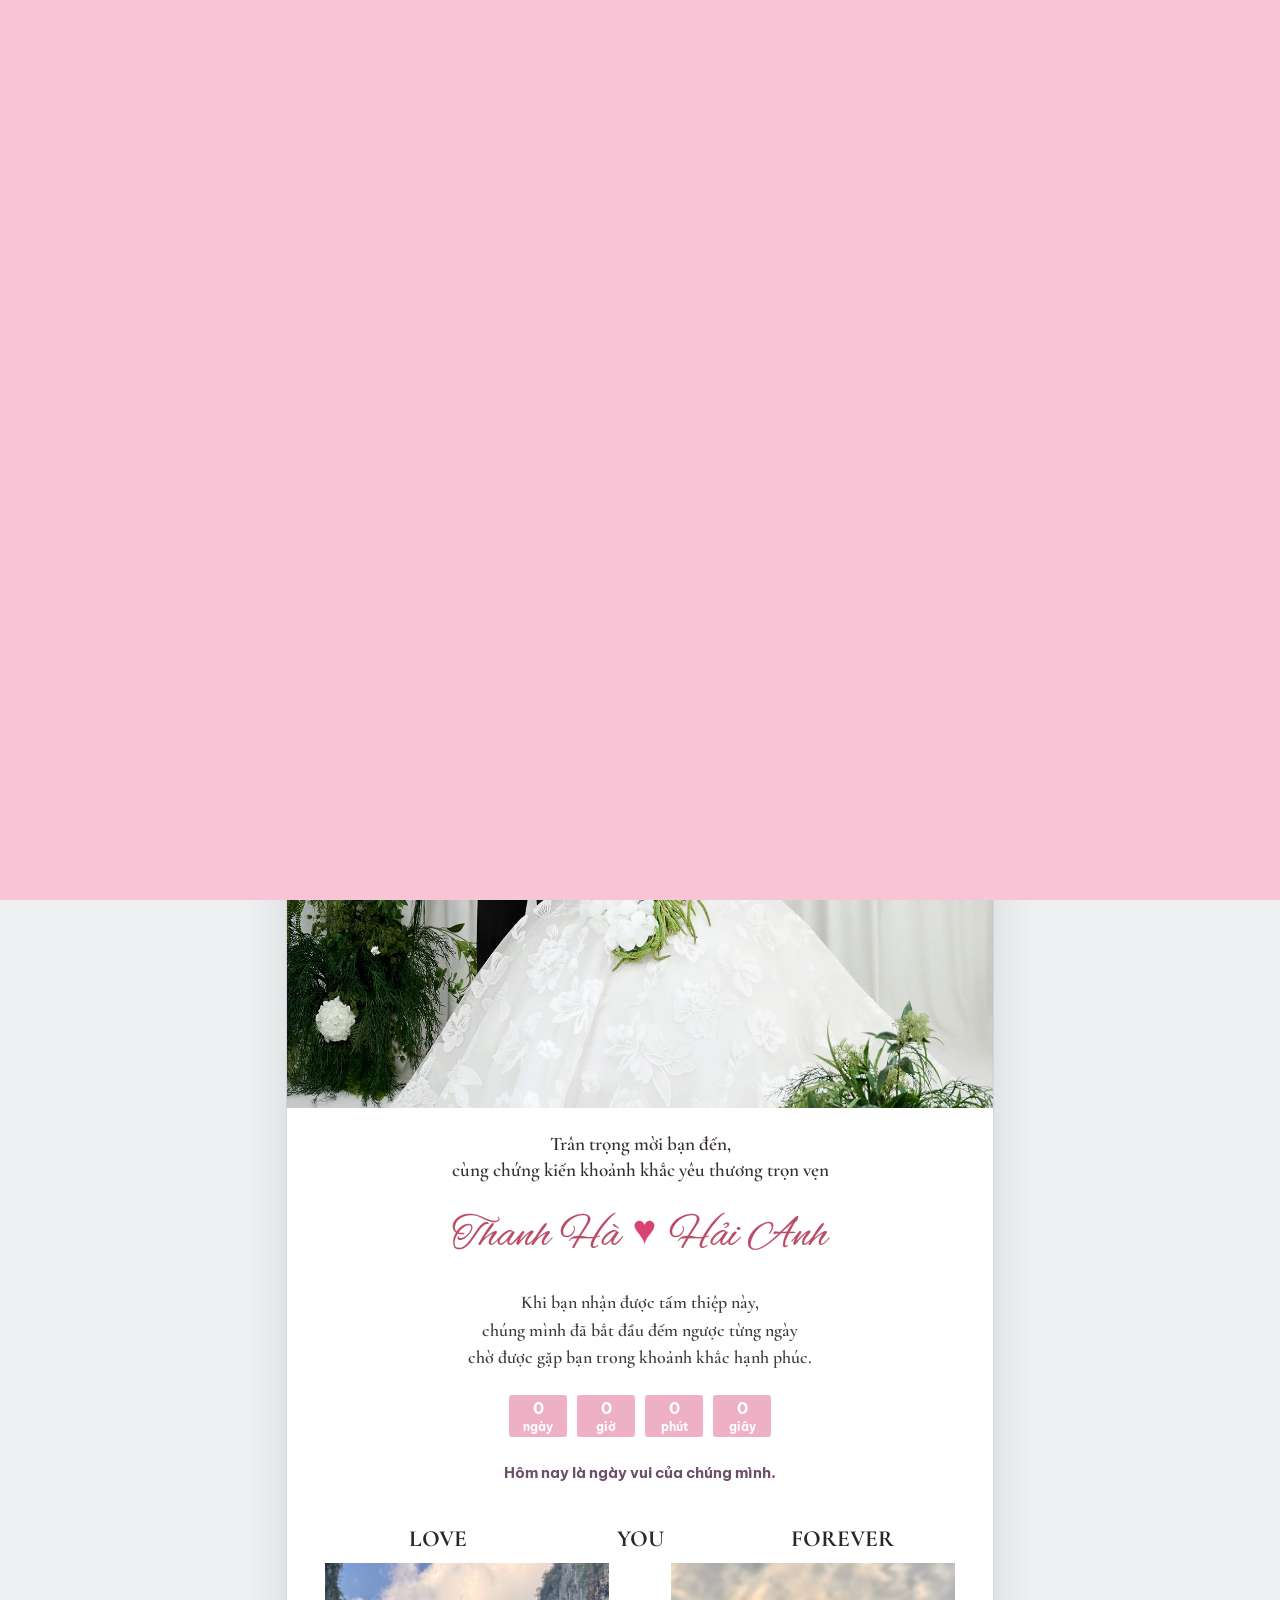
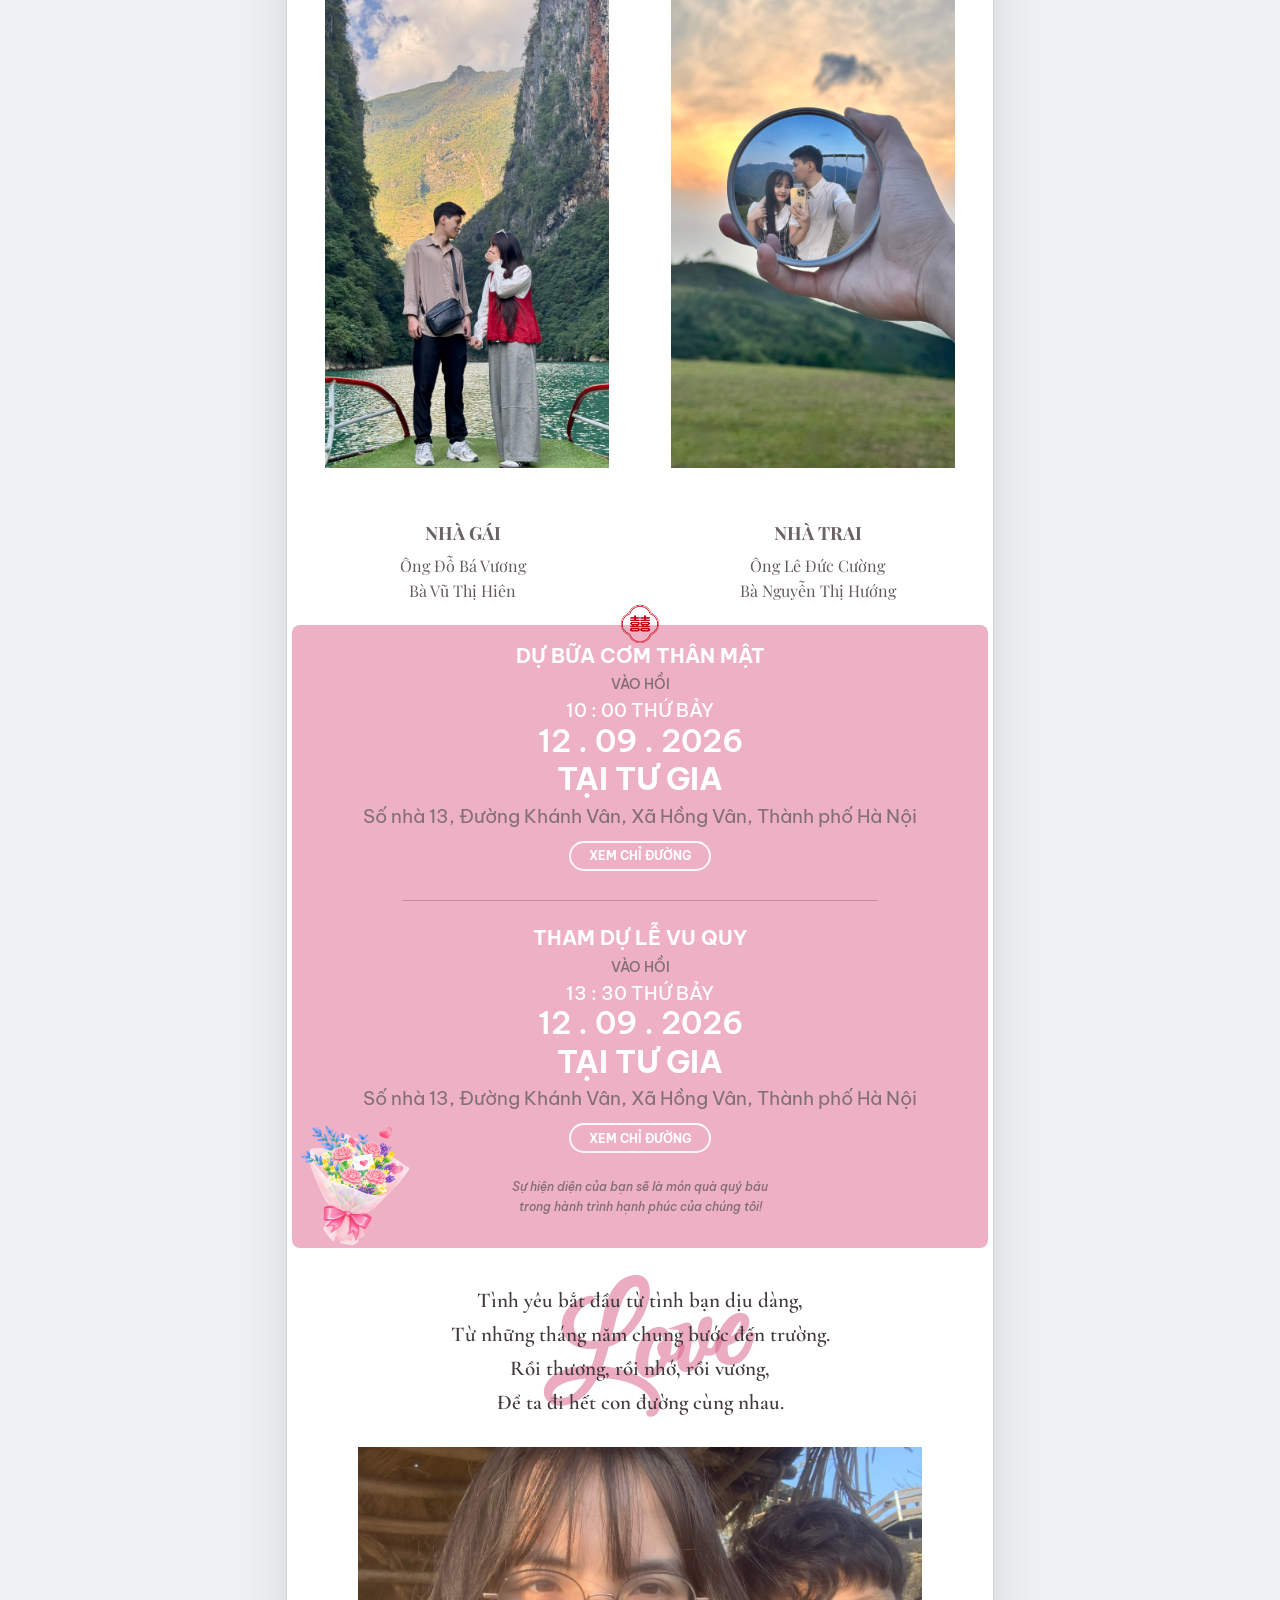
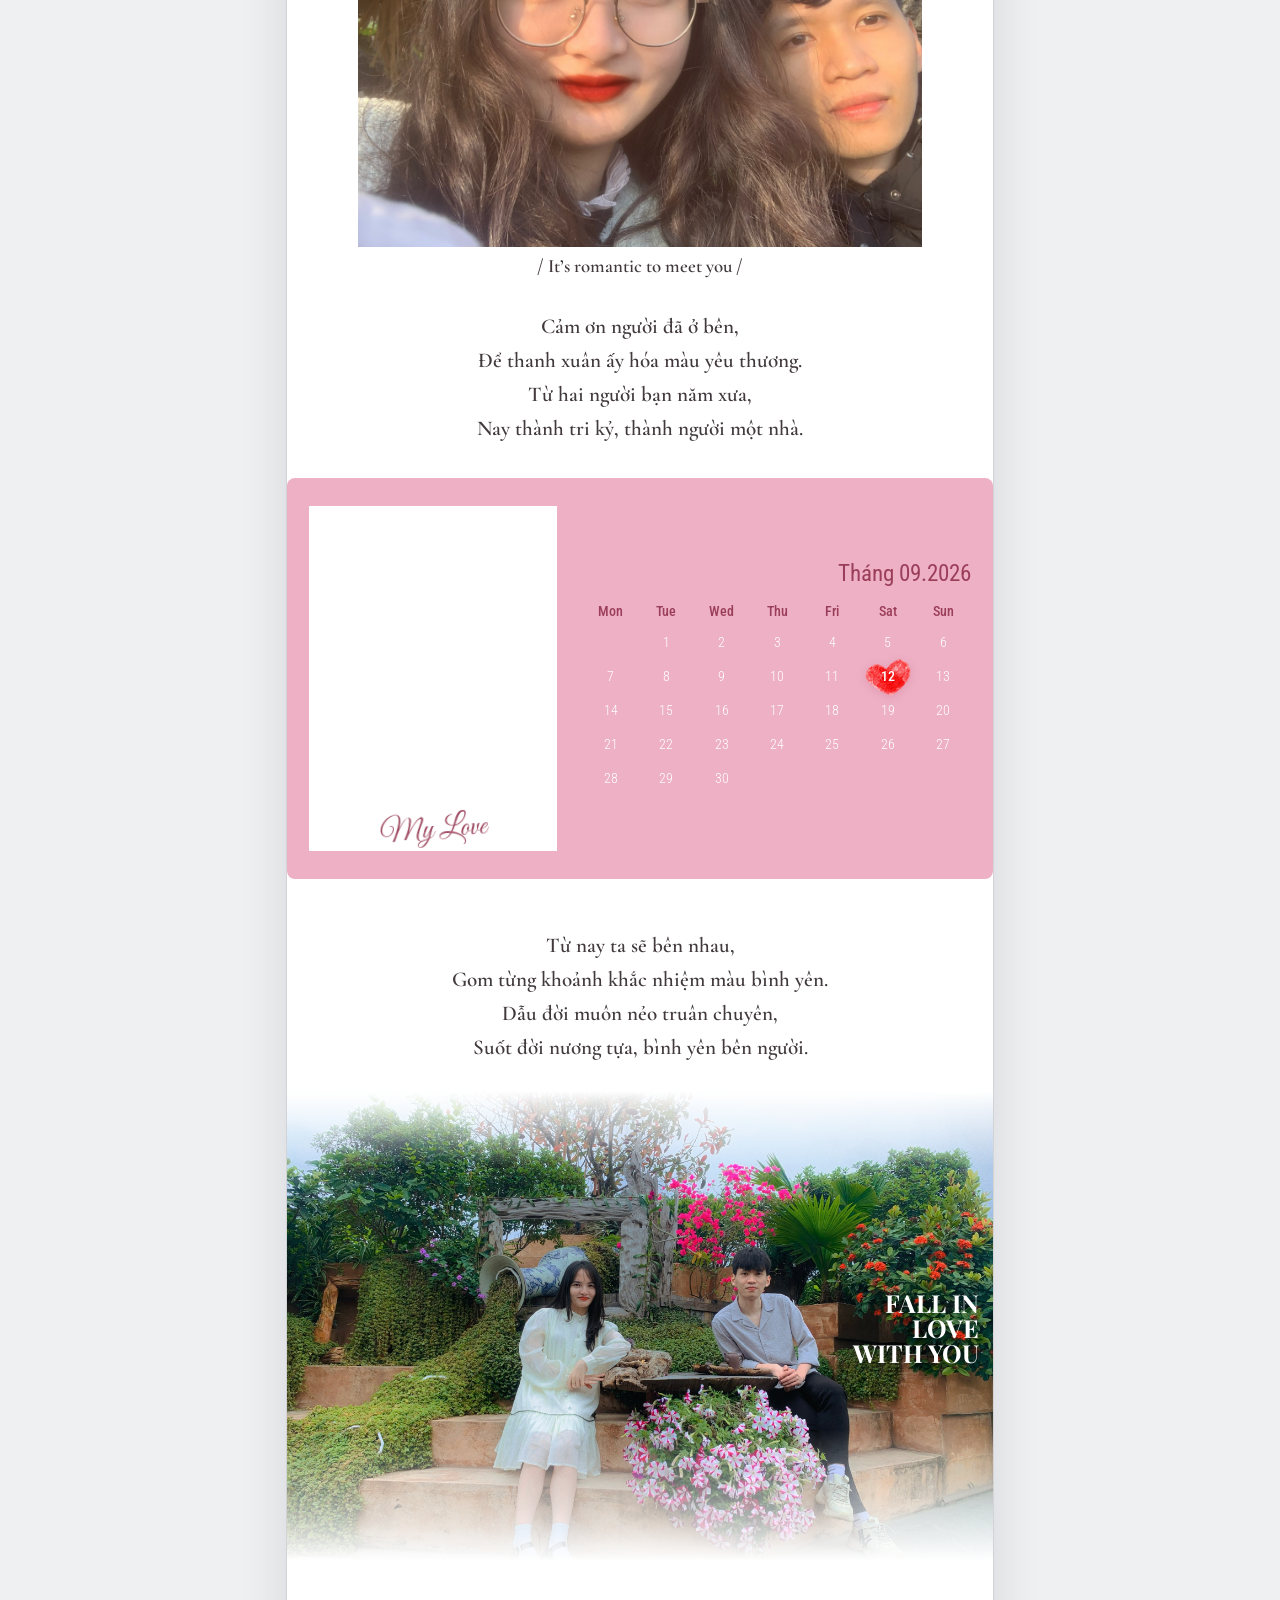
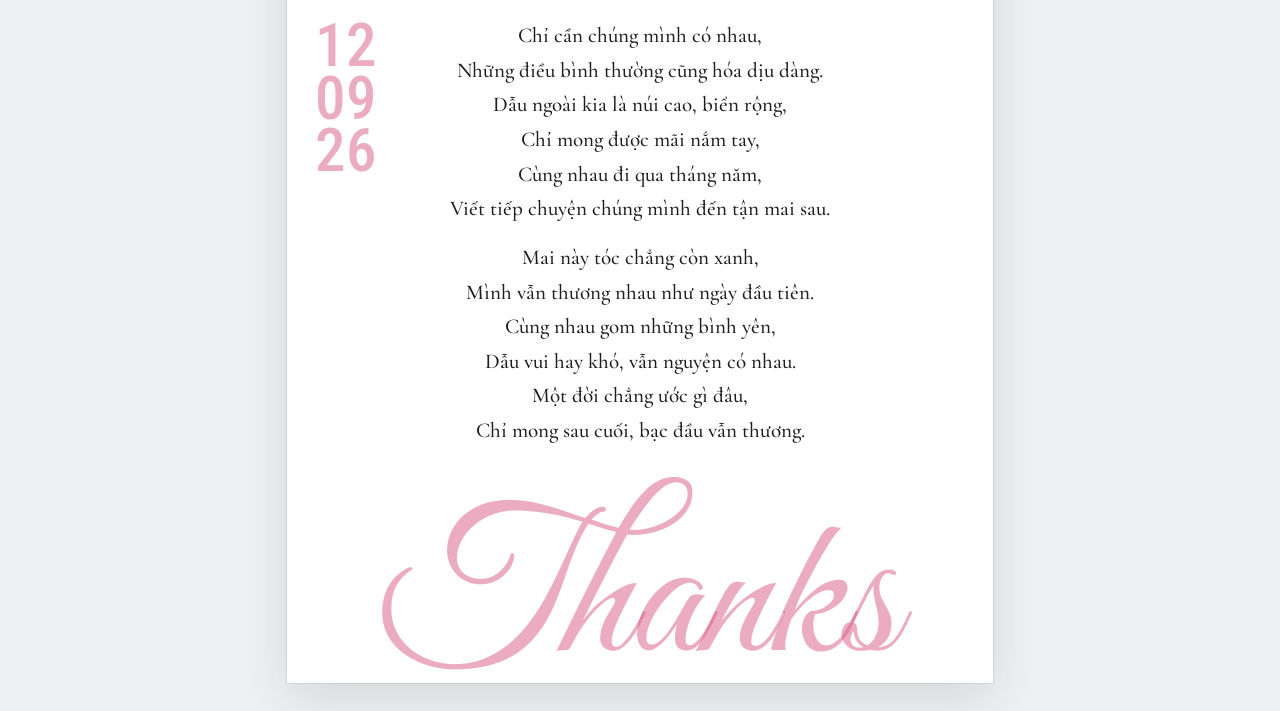
==== commit 0212cf80: "update" ====
--- a/index.html
+++ b/index.html
@@ -25,7 +25,7 @@
     <meta name="theme-color" content="#ffffff">
     <link rel="preconnect" href="https://fonts.googleapis.com">
     <link rel="preconnect" href="https://fonts.gstatic.com" crossorigin>
-    <link href="https://fonts.googleapis.com/css2?family=Be+Vietnam+Pro:wght@300;400;500;600;700&family=Cormorant+Garamond:wght@400;500;600;700&family=Great+Vibes&family=Playfair+Display:wght@400;500;600;700&family=Roboto+Condensed:wght@300;400;500&display=swap" rel="stylesheet">
+    <link href="https://fonts.googleapis.com/css2?family=Alex+Brush&family=Be+Vietnam+Pro:wght@300;400;500;600;700&family=Cormorant+Garamond:wght@400;500;600;700&family=Great+Vibes&family=Playfair+Display:wght@400;500;600;700&family=Roboto+Condensed:wght@300;400;500&display=swap" rel="stylesheet">
     <link rel="icon" href="data:image/svg+xml,%3Csvg xmlns='http://www.w3.org/2000/svg' viewBox='0 0 64 64'%3E%3Crect width='64' height='64' rx='16' fill='%23fff1f6'/%3E%3Cpath d='M32 50S13 38 13 24.5C13 17.6 18.5 13 24.4 13c3.4 0 6.3 1.6 7.6 4.1C33.3 14.6 36.2 13 39.6 13 45.5 13 51 17.6 51 24.5C51 38 32 50 32 50Z' fill='%23d85f8a'/%3E%3C/svg%3E">
     <link rel="stylesheet" href="./css/style.css">
     <script src="./js/main.js" defer></script>
@@ -58,19 +58,26 @@
             <p class="eyebrow reveal">Love and freedom, you and gentleness</p>
             <p class="eyebrow reveal">The most beautiful thing in the world is that when I like you, you also like me</p>
             <p class="eyebrow reveal">I love you not for who you are, but for who I am with you.</p>
-            <h1 class="hero-title reveal">Hẹn nhau ở đám cưới</h1>
+            <h1 class="hero-title reveal">Cùng chúng mình<br>đón ngày hạnh phúc</h1>
             <time class="hero-date reveal" id="heroDate">12/09/2026</time>
             <div class="sweet-script reveal" aria-hidden="true">Sweet Day</div>
             <div class="double-happiness reveal" aria-hidden="true">囍</div>
             <figure class="hero-photo reveal">
-                <img src="./assets/images/web/TTD_8202.jpg" width="1400" height="2104" fetchpriority="high" decoding="async" alt="Thanh Hà và Hải Anh trong ngày cưới">
+                <img src="./assets/images/web/TTD_8330.jpg" width="1400" height="2104" fetchpriority="high" decoding="async" alt="Thanh Hà và Hải Anh trong ngày cưới">
             </figure>
         </section>
 
         <section class="intro-ref section-white">
-            <p class="large-serif reveal">Trân trọng mời bạn đến dự, nơi tình yêu lên tiếng</p>
-            <h2 class="couple-line reveal"><span id="groomName">Hải Anh</span><span class="sr-only"> và </span><span class="couple-heart" aria-hidden="true">♥</span><span id="brideName">Thanh Hà</span></h2>
-            <p class="poem reveal">Khi bạn nhận được tấm thiệp này, chúng mình đã bắt đầu đếm ngược từng ngày chờ được gặp bạn trong khoảnh khắc hạnh phúc.</p>
+            <p class="large-serif reveal">
+                <span>Trân trọng mời bạn đến,</span>
+                <span class="invite-long-line">cùng chứng kiến khoảnh khắc yêu thương trọn vẹn</span>
+            </p>
+            <h2 class="couple-line reveal"><span id="brideName">Thanh Hà</span><span class="sr-only"> và </span><span class="couple-heart" aria-hidden="true">♥</span><span id="groomName">Hải Anh</span></h2>
+            <p class="poem reveal">
+                <span>Khi bạn nhận được tấm thiệp này,</span>
+                <span>chúng mình đã bắt đầu đếm ngược từng ngày</span>
+                <span>chờ được gặp bạn trong khoảnh khắc hạnh phúc.</span>
+            </p>
             <div class="countdown reveal" id="countdown" aria-label="Đếm ngược đến ngày cưới">
                 <div><strong id="countDays">0</strong><span>ngày</span></div>
                 <div><strong id="countHours">0</strong><span>giờ</span></div>
@@ -85,11 +92,11 @@
                 <span>LOVE</span><span>YOU</span><span>FOREVER</span>
             </div>
             <div class="portrait-pair">
-                <button class="gallery-item portrait-wide reveal" type="button" data-full="./assets/images/web/TTD_8282.jpg">
-                    <img src="./assets/images/web/TTD_8282.jpg" width="1400" height="2104" loading="lazy" decoding="async" alt="Ảnh cưới của Thanh Hà và Hải Anh">
+                <button class="gallery-item portrait-wide reveal" type="button" data-full="./assets/images/HG.jpg">
+                    <img src="./assets/images/HG.jpg" width="1400" height="2104" loading="lazy" decoding="async" alt="Ảnh cưới của Thanh Hà và Hải Anh">
                 </button>
-                <button class="gallery-item portrait-wide portrait-wide-right reveal" type="button" data-full="./assets/images/web/TTD_8606.jpg">
-                    <img src="./assets/images/web/TTD_8606.jpg" width="1400" height="2104" loading="lazy" decoding="async" alt="Thanh Hà và Hải Anh bên nhau trong bộ ảnh cưới">
+                <button class="gallery-item portrait-wide portrait-wide-right reveal" type="button" data-full="./assets/images/TaXua.jpg">
+                    <img src="./assets/images/TaXua.jpg" width="1400" height="2104" loading="lazy" decoding="async" alt="Thanh Hà và Hải Anh bên nhau trong bộ ảnh cưới">
                 </button>
             </div>
         </section>
@@ -120,7 +127,7 @@
                     <p class="event-label">Vào hồi</p>
 
                     <p class="event-hour">
-                        10 : 00 . Thứ bảy
+                        10 : 00  Thứ bảy
                     </p>
 
                     <time
@@ -130,11 +137,10 @@
                         12 . 09 . 2026
                     </time>
 
-                    <h3>Tại tư gia nhà gái</h3>
+                    <h3>Tại tư gia</h3>
 
                     <p class="event-address">
-                        Số nhà 13, Đường Khánh Vân,
-                        Thôn Vân La, Xã Hồng Vân,
+                        Số nhà 13, Đường Khánh Vân, Xã Hồng Vân,
                         Thành phố Hà Nội
                     </p>
 
@@ -151,12 +157,12 @@
                 <div class="event-divider" aria-hidden="true"></div>
 
                 <article class="event-card-block">
-                    <h2>Tham dự hôn lễ</h2>
+                    <h2>Tham dự lễ VU QUY</h2>
 
                     <p class="event-label">Vào hồi</p>
 
                     <p class="event-hour">
-                        15 : 00 . Thứ bảy
+                        13 : 30  Thứ bảy
                     </p>
 
                     <time
@@ -166,15 +172,16 @@
                         12 . 09 . 2026
                     </time>
 
-                    <h3>Tại Tư Gia Nhà Trai</h3>
+                    <h3>Tại tư gia</h3>
 
                     <p class="event-address">
-                        Nhà văn hoá Xã Thường Tín
+                        Số nhà 13, Đường Khánh Vân, Xã Hồng Vân,
+                        Thành phố Hà Nội
                     </p>
 
                     <a
                         class="event-map-link"
-                        href="https://www.google.com/maps/search/?api=1&amp;query=Nh%C3%A0%20v%C4%83n%20ho%C3%A1%20Th%C6%B0%E1%BB%9Dng%20T%C3%ADn%2C%20TL%2071%2C%20Th%C6%B0%E1%BB%9Dng%20T%C3%ADn%2C%20H%C3%A0%20N%E1%BB%99i"
+                        href="https://www.google.com/maps/dir/?api=1&amp;destination=20.8716210%2C105.9142050&amp;travelmode=driving"
                         target="_blank"
                         rel="noopener"
                     >
@@ -183,9 +190,8 @@
                 </article>
 
                 <p class="event-note">
-                    Sự hiện diện của Quý Khách
-                    <br>
-                    Là niềm vinh hạnh cho gia đình chúng tôi
+                    <span>Sự hiện diện của bạn sẽ là món quà quý báu</span>
+                    <span>trong hành trình hạnh phúc của chúng tôi!</span>
                 </p>
 
                 <div class="event-bouquet" aria-hidden="true">
@@ -195,23 +201,21 @@
         </section>
         <section class="poem-photo section-white">
             <div class="poem-block reveal">
-                <p>Tình yêu là tình bạn dịu dàng</p>
-                <p>In trên dấu bước thời gian ta về</p>
-                <p>Cùng nhau viết những lời quê</p>
-                <p>Giữa đồng bình lặng, tràn trề nắng xuân.</p>
-                <p>Cảm ơn người đến một lần</p>
-                <p>Tựa sao lấp lánh giữa ngần trời xa</p>
-            </div>
-            <div class="script-watermark" aria-hidden="true">Love</div>
-            <button class="gallery-item offset-photo reveal" type="button" data-full="./assets/images/web/TTD_8202.jpg">
-                <img src="./assets/images/web/TTD_8261.jpg" width="1400" height="2104" loading="lazy" decoding="async" alt="Khoảnh khắc cưới lãng mạn">
+                <p>Tình yêu bắt đầu từ tình bạn dịu dàng,</p>
+                <p class="poem-single-line">Từ những tháng năm chung bước đến trường.</p>
+                <p>Rồi thương, rồi nhớ, rồi vương,</p>
+                <p>Để ta đi hết con đường cùng nhau.</p>
+                <div class="script-watermark" aria-hidden="true">Love</div>
+            </div>
+            <button class="gallery-item offset-photo reveal" type="button" data-full="./assets/images/sapa.jpg">
+                <img src="./assets/images/sapa.jpg" width="1400" height="2104" loading="lazy" decoding="async" alt="Khoảnh khắc cưới lãng mạn">
             </button>
             <p class="quote-line reveal">/ It’s romantic to meet you /</p>
             <div class="poem-block poem-center reveal">
-                <p>Cho ngày bình dị thêm thương nhớ</p>
-                <p>Tình yêu nhẹ bước đến bờ môi</p>
-                <p>Ánh nhìn ta gặp trong đời</p>
-                <p>Lưu trong ký ức dịu êm ngày mới.</p>
+                <p>Cảm ơn người đã ở bên,</p>
+                <p>Để thanh xuân ấy hóa màu yêu thương.</p>
+                <p>Từ hai người bạn năm xưa,</p>
+                <p>Nay thành tri kỷ, thành người một nhà.</p>
             </div>
         </section>
 
@@ -219,7 +223,7 @@
             <div class="calendar-comparison-panel reveal">
                 <figure class="calendar-comparison-photo">
                     <div class="calendar-comparison-crop">
-                        <img src="./assets/images/web/TTD_8756.jpg" width="1400" height="2104" loading="lazy" decoding="async" alt="Thanh Hà và Hải Anh">
+                        <img src="./assets/images/TTD_9206.jpg" width="1400" height="2104" loading="lazy" decoding="async" alt="Thanh Hà và Hải Anh">
                     </div>
                     <figcaption>My Love</figcaption>
                 </figure>
@@ -235,22 +239,20 @@
         </section>
 
         <section class="fall-section section-white" id="fall">
-            <div class="script-watermark big" aria-hidden="true">Time</div>
-            <div class="poem-block reveal">
-                <p>Từ nay ta sẽ bên nhau, gom từng khoảnh khắc nhiệm màu bình yên.</p>
-                <p>Dẫu là hai kẻ độc riêng, suốt đời nương tựa thắm tình không phai.</p>
-            </div>
-            <button class="gallery-item soft-photo reveal" type="button" data-full="./assets/images/web/TTD_8330.jpg">
-                <img src="./assets/images/web/TTD_8330.jpg" width="1400" height="2104" loading="lazy" decoding="async" alt="Thanh Hà và Hải Anh cùng nắm tay">
+            <div class="poem-block fall-poem reveal">
+                <p>Từ nay ta sẽ bên nhau,</p>
+                <p>Gom từng khoảnh khắc nhiệm màu bình yên.</p>
+                <p>Dẫu đời muôn nẻo truân chuyên,</p>
+                <p>Suốt đời nương tựa, bình yên bên người.</p>
+                <!-- <div class="script-watermark big" aria-hidden="true">Time</div> -->
+            </div>
+            <button class="gallery-item soft-photo reveal" type="button" data-full="./assets/images/battrang.jpg">
+                <img src="./assets/images/battrang.jpg" width="1400" height="2104" loading="lazy" decoding="async" alt="Thanh Hà và Hải Anh cùng nắm tay">
             </button>
             <div class="fall-title reveal">
                 <span>FALL IN</span>
                 <span>LOVE</span>
                 <span>WITH YOU</span>
-            </div>
-            <div class="date-stack reveal">
-                <strong id="dateDay">12</strong>
-                <span id="dateMonth">09</span>
             </div>
         </section>
 
@@ -267,15 +269,26 @@
         </section> -->
 
         <section class="thanks-section section-white">
-            <div class="poem-block poem-center reveal">
-                <p>Về tình yêu, là đủ cho em có bình thường đến thế nào</p>
-                <p>thì mọi câu chuyện về “chúng ta” đều trở nên tuyệt đẹp.</p>
-                <p>Như ánh nắng lúc này đang rải xuống rực rỡ</p>
-                <p>và khiến người ta khao khát.</p>
-                <p>Núi cao biển rộng là thế, em chỉ muốn mãi nắm tay anh</p>
-                <p>cùng nhau đi trong khung trời lãng mạn vô tận,</p>
-                <p>và câu chuyện của đôi ta</p>
-                <p>sẽ còn tiếp tục mãi mãi...</p>
+            <div class="thanks-closing">
+                <div class="date-stack reveal">
+                    <strong id="dateDay">12</strong>
+                    <span id="dateMonth">09</span>
+                    <span id="dateYear">26</span>
+                </div>
+                <div class="poem-block poem-center reveal">
+                    <p>Chỉ cần chúng mình có nhau,</p>
+                    <p>Những điều bình thường cũng hóa dịu dàng.</p>
+                    <p>Dẫu ngoài kia là núi cao, biển rộng,</p>
+                    <p>Chỉ mong được mãi nắm tay,</p>
+                    <p>Cùng nhau đi qua tháng năm,</p>
+                    <p>Viết tiếp chuyện chúng mình đến tận mai sau.</p>
+                    <p class="stanza-start">Mai này tóc chẳng còn xanh,</p>
+                    <p>Mình vẫn thương nhau như ngày đầu tiên.</p>
+                    <p>Cùng nhau gom những bình yên,</p>
+                    <p>Dẫu vui hay khó, vẫn nguyện có nhau.</p>
+                    <p>Một đời chẳng ước gì đâu,</p>
+                    <p>Chỉ mong sau cuối, bạc đầu vẫn thương.</p>
+                </div>
             </div>
             <div class="thanks-script reveal">Thanks</div>
         </section>
--- a/css/style.css
+++ b/css/style.css
@@ -106,7 +106,9 @@
 }
 
 .hero-ref {
-    min-height: 862px;
+    --hero-photo-top: 180px;
+    --hero-happiness-offset: 41px;
+    min-height: calc(var(--hero-photo-top) + 512px);
     padding-top: 16px;
     text-align: center;
 }
@@ -153,6 +155,7 @@
 .sweet-script {
     position: relative;
     z-index: 6;
+    display: none;
     width: 120%;
     margin: 132px 0 -8px 6px;
     color: var(--pink-script);
@@ -174,7 +177,7 @@
 .double-happiness {
     position: absolute;
     right: 18px;
-    top: 276px;
+    top: calc(var(--hero-photo-top) - var(--hero-happiness-offset));
     z-index: 7;
     width: 1.05em;
     color: #c9585d;
@@ -186,9 +189,9 @@
 }
 
 .hero-photo {
-    position: relative;
-    left: auto;
-    top: auto;
+    position: absolute;
+    left: 0;
+    top: var(--hero-photo-top);
     z-index: 2;
     width: 100%;
     height: 500px;
@@ -203,20 +206,24 @@
 }
 
 .intro-ref {
-    padding: 24px 0 28px;
+    padding: 12px 0 28px;
     text-align: center;
 }
 
 .large-serif {
-    width: min(100% - 44px, 342px);
+    width: min(100% - 12px, 650px);
     margin: 0 auto 24px;
     color: #372f33;
     font-family: var(--font-serif);
-    font-size: 1.52rem;
+    font-size: clamp(0.76rem, 4vw, 1.2rem);
     font-weight: 600;
-    line-height: 1.18;
-    text-align: center;
-    text-wrap: balance;
+    line-height: 1.35;
+    text-align: center;
+}
+
+.large-serif span {
+    display: block;
+    white-space: nowrap;
 }
 
 .couple-line {
@@ -224,7 +231,7 @@
     margin: -2px auto 20px;
     padding: 0.1em 8px 0.16em;
     color: #b94b68;
-    font-family: var(--font-script);
+    font-family: "Alex Brush", var(--font-script);
     font-size: clamp(1.75rem, 8.5vw, 2.75rem);
     font-weight: 400;
     line-height: 1.15;
@@ -235,13 +242,13 @@
 
 .couple-heart {
     display: inline-block;
-    margin: 0 0.42em;
+    margin: 0 0.32em;
     color: #d94372;
     font-family: Arial, sans-serif;
-    font-size: 0.52em;
+    font-size: 0.9em;
     font-weight: 700;
     line-height: 1;
-    vertical-align: 0.14em;
+    vertical-align: 0.04em;
 }
 
 .poem,
@@ -254,10 +261,15 @@
 }
 
 .poem {
-    width: min(100% - 46px, 338px);
+    width: min(100% - 16px, 374px);
     margin: 0 auto 24px;
-    text-align: center;
-    text-wrap: balance;
+    font-size: clamp(0.88rem, 4.65vw, 1.12rem);
+    text-align: center;
+}
+
+.poem span {
+    display: block;
+    white-space: nowrap;
 }
 
 .countdown {
@@ -334,18 +346,20 @@
 
 .portrait-wide {
     width: 100%;
-    aspect-ratio: 0.75;
+    aspect-ratio: 1400 / 2104;
     display: block;
     margin: 0;
     overflow: hidden;
+    background: #fff;
 }
 
 .portrait-wide img {
-    object-position: 50% 32%;
+    object-fit: contain;
+    object-position: center;
 }
 
 .portrait-wide-right img {
-    object-position: 50% 46%;
+    object-position: center;
 }
 
 .event-ref {
@@ -387,10 +401,11 @@
 .family-side p {
     margin: 0 0 5px;
     color: #625a5d;
-    font-size: 0.7rem;
+    font-family: var(--font-display);
+    font-size: 1rem;
     font-weight: 400;
     line-height: 1.24;
-    text-transform: uppercase;
+    text-transform: none;
 }
 
 .event-info {
@@ -429,7 +444,7 @@
 .event-card-block h2 {
     margin: 0 0 9px;
     color: #fff;
-    font-family: var(--font-display);
+    font-family: inherit;
     font-size: 1.24rem;
     font-weight: 700;
     line-height: 1.18;
@@ -439,7 +454,7 @@
 .event-card-block h3 {
     margin: 0 0 8px;
     color: #fff;
-    font-family: var(--font-display);
+    font-family: inherit;
     font-size: 1.92rem;
     font-weight: 700;
     line-height: 1.05;
@@ -458,17 +473,19 @@
 .event-label {
     margin-bottom: 6px;
     color: #826f76;
-    font-size: 0.66rem;
-    font-weight: 400;
+    font-size: 0.88rem;
+    font-weight: 500;
     line-height: 1.2;
     text-transform: uppercase;
 }
 
 .event-hour {
     color: rgba(255, 255, 255, 0.97);
-    font-family: var(--font-serif);
-    font-size: 1.05rem;
+    font-family: inherit;
+    font-size: 1.18rem;
     font-weight: 500;
+    font-feature-settings: "lnum" 1, "tnum" 1;
+    font-variant-numeric: lining-nums tabular-nums;
     line-height: 1.2;
     text-transform: uppercase;
 }
@@ -477,7 +494,7 @@
     display: block;
     margin: 2px 0 6px;
     color: #fff;
-    font-family: var(--font-calendar);
+    font-family: inherit;
     font-size: 1.94rem;
     font-weight: 600;
     font-variant-numeric: lining-nums tabular-nums;
@@ -494,8 +511,9 @@
 .event-address {
     margin-bottom: 13px;
     color: #826f76;
-    font-size: 0.72rem;
+    font-size: 1.18rem;
     font-weight: 400;
+    line-height: 1.3;
 }
 
 .event-map-link {
@@ -524,14 +542,19 @@
 .event-note {
     position: relative;
     z-index: 1;
-    width: min(100% - 72px, 248px);
+    width: min(100% - 20px, 330px);
     margin: 24px auto 0;
     color: #846e76;
-    font-family: var(--font-serif);
-    font-size: 0.78rem;
+    font-family: inherit;
+    font-size: clamp(0.62rem, 3.2vw, 0.78rem);
     font-style: italic;
     font-weight: 500;
     line-height: 1.55;
+}
+
+.event-note span {
+    display: block;
+    white-space: nowrap;
 }
 
 .event-bouquet {
@@ -574,7 +597,18 @@
 }
 
 .poem-block p {
+    position: relative;
+    z-index: 2;
     margin: 0 0 2px;
+}
+
+.poem-block .poem-single-line {
+    position: relative;
+    left: 50%;
+    width: max-content;
+    font-size: inherit;
+    white-space: nowrap;
+    transform: translateX(-50%);
 }
 
 .poem-center {
@@ -586,14 +620,22 @@
 .script-watermark {
     position: absolute;
     top: 98px;
-    left: 222px;
+    left: 50%;
     z-index: 1;
-    width: 640px;
+    width: max-content;
     color: var(--pink-script);
     font-family: var(--font-script);
     font-size: 7.8rem;
     line-height: 0.8;
-    transform: rotate(-9deg);
+    text-align: center;
+    transform: translateX(-50%) rotate(-9deg);
+    transform-origin: center;
+}
+
+.poem-photo .poem-block > .script-watermark {
+    top: 50%;
+    left: 50%;
+    transform: translate(-50%, -50%) rotate(-9deg);
 }
 
 .offset-photo {
@@ -724,29 +766,21 @@
     font-weight: 500;
 }
 
-.calendar-comparison-days .is-wedding-day::before,
+.calendar-comparison-days .is-wedding-day::before {
+    position: absolute;
+    left: 50%;
+    top: 50%;
+    z-index: -1;
+    width: 46px;
+    height: 46px;
+    content: "";
+    background: url("../assets/images/web/calendar-heart.png") center / contain no-repeat;
+    filter: drop-shadow(0 2px 4px rgba(177, 48, 84, 0.18));
+    transform: translate(-50%, -48%);
+}
+
 .calendar-comparison-days .is-wedding-day::after {
-    position: absolute;
-    z-index: -1;
-    content: "";
-    background: #dc536d;
-}
-
-.calendar-comparison-days .is-wedding-day::before {
-    left: 50%;
-    top: 51%;
-    width: 25px;
-    height: 25px;
-    transform: translate(-50%, -45%) rotate(45deg);
-}
-
-.calendar-comparison-days .is-wedding-day::after {
-    left: 50%;
-    top: 44%;
-    width: 30px;
-    height: 18px;
-    border-radius: 18px 18px 0 0;
-    transform: translate(-50%, -50%);
+    display: none;
 }
 
 .calendar-photo {
@@ -829,37 +863,41 @@
     position: absolute;
     inset: 50% auto auto 50%;
     z-index: -1;
-    width: 34px;
-    height: 30px;
+    width: 44px;
+    height: 44px;
     content: "";
-    background: var(--red);
-    transform: translate(-50%, -48%) rotate(-45deg);
+    background: url("../assets/images/web/calendar-heart.png") center / contain no-repeat;
+    transform: translate(-50%, -48%);
 }
 
 .calendar-days .is-wedding-day::after {
-    position: absolute;
-    inset: 50% auto auto 50%;
-    z-index: -1;
-    width: 34px;
-    height: 30px;
-    content: "";
-    border-radius: 50% 50% 0 0;
-    background:
-        radial-gradient(circle at 28% 35%, var(--red) 0 31%, transparent 32%),
-        radial-gradient(circle at 72% 35%, var(--red) 0 31%, transparent 32%);
-    transform: translate(-50%, -48%);
+    display: none;
 }
 
 .fall-section {
-    min-height: 846px;
-    padding: 32px 0 40px;
+    min-height: 0;
+    padding: 32px 0 8px;
     overflow: hidden;
 }
 
+.fall-section .fall-poem {
+    width: min(100% - 16px, 650px);
+    font-size: 1.32rem;
+}
+
+.fall-section .fall-poem p {
+    left: 50%;
+    width: max-content;
+    white-space: nowrap;
+    transform: translateX(-50%);
+    transform-origin: center;
+}
+
 .script-watermark.big {
-    top: -6px;
-    left: -10px;
+    top: 50%;
+    left: 50%;
     font-size: 10.4rem;
+    transform: translate(-50%, -50%) rotate(-9deg);
 }
 
 .soft-photo {
@@ -868,7 +906,7 @@
     width: 100%;
     height: clamp(300px, 66.7vw, 470px);
     display: block;
-    margin-top: 68px;
+    margin-top: 20px;
     overflow: hidden;
 }
 
@@ -901,9 +939,7 @@
 }
 
 .date-stack {
-    position: absolute;
-    left: 40px;
-    bottom: 86px;
+    position: relative;
     color: var(--pink-script);
     font-family: var(--font-calendar);
     font-variant-numeric: lining-nums tabular-nums;
@@ -959,16 +995,31 @@
 }
 
 .thanks-section {
-    min-height: 760px;
+    min-height: 0;
+    padding-bottom: 0;
     overflow: hidden;
+}
+
+.thanks-closing {
+    position: relative;
+    width: min(100% - 24px, 650px);
+    display: block;
+    margin: 0 auto;
+}
+
+.thanks-closing .date-stack {
+    position: absolute;
+    top: 0;
+    left: 0;
+    margin: 0;
 }
 
 .thanks-section .poem-center {
     width: min(100% - 22px, 348px);
     margin-top: 0;
     color: #1f1b1c;
-    font-size: clamp(1.42rem, 7.2vw, 1.78rem);
-    font-weight: 400;
+    font-size: 1.32rem;
+    font-weight: 500;
     line-height: 1.58;
 }
 
@@ -976,13 +1027,23 @@
     margin-bottom: 4px;
 }
 
+.thanks-section .thanks-closing .poem-center {
+    width: 100%;
+    margin: 3.2rem auto 0;
+}
+
+.thanks-section .poem-center .stanza-start {
+    margin-top: 18px;
+}
+
 .thanks-script {
-    width: 520px;
-    margin: -18px 0 0 -18px;
+    width: 100%;
+    margin: 64px auto 0;
     color: var(--pink-script);
     font-family: var(--font-script);
     font-size: clamp(6.6rem, 35vw, 8.8rem);
     line-height: 0.78;
+    text-align: center;
     transform: rotate(-4deg);
     white-space: nowrap;
 }
@@ -1389,7 +1450,9 @@
     }
 
     .hero-ref {
-        min-height: 1250px;
+        --hero-photo-top: 390px;
+        --hero-happiness-offset: 56px;
+        min-height: calc(var(--hero-photo-top) + 702px);
         padding-top: 30px;
     }
 
@@ -1427,7 +1490,7 @@
 
     .double-happiness {
         right: 42px;
-        top: 504px;
+        top: calc(var(--hero-photo-top) - var(--hero-happiness-offset));
         font-size: clamp(10.8rem, 16.5vw, 12.2rem);
         line-height: 0.64;
     }
@@ -1435,32 +1498,40 @@
     .hero-photo {
         position: absolute;
         left: 0;
-        top: 560px;
+        top: var(--hero-photo-top);
         height: 690px;
     }
 
     .thanks-section {
-        min-height: 900px;
+        min-height: 0;
     }
 
     .thanks-section .poem-center {
         width: min(100% - 64px, 650px);
-        font-size: clamp(2.2rem, 4vw, 2.95rem);
+        font-size: 1.32rem;
         line-height: 1.45;
     }
 
     .thanks-script {
-        width: 900px;
-        margin: -34px 0 0 20px;
+        width: 100%;
+        margin: 80px auto 0;
         font-size: 12.6rem;
     }
 }
 
 @media (max-width: 699px) {
-    .poem-photo > .script-watermark {
-        top: 76px;
-        right: 8px;
-        left: auto;
+    .large-serif .invite-long-line {
+        transform: scaleX(0.8);
+    }
+
+    .fall-section .fall-poem p {
+        transform: translateX(-50%) scaleX(0.9);
+    }
+
+    .poem-photo .poem-block > .script-watermark {
+        top: 50%;
+        right: auto;
+        left: 50%;
         width: max-content;
         max-width: calc(100% - 16px);
         padding: 0.16em 0.12em 0.24em;
@@ -1468,15 +1539,15 @@
         font-size: clamp(5.8rem, 29vw, 7rem);
         line-height: 1;
         text-rendering: geometricPrecision;
-        transform: rotate(-7deg);
+        transform: translate(-50%, -50%) rotate(-7deg);
         transform-origin: center;
         -webkit-text-stroke: 0.15px currentColor;
     }
 
     .thanks-script {
         width: 100%;
-        margin: -12px auto 0;
-        padding: 0.14em 12px 0.24em;
+        margin: 56px auto 0;
+        padding: 0.14em 12px 0;
         color: rgba(216, 95, 138, 0.68);
         font-size: clamp(6rem, 31vw, 7.6rem);
         line-height: 1;
@@ -1526,7 +1597,7 @@
     }
 
     .family-side p {
-        font-size: 0.64rem;
+        font-size: 1rem;
     }
 
     .event-info {
@@ -1548,7 +1619,15 @@
     }
 
     .event-note {
-        width: min(100% - 58px, 238px);
+        width: 100%;
+    }
+
+    .poem-block .poem-single-line {
+        transform: translateX(-50%) scaleX(0.92);
+    }
+
+    .fall-section .fall-poem p {
+        transform: translateX(-50%) scaleX(0.8);
     }
 
     .hero-title {
@@ -1571,8 +1650,18 @@
 
     .double-happiness {
         right: 18px;
-        top: 274px;
+        top: calc(var(--hero-photo-top) - var(--hero-happiness-offset));
         font-size: clamp(5.05rem, 25vw, 5.55rem);
+    }
+}
+
+@media (max-width: 340px) {
+    .poem-block .poem-single-line {
+        transform: translateX(-50%) scaleX(0.8);
+    }
+
+    .fall-section .fall-poem p {
+        transform: translateX(-50%) scaleX(0.72);
     }
 }
 
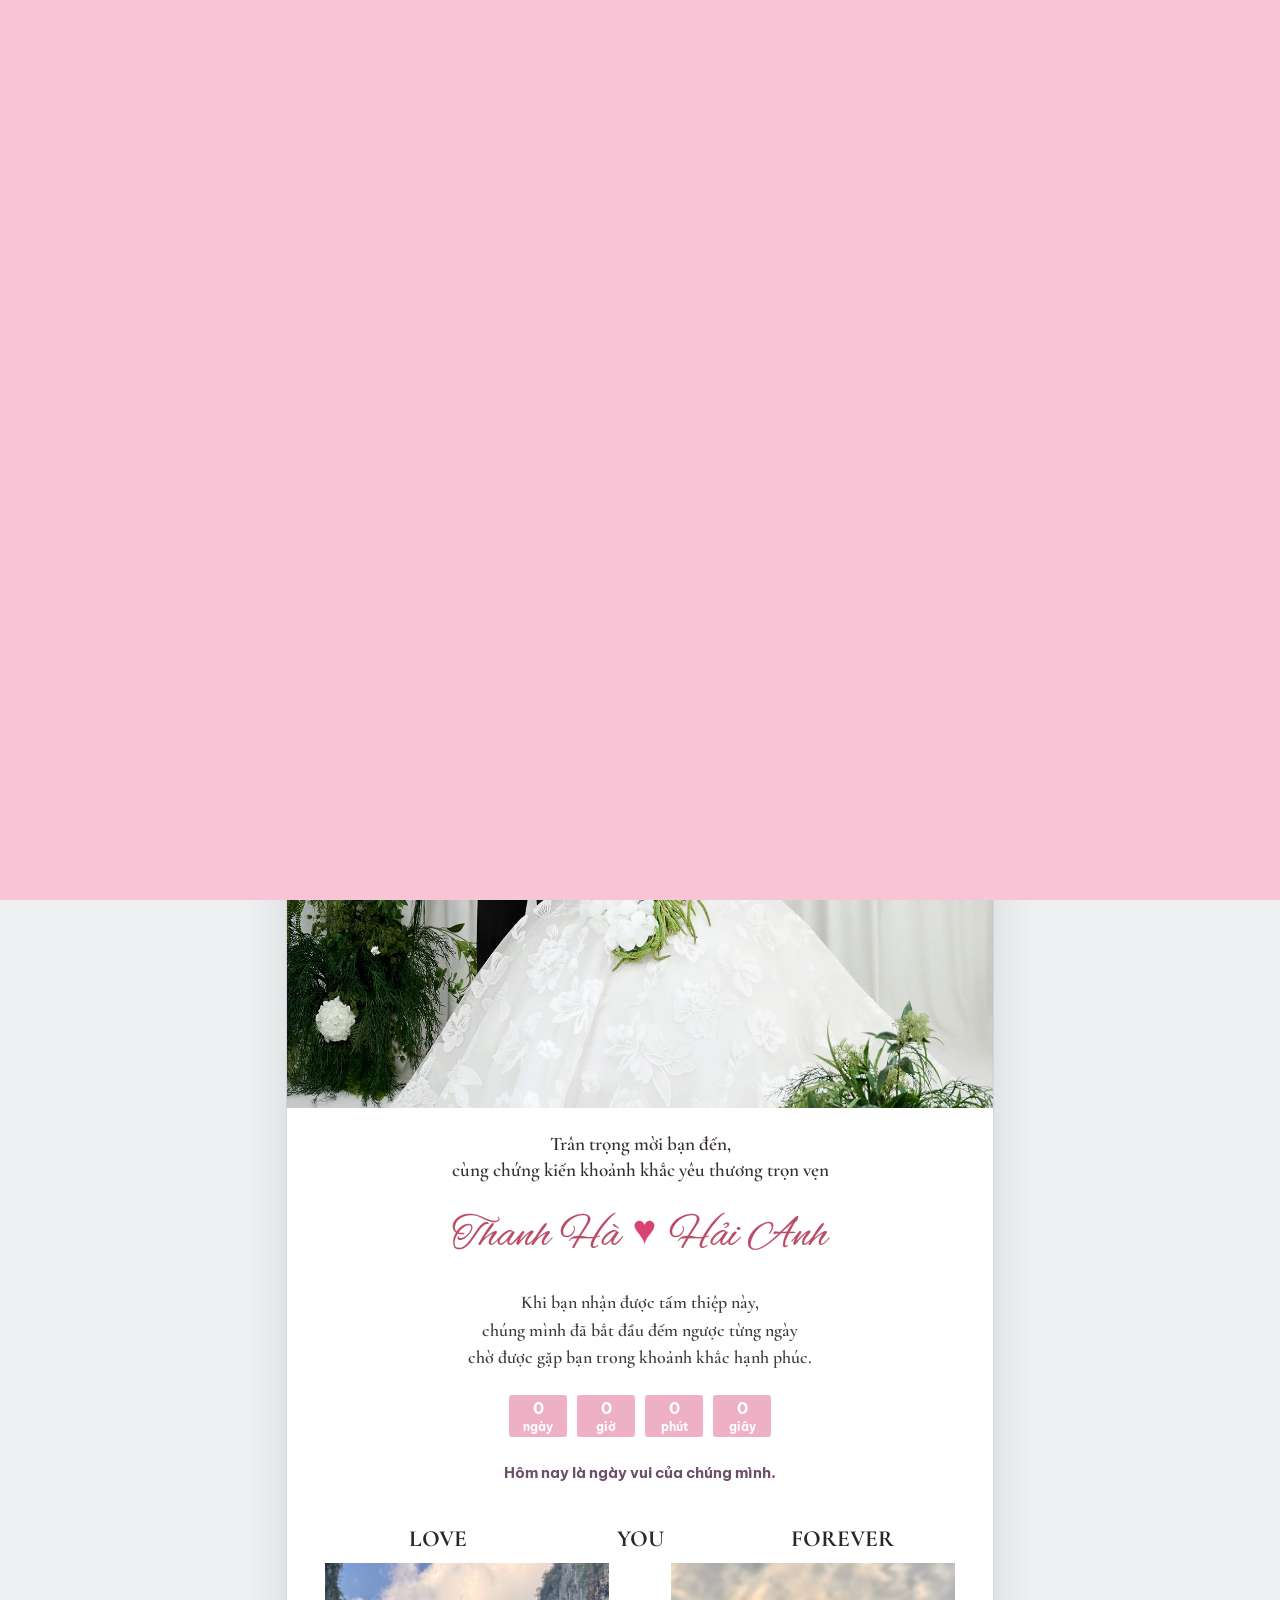
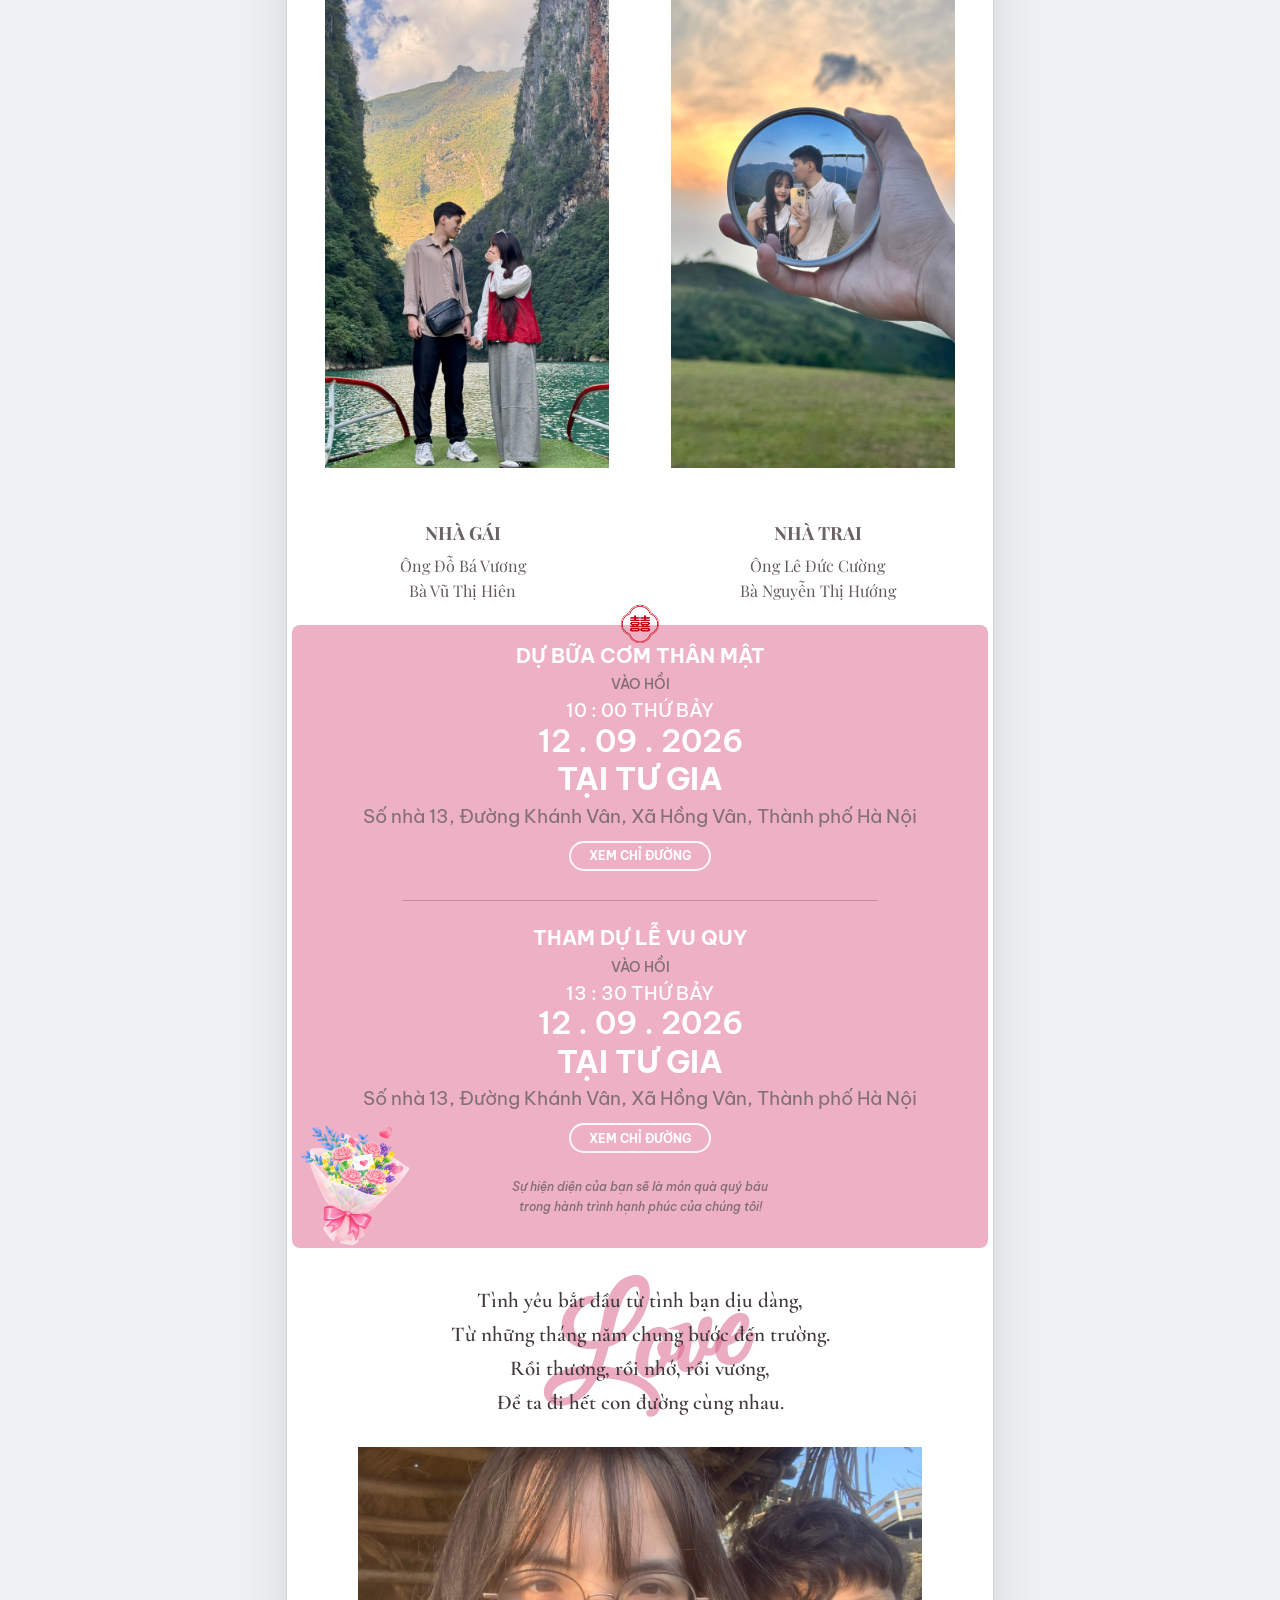
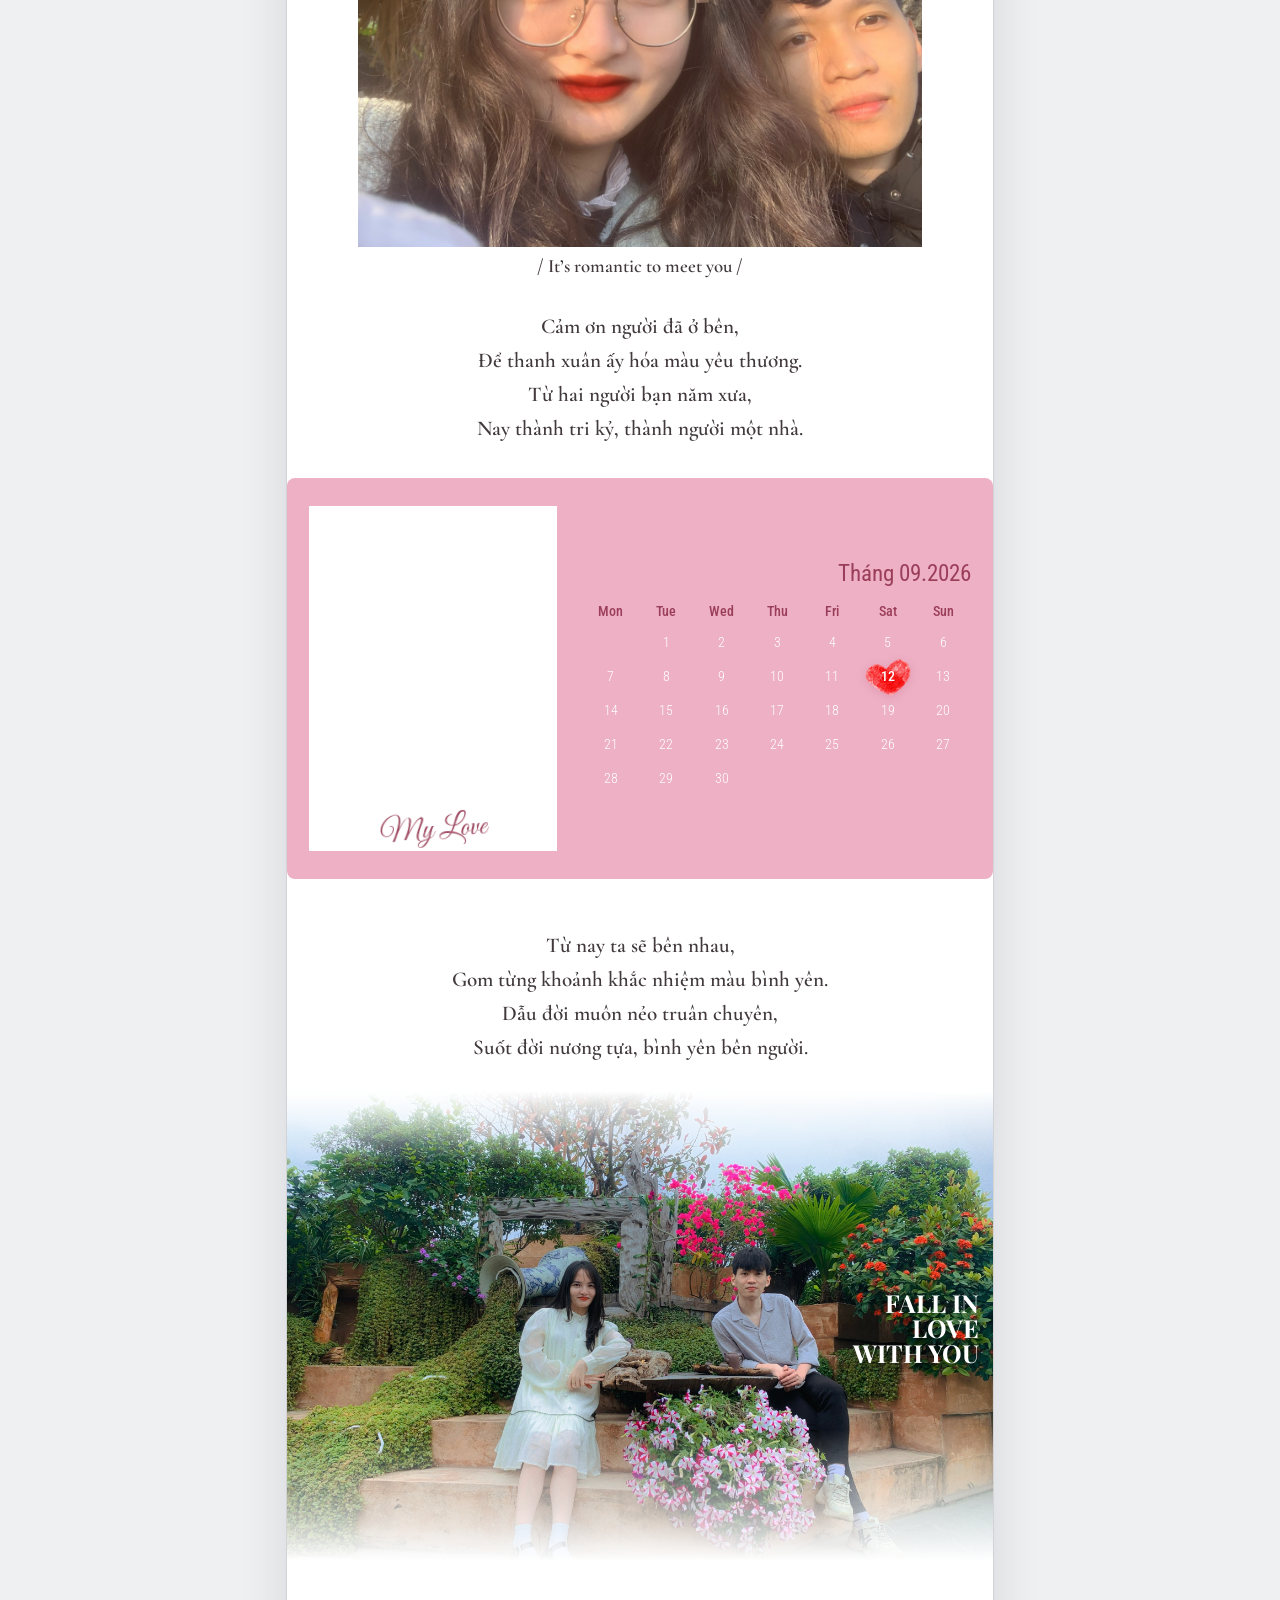
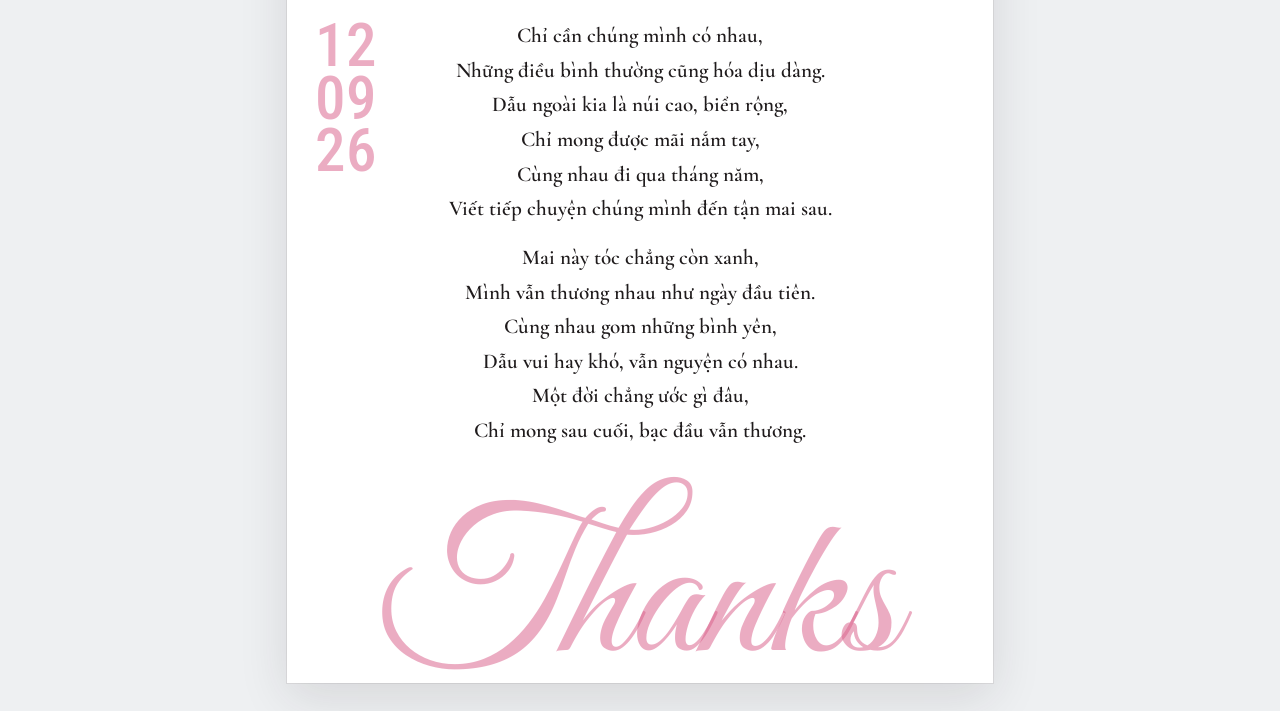
==== commit 1113eb7e: "update" ====
--- a/index.html
+++ b/index.html
@@ -12,8 +12,8 @@
     <meta property="og:url" content="https://haianh3112.github.io/wedding/">
     <meta property="og:site_name" content="Hải Anh & Thanh Hà">
     <meta property="og:locale" content="vi_VN">
-    <meta property="og:image" content="https://haianh3112.github.io/wedding/assets/images/cover.jpg?v=2">
-    <meta property="og:image:secure_url" content="https://haianh3112.github.io/wedding/assets/images/cover.jpg?v=2">
+    <meta property="og:image" content="https://haianh3112.github.io/wedding/assets/images/cover.jpg?v=3">
+    <meta property="og:image:secure_url" content="https://haianh3112.github.io/wedding/assets/images/cover.jpg?v=3">
     <meta property="og:image:type" content="image/jpeg">
     <meta property="og:image:width" content="1200">
     <meta property="og:image:height" content="630">
@@ -21,7 +21,7 @@
     <meta name="twitter:card" content="summary_large_image">
     <meta name="twitter:title" content="Hải Anh & Thanh Hà - Wedding Invitation">
     <meta name="twitter:description" content="Trân trọng kính mời bạn đến dự đám cưới của Hải Anh & Thanh Hà vào ngày 12/09/2026.">
-    <meta name="twitter:image" content="https://haianh3112.github.io/wedding/assets/images/cover.jpg?v=2">
+    <meta name="twitter:image" content="https://haianh3112.github.io/wedding/assets/images/cover.jpg?v=3">
     <meta name="theme-color" content="#ffffff">
     <link rel="preconnect" href="https://fonts.googleapis.com">
     <link rel="preconnect" href="https://fonts.gstatic.com" crossorigin>
--- a/css/style.css
+++ b/css/style.css
@@ -1019,7 +1019,7 @@
     margin-top: 0;
     color: #1f1b1c;
     font-size: 1.32rem;
-    font-weight: 500;
+    font-weight: 600;
     line-height: 1.58;
 }
 
